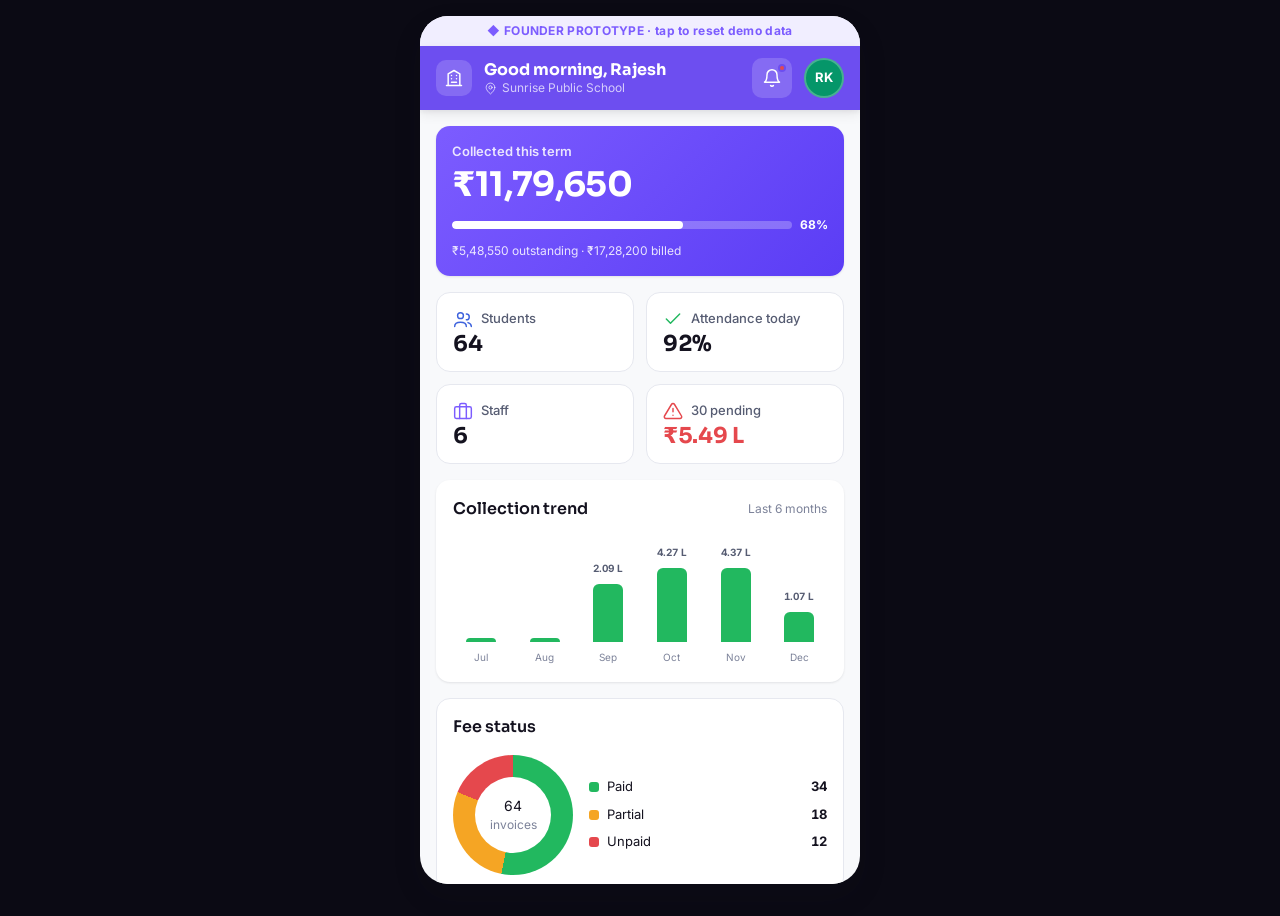
==== founder/index.html @ 906e13b3 "Initial commit" ====
<!DOCTYPE html>
<html lang="en" data-theme="violet" data-mode="light">
<head>
<meta charset="UTF-8">
<meta name="viewport" content="width=device-width,initial-scale=1,maximum-scale=1,user-scalable=no,viewport-fit=cover">
<title>EduERP · Founder</title>
<link rel="preconnect" href="https://fonts.googleapis.com">
<link href="https://fonts.googleapis.com/css2?family=Inter:wght@400;500;600;700&family=Sora:wght@600;700&family=JetBrains+Mono:wght@400;500&display=swap" rel="stylesheet">
<link rel="stylesheet" href="../shared/tokens.css">
<link rel="stylesheet" href="../shared/styles.css">
</head>
<body>
<div class="viewport">
  <div class="proto-banner" onclick="App.resetPrompt()">◆ FOUNDER PROTOTYPE · tap to reset demo data</div>
  <div id="app"></div>
</div>

<script src="../shared/data.js"></script>
<script src="../shared/auth.js"></script>
<script src="../shared/utils.js"></script>
<script src="../shared/founder-data.js"></script>
<script>
/* ============================================================================
   FOUNDER APP — the BUY surface. "Show with reports, don't tell with text."
   Rich, visual, premium. Rajesh's 9pm health-check + the reports that sell.
   ============================================================================ */
const App = {
  route:'dashboard', ctx:{},
  systemDark:window.matchMedia('(prefers-color-scheme:dark)').matches,
  loadingMs:600,
  F:FounderDB,

  init(){
    const s=this.F.settings();
    this.applyTheme(s.theme||'violet', s.mode||'system');
    window.matchMedia('(prefers-color-scheme:dark)').addEventListener('change',e=>{this.systemDark=e.matches;const st=this.F.settings();if((st.mode||'system')==='system')this.applyTheme(st.theme,'system');});
    // auto-login as the demo founder for prototype convenience
    if(!Auth.isLoggedIn()){ this._demoLogin(); }
    this.render();
  },
  _demoLogin(){
    sessionStorage.setItem(Auth.SESSION_KEY,JSON.stringify({userId:'FDR-DEMO',name:'Rajesh Kumar',email:'rajesh@sunrise.edu',role:'Founder',app:'founder',orgCode:'SPS-CHN',avatar:'RK',loginTime:new Date().toISOString()}));
  },
  applyTheme(theme,mode){ document.documentElement.dataset.theme=theme; document.documentElement.dataset.mode= mode==='system'?(this.systemDark?'dark':'light'):mode; },

  /* ---------- shell ---------- */
  render(){ document.getElementById('app').innerHTML=this.Shell(); this.mountScreen(); },
  Shell(){
    const tabs=[
      {k:'dashboard',ic:'home',label:'Home'},
      {k:'students',ic:'users',label:'Students'},
      {k:'fees',ic:'wallet',label:'Fees'},
      {k:'reports',ic:'chart',label:'Reports'},
      {k:'more',ic:'settings',label:'More'},
    ];
    const isSub=this.ctx.sub;
    return `${this.AppBar()}
      <div class="content fade-in" id="screen"></div>
      ${isSub?'':`<div class="tabbar">${tabs.map(t=>`<button class="tab ${this.route===t.k?'active':''}" onclick="App.go('${t.k}')">${icon(t.ic)}<span>${t.label}</span></button>`).join('')}</div>`}`;
  },
  AppBar(){
    if(this.ctx.sub){
      return `<div class="appbar sub">
        <button class="appbar-btn" onclick="App.back()" aria-label="Back">${icon('chevronL')}</button>
        <div class="appbar-id"><div class="appbar-title">${this.ctx.title||''}</div>${this.ctx.subtitle?`<div class="appbar-sub">${this.ctx.subtitle}</div>`:''}</div>
        ${this.ctx.action||''}
      </div>`;
    }
    const s=Auth.getSession(); const set=this.F.settings();
    const titles={dashboard:this.greeting(),students:'Students',fees:'Fees',reports:'Reports',more:'More'};
    const subtitle={dashboard:set.schoolName,students:'Student information',fees:'Collections & dues',reports:'Show, don\'t tell',more:'Manage your school'}[this.route];
    return `<div class="appbar">
      <div class="appbar-logo">${icon('building')}</div>
      <div class="appbar-id">
        <div class="appbar-title">${titles[this.route]||set.schoolName}</div>
        <div class="appbar-sub">${icon('mapPin')} ${subtitle||set.schoolName}</div>
      </div>
      <button class="appbar-btn" onclick="App.notImplemented('Notifications')" aria-label="Alerts">${icon('bell')}<span class="appbar-dot"></span></button>
      <div class="appbar-avatar" style="background:${avatarColor(s.name)}" onclick="App.go('more')">${s.avatar||initials(s.name)}</div>
    </div>`;
  },
  greeting(){ const h=new Date().getHours(); const g=h<12?'Good morning':h<17?'Good afternoon':'Good evening'; return g+', '+Auth.getSession().name.split(' ')[0]; },

  go(route,ctx={}){ this.route=route; this.ctx=ctx; this.render(); },
  back(){ this.ctx={}; this.route=this._backTo||'dashboard'; this.render(); },
  mountScreen(){
    const el=document.getElementById('screen');
    switch(this.route){
      case 'dashboard': return this.Dashboard(el);
      case 'students': return this.Students(el);
      case 'student': return this.StudentDetail(el);
      case 'fees': return this.Fees(el);
      case 'reports': return this.Reports(el);
      case 'report': return this.ReportView(el);
      case 'more': return this.More(el);
      case 'staff': return this.Staff(el);
      case 'setup': return this.Setup(el);
      case 'settings': return this.Settings(el);
    }
  },
  withLoading(el,sk,build){ el.innerHTML=sk; setTimeout(()=>{ el.innerHTML=build(); if(this._after){this._after();this._after=null;} },this.loadingMs); },

  /* ========================================================================
     DASHBOARD — the 9pm health check. Visual-first. "Show, don't tell."
     ======================================================================== */
  Dashboard(el){
    this._backTo='dashboard';
    const sk=`<div class="sk" style="height:150px;border-radius:14px;margin-bottom:16px"></div>
      <div class="grid-2 mb-3">${'<div class="kpi"><div class="sk sk-line" style="width:50%"></div><div class="sk" style="height:24px;width:60%;margin-top:8px"></div></div>'.repeat(2)}</div>
      <div class="card"><div class="sk" style="height:120px"></div></div>`;
    this.withLoading(el,sk,()=>{
      const fs=this.F.feeSummary();
      if(fs.count===0){
        return `<div class="state"><div class="state-ill">${icon('sparkle')}</div><div class="state-title">Your school is set up</div><div class="state-msg">Add students and record fees to see your school's live health here.</div></div>`;
      }
      const att=this.F.attendanceToday();
      const trend=this.F.collectionTrend(); const maxT=Math.max(1,...trend.map(t=>t.amount));
      const pct=Math.round(fs.collected/fs.billed*100);
      const recent=this.F.recentPayments(4);
      return `
        <!-- HERO: money collected (the number Rajesh opens the app for) -->
        <div class="card card-raised mb-4" style="background:linear-gradient(135deg,var(--brand),var(--brand-hover));color:var(--text-on-brand);border:none">
          <div style="font-size:var(--t-label);opacity:.85;font-weight:600;margin-bottom:6px">Collected this term</div>
          <div style="font-family:var(--f-display);font-size:34px;font-weight:700;letter-spacing:-.02em;line-height:1">${fmt.money(fs.collected)}</div>
          <div style="display:flex;align-items:center;gap:8px;margin-top:14px;font-size:var(--t-caption)">
            <div style="flex:1;height:8px;background:rgba(255,255,255,.25);border-radius:99px;overflow:hidden"><div style="width:${pct}%;height:100%;background:#fff;border-radius:99px"></div></div>
            <span style="font-weight:700">${pct}%</span>
          </div>
          <div style="font-size:var(--t-caption);opacity:.85;margin-top:8px">${fmt.money(fs.outstanding)} outstanding · ${fmt.money(fs.billed)} billed</div>
        </div>

        <!-- secondary KPIs -->
        <div class="grid-2 mb-3">
          ${this.miniKpi('users','Students',this.F.students().length,'var(--info)')}
          ${this.miniKpi('check','Attendance today',att.pct+'%','var(--viz-positive)')}
        </div>
        <div class="grid-2 mb-4">
          ${this.miniKpi('briefcase','Staff',this.F.staff().length,'var(--brand)')}
          ${this.miniKpi('alert',(fs.partial+fs.unpaid)+' pending',fmt.moneyShort(fs.outstanding),'var(--viz-negative)',true)}
        </div>

        <!-- collection trend (SHOW) -->
        <div class="card card-raised mb-4">
          <div class="flex between items-center mb-4"><div class="sec-title">Collection trend</div><span class="t-caption">Last 6 months</span></div>
          <div class="chart-bars">${trend.map(t=>`<div class="bar-col"><div class="bar-val">${t.amount?fmt.moneyShort(t.amount).replace('₹',''):''}</div><div class="bar pos" style="height:${(t.amount/maxT)*100}%"></div><div class="bar-label">${t.label}</div></div>`).join('')}</div>
        </div>

        <!-- fee status donut (SHOW) -->
        ${this.feeStatusCard(fs)}

        <!-- activity feed -->
        <div class="sec-head"><div class="sec-title">Recent payments</div><button class="sec-link" onclick="App.go('fees')">View all</button></div>
        <div class="card card-pad-0 mb-4"><div class="list">${recent.map(p=>this.paymentRow(p)).join('')}</div></div>

        <div class="dashed-card">${icon('sparkle')} <span class="t-label" style="color:var(--text-tertiary)">AI insights arrive with Enterprise</span></div>
      `;
    });
  },
  miniKpi(ic,label,value,color,danger){
    return `<div class="kpi"><div class="flex items-center gap-2 mb-1"><span style="color:${color};display:grid">${icon(ic)}</span><span class="kpi-label" style="margin:0">${label}</span></div>
      <div class="kpi-value" style="font-size:22px;${danger?'color:var(--viz-negative)':''}">${value}</div></div>`;
  },
  feeStatusCard(fs){
    const seg=[['Paid',fs.paid,'var(--viz-positive)'],['Partial',fs.partial,'var(--viz-warning)'],['Unpaid',fs.unpaid,'var(--viz-negative)']].filter(x=>x[1]>0);
    let acc=0; const stops=seg.map(([l,v,c])=>{ const a=acc/fs.count*360; acc+=v; return `${c} ${a}deg ${acc/fs.count*360}deg`; }).join(',');
    return `<div class="card mb-4">
      <div class="sec-title mb-4">Fee status</div>
      <div class="flex gap-4 items-center">
        <div class="donut" style="background:conic-gradient(${stops})"><div class="donut-center"><div><div class="t-data-lg">${fs.count}</div><div class="t-caption">invoices</div></div></div></div>
        <div class="donut-legend">${seg.map(([l,v,c])=>`<div class="legend-item"><span class="legend-dot" style="background:${c}"></span><span class="flex-1">${l}</span><span class="t-data" style="font-weight:700">${v}</span></div>`).join('')}</div>
      </div></div>`;
  },
  paymentRow(p){
    return `<div class="row" style="cursor:default">
      <div class="avatar" style="background:${avatarColor(p.studentName)}">${initials(p.studentName)}</div>
      <div class="row-main"><div class="row-title">${p.studentName}</div><div class="row-sub">${p.mode} · ${fmt.ago(p.at)}</div></div>
      <div class="row-trail"><span class="t-data" style="font-weight:700;color:var(--viz-positive)">+${fmt.money(p.amount)}</span></div>
    </div>`;
  },

  /* ========================================================================
     STUDENTS — SIS list + detail (4 lazy tabs)
     ======================================================================== */
  Students(el){
    this._backTo='dashboard'; this._stuSearch=this._stuSearch||''; this._stuFilter=this._stuFilter||'all';
    const sk=`<div class="sk" style="height:48px;margin-bottom:16px"></div>${'<div class="sk-row"><div class="sk sk-circle"></div><div style="flex:1"><div class="sk sk-line" style="width:60%"></div><div class="sk sk-line" style="width:40%"></div></div></div>'.repeat(6)}`;
    this.withLoading(el,sk,()=>this.studentsMarkup());
  },
  studentsMarkup(){
    const all=this.F.students();
    if(all.length===0) return `<div class="state"><div class="state-ill">${icon('users')}</div><div class="state-title">No students yet</div><div class="state-msg">Students appear here once admitted. Add them from Setup or the Staff app.</div></div>`;
    const q=(this._stuSearch||'').toLowerCase(); const f=this._stuFilter||'all';
    const sections=[...new Set(all.map(s=>s.section))];
    let list=all.filter(s=>{
      const mq=!q||s.name.toLowerCase().includes(q)||s.section.toLowerCase().includes(q)||s.admissionNo.toLowerCase().includes(q);
      const mf=f==='all'||s.section===f;
      return mq&&mf;
    });
    return `
      <div class="input-affix mb-3"><span style="position:absolute;left:14px;color:var(--text-tertiary);display:grid">${icon('search')}</span>
        <input class="input" style="padding-left:42px" placeholder="Search name, section, admission no…" value="${this._stuSearch||''}" oninput="App.searchStu(this.value)"></div>
      <div class="filter-row">
        <button class="filter-chip ${f==='all'?'active':''}" onclick="App.filterStu('all')">All ${all.length}</button>
        ${sections.map(sec=>`<button class="filter-chip ${f===sec?'active':''}" onclick="App.filterStu('${sec}')">${sec}</button>`).join('')}
      </div>
      ${list.length===0?`<div class="state" style="min-height:36vh"><div class="state-ill">${icon('search')}</div><div class="state-title">No matches</div><div class="state-msg">Try a different search or section.</div></div>`
        :`<div class="card card-pad-0"><div class="list">${list.map(s=>this.studentRow(s)).join('')}</div></div><p class="t-caption text-center mt-3">${list.length} of ${all.length} students</p>`}
    `;
  },
  studentRow(s){
    const inv=this.F.invoiceForStudent(s.id);
    const chip=inv.status==='Paid'?'chip-success':inv.status==='Partial'?'chip-warning':'chip-danger';
    return `<div class="row" onclick="App.openStudent('${s.id}')">
      <div class="avatar" style="background:${avatarColor(s.name)}">${initials(s.name)}</div>
      <div class="row-main"><div class="row-title">${s.name}</div><div class="row-sub">${s.section} · Roll ${s.roll}</div></div>
      <div class="row-trail"><span class="chip ${chip}">${inv.status}</span></div>
      <span class="row-chev">${icon('chevronR')}</span>
    </div>`;
  },
  searchStu(v){ this._stuSearch=v; const el=document.getElementById('screen'); const sc=el.scrollTop; el.innerHTML=this.studentsMarkup(); el.scrollTop=sc; const i=el.querySelector('input'); if(i){i.focus();i.setSelectionRange(v.length,v.length);} },
  filterStu(f){ this._stuFilter=f; document.getElementById('screen').innerHTML=this.studentsMarkup(); },

  openStudent(id){ this.go('student',{sub:true,id,tab:'profile',title:'',_back:'students'}); },
  StudentDetail(el){
    const s=this.F.studentById(this.ctx.id); if(!s){ el.innerHTML='<div class="state"><div class="state-title">Not found</div></div>'; return; }
    this._backTo='students';
    this.ctx.title=s.name; this.ctx.subtitle=`${s.section} · ${s.admissionNo}`;
    document.querySelector('.appbar')?.remove(); document.getElementById('app').insertAdjacentHTML('afterbegin',this.AppBar());
    const tab=this.ctx.tab||'profile';
    el.innerHTML=`
      <div class="card card-raised mb-4 flex gap-3 items-center">
        <div class="avatar" style="width:56px;height:56px;font-size:18px;background:${avatarColor(s.name)}">${initials(s.name)}</div>
        <div class="flex-1"><div class="t-h2" style="line-height:1.2">${s.name}</div><div class="row-sub mt-1">${s.gender} · ${s.section} · Roll ${s.roll}</div></div>
      </div>
      <div class="tabs mb-4">
        ${['profile','guardians','attendance','fees'].map(t=>`<button class="${tab===t?'active':''}" onclick="App.stuTab('${t}')">${t[0].toUpperCase()+t.slice(1)}</button>`).join('')}
      </div><div id="stuTab"></div>`;
    this.renderStuTab(s,tab);
  },
  stuTab(t){ this.ctx.tab=t; document.querySelectorAll('#screen .tabs button').forEach(b=>b.classList.toggle('active',b.textContent.toLowerCase()===t)); this.renderStuTab(this.F.studentById(this.ctx.id),t); },
  renderStuTab(s,t){
    const box=document.getElementById('stuTab'); if(!box)return;
    // lazy load feel
    box.innerHTML=`<div class="sk" style="height:120px"></div>`;
    setTimeout(()=>{
      if(t==='profile'){
        box.innerHTML=`<div class="card"><div class="dl">
          <div class="dl-row"><span class="dl-key">Admission no.</span><span class="dl-val t-code">${s.admissionNo}</span></div>
          <div class="dl-row"><span class="dl-key">Section</span><span class="dl-val">${s.section}</span></div>
          <div class="dl-row"><span class="dl-key">Roll number</span><span class="dl-val">${s.roll}</span></div>
          <div class="dl-row"><span class="dl-key">Gender</span><span class="dl-val">${s.gender}</span></div>
          <div class="dl-row"><span class="dl-key">Joined</span><span class="dl-val">${fmt.date(s.joinedAt)}</span></div>
          <div class="dl-row"><span class="dl-key">Status</span><span class="dl-val"><span class="chip chip-success"><span class="chip-dot"></span>Active</span></span></div>
        </div></div>`;
      } else if(t==='guardians'){
        box.innerHTML=`<div class="card card-pad-0"><div class="list"><div class="row" style="cursor:default">
          <div class="avatar" style="background:${avatarColor(s.guardian.name)}">${initials(s.guardian.name)}</div>
          <div class="row-main"><div class="row-title">${s.guardian.name}</div><div class="row-sub">${s.guardian.relation} · ${s.guardian.phone}</div></div>
        </div></div></div>
        <div class="dashed-card mt-3">${icon('users')} <span class="t-caption">Guardian logins unlock with the Parent app (Pro plan)</span></div>`;
      } else if(t==='attendance'){
        const pct=88+(s.id.charCodeAt(6)%10);
        box.innerHTML=`<div class="card mb-3 text-center">
          <div class="t-data-lg" style="color:var(--viz-positive);font-size:32px">${pct}%</div>
          <div class="t-caption">attendance this term</div></div>
          <div class="card"><div class="flex between mb-2"><span class="t-label">Present</span><span class="t-data" style="font-weight:700">${Math.round(pct*1.1)} days</span></div>
          <div class="flex between"><span class="t-label">Absent</span><span class="t-data" style="font-weight:700;color:var(--viz-negative)">${Math.round((100-pct)*0.6)} days</span></div></div>`;
      } else if(t==='fees'){
        const inv=this.F.invoiceForStudent(s.id); const pays=this.F.paymentsForStudent(s.id);
        box.innerHTML=`
          <div class="card mb-3">
            <div class="flex between items-center mb-3"><span class="t-h3">Invoice ${inv.id}</span><span class="chip ${inv.status==='Paid'?'chip-success':inv.status==='Partial'?'chip-warning':'chip-danger'}">${inv.status}</span></div>
            <div class="dl">${inv.items.map(it=>`<div class="dl-row"><span class="dl-key">${it.type}</span><span class="dl-val t-data">${fmt.money(it.amount)}</span></div>`).join('')}
              <div class="dl-row" style="border-top:2px solid var(--border-strong)"><span class="dl-key" style="font-weight:700;color:var(--text-primary)">Total billed</span><span class="dl-val t-data">${fmt.money(inv.total)}</span></div>
              <div class="dl-row"><span class="dl-key">Paid</span><span class="dl-val t-data" style="color:var(--viz-positive)">${fmt.money(inv.paid)}</span></div>
              ${inv.total-inv.paid>0?`<div class="dl-row"><span class="dl-key">Outstanding</span><span class="dl-val t-data" style="color:var(--viz-negative)">${fmt.money(inv.total-inv.paid)}</span></div>`:''}
            </div>
          </div>
          ${s.concession>0?`<div class="dashed-card mb-3" style="border-color:var(--viz-positive);color:var(--viz-positive)">${icon('check')} ${Math.round(s.concession*100)}% concession applied on tuition</div>`:''}
          ${pays.length?`<div class="sec-head"><div class="sec-title">Payments</div></div><div class="card card-pad-0"><div class="list">${pays.map(p=>`<div class="row" style="cursor:default"><div class="avatar avatar-sq" style="background:var(--success-subtle);color:var(--success)">${icon('wallet')}</div><div class="row-main"><div class="row-title">${fmt.money(p.amount)}</div><div class="row-sub">${p.mode} · ${fmt.date(p.at)} · ${p.id}</div></div></div>`).join('')}</div></div>`:'<div class="dashed-card">No payments recorded yet</div>'}
        `;
      }
    },300);
  },

  /* ========================================================================
     FEES — the money wedge, Founder view. Flexible ledger made visible.
     ======================================================================== */
  Fees(el){
    this._backTo='dashboard';
    const sk=`<div class="sk" style="height:120px;border-radius:14px;margin-bottom:16px"></div><div class="sk" style="height:180px;border-radius:14px"></div>`;
    this.withLoading(el,sk,()=>{
      const fs=this.F.feeSummary();
      if(fs.count===0) return `<div class="state"><div class="state-ill">${icon('wallet')}</div><div class="state-title">No collections yet</div><div class="state-msg">Fee collections recorded by your accountant appear here in real time.</div></div>`;
      const byType=this.F.collectionByType(); const maxType=Math.max(...byType.map(t=>t.amount));
      const byMode=this.F.collectionByMode(); const totalMode=Object.values(byMode).reduce((a,b)=>a+b,0);
      const defaulters=this.F.defaulters().slice(0,5);
      return `
        <div class="card card-raised mb-4" style="background:linear-gradient(135deg,var(--brand),var(--brand-hover));color:var(--text-on-brand);border:none">
          <div style="font-size:var(--t-label);opacity:.85;font-weight:600;margin-bottom:6px">Total collected this term</div>
          <div style="font-family:var(--f-display);font-size:32px;font-weight:700;letter-spacing:-.02em">${fmt.money(fs.collected)}</div>
          <div style="font-size:var(--t-caption);opacity:.85;margin-top:8px">${fmt.money(fs.outstanding)} still outstanding</div>
        </div>

        <!-- BY ITEM TYPE: the flexible-ledger value proof -->
        <div class="card mb-4">
          <div class="sec-title mb-1">Collection by item type</div>
          <p class="t-caption mb-4">Not just school fees — every chargeable item, tracked.</p>
          ${byType.map(t=>`<div class="mb-3"><div class="flex between mb-1"><span class="t-label">${t.type}</span><span class="t-data" style="font-weight:700">${fmt.money(t.amount)}</span></div>
            <div style="height:8px;background:var(--surface-sunken);border-radius:99px;overflow:hidden"><div style="width:${(t.amount/maxType)*100}%;height:100%;background:var(--brand);border-radius:99px"></div></div></div>`).join('')}
        </div>

        <!-- BY MODE -->
        <div class="card mb-4">
          <div class="sec-title mb-4">Collection by mode</div>
          <div class="flex gap-3">
            ${Object.entries(byMode).map(([m,v])=>`<div class="flex-1 text-center" style="padding:14px 8px;background:var(--surface-sunken);border-radius:var(--r-md)">
              <div class="t-data" style="font-weight:700;font-size:15px">${fmt.moneyShort(v)}</div><div class="t-caption">${m}</div>
              <div style="font-size:11px;color:var(--text-tertiary);margin-top:2px">${Math.round(v/totalMode*100)}%</div></div>`).join('')}
          </div>
        </div>

        <!-- DEFAULTERS -->
        <div class="sec-head"><div class="sec-title">Top outstanding</div><button class="sec-link" onclick="App.go('reports')">Full report</button></div>
        <div class="card card-pad-0"><div class="list">${defaulters.map(d=>`<div class="row" onclick="App.openStudent('${d.studentId}')">
          <div class="avatar" style="background:${avatarColor(d.studentName)}">${initials(d.studentName)}</div>
          <div class="row-main"><div class="row-title">${d.studentName}</div><div class="row-sub">${d.section} · ${d.status}</div></div>
          <div class="row-trail"><span class="t-data" style="font-weight:700;color:var(--viz-negative)">${fmt.money(d.due)}</span></div>
          <span class="row-chev">${icon('chevronR')}</span></div>`).join('')}</div></div>
        <p class="t-caption text-center mt-3">You view collections here. Your accountant records them in the Staff app.</p>
      `;
    });
  },

  /* ========================================================================
     REPORTS — the BUY centerpiece. Form follows data. Real only.
     ======================================================================== */
  Reports(el){
    this._backTo='dashboard';
    const sk=`${'<div class="card mb-3"><div class="sk sk-line" style="width:40%"></div><div class="sk sk-line" style="width:70%"></div></div>'.repeat(4)}`;
    this.withLoading(el,sk,()=>{
      const fs=this.F.feeSummary();
      if(fs.count===0) return `<div class="state"><div class="state-ill">${icon('chart')}</div><div class="state-title">No data to report yet</div><div class="state-msg">Reports appear here as your school records data. We only show reports backed by real data — never filler.</div></div>`;
      const reports=[
        {id:'collection-trend',ic:'trend',name:'Fee collection over time',desc:'Monthly collection · line trend',form:'Chart'},
        {id:'by-type',ic:'wallet',name:'Collection by item type',desc:'Tuition vs add-ons · comparison',form:'Comparison'},
        {id:'defaulters',ic:'alert',name:'Outstanding & defaulters',desc:'Who owes what · table',form:'Table'},
        {id:'fee-status',ic:'chart',name:'Fee status breakdown',desc:'Paid / partial / unpaid · donut',form:'Chart'},
        {id:'attendance',ic:'check',name:'Attendance overview',desc:'Section-wise · comparison',form:'Comparison'},
      ];
      return `<p class="t-caption mb-4">${icon('sparkle')} Show, don't tell · presentation-grade · export-ready · real data only</p>
        <div class="card card-pad-0"><div class="list">
        ${reports.map(r=>`<div class="row" onclick="App.openReport('${r.id}')">
          <div class="avatar avatar-sq" style="background:var(--brand-subtle);color:var(--brand)">${icon(r.ic)}</div>
          <div class="row-main"><div class="row-title">${r.name}</div><div class="row-sub">${r.desc}</div></div>
          <div class="row-trail"><span class="chip chip-neutral">${r.form}</span></div>
          <span class="row-chev">${icon('chevronR')}</span>
        </div>`).join('')}
        </div></div>
        <p class="t-caption text-center mt-4">Each report renders in the form that fits its data — never forced into a graph.</p>`;
    });
  },
  openReport(id){ this.go('report',{sub:true,id,title:'Report',_back:'reports'}); },
  ReportView(el){
    this._backTo='reports';
    const id=this.ctx.id;
    const titles={'collection-trend':'Fee collection over time','by-type':'Collection by item type','defaulters':'Outstanding & defaulters','fee-status':'Fee status breakdown','attendance':'Attendance overview'};
    this.ctx.title=titles[id]||'Report'; this.ctx.subtitle='Sunrise Public School';
    this.ctx.action=`<button class="appbar-btn" onclick="App.notImplemented('Export')" aria-label="Export">${icon('chart')}</button>`;
    document.querySelector('.appbar')?.remove(); document.getElementById('app').insertAdjacentHTML('afterbegin',this.AppBar());
    const sk=`<div class="sk" style="height:220px;border-radius:14px"></div>`;
    this.withLoading(el,sk,()=>{
      let body='';
      if(id==='collection-trend'){
        const trend=this.F.collectionTrend(); const max=Math.max(1,...trend.map(t=>t.amount));
        body=`<div class="card mb-4"><div class="sec-title mb-4">Monthly collection</div>
          <div class="chart-bars" style="height:160px">${trend.map(t=>`<div class="bar-col"><div class="bar-val">${t.amount?fmt.moneyShort(t.amount).replace('₹',''):''}</div><div class="bar pos" style="height:${(t.amount/max)*100}%"></div><div class="bar-label">${t.label}</div></div>`).join('')}</div></div>
          <div class="card"><div class="dl">${trend.filter(t=>t.amount).map(t=>`<div class="dl-row"><span class="dl-key">${t.label}</span><span class="dl-val t-data">${fmt.money(t.amount)}</span></div>`).join('')}</div></div>`;
      } else if(id==='by-type'){
        const byType=this.F.collectionByType(); const max=Math.max(...byType.map(t=>t.amount));
        body=`<div class="card"><div class="sec-title mb-1">Tuition vs add-ons</div><p class="t-caption mb-4">The flexible-ledger value: revenue beyond school fees.</p>
          ${byType.map((t,i)=>`<div class="mb-3"><div class="flex between mb-1"><span class="t-label">${t.type}</span><span class="t-data" style="font-weight:700">${fmt.money(t.amount)}</span></div>
          <div style="height:10px;background:var(--surface-sunken);border-radius:99px;overflow:hidden"><div style="width:${(t.amount/max)*100}%;height:100%;background:var(--viz-${(i%8)+1});border-radius:99px"></div></div></div>`).join('')}</div>`;
      } else if(id==='defaulters'){
        const d=this.F.defaulters();
        body=`<div class="card card-pad-0"><div class="card-head"><h3>Outstanding by student</h3><span class="chip chip-danger">${d.length}</span></div>
          <div class="list">${d.map(x=>`<div class="row" onclick="App.openStudent('${x.studentId}')"><div class="avatar" style="background:${avatarColor(x.studentName)}">${initials(x.studentName)}</div>
          <div class="row-main"><div class="row-title">${x.studentName}</div><div class="row-sub">${x.section} · ${x.status}</div></div>
          <div class="row-trail"><span class="t-data" style="font-weight:700;color:var(--viz-negative)">${fmt.money(x.due)}</span></div></div>`).join('')}</div></div>`;
      } else if(id==='fee-status'){
        const fs=this.F.feeSummary();
        body=this.feeStatusCard(fs)+`<div class="card"><div class="dl">
          <div class="dl-row"><span class="dl-key">Total billed</span><span class="dl-val t-data">${fmt.money(fs.billed)}</span></div>
          <div class="dl-row"><span class="dl-key">Collected</span><span class="dl-val t-data" style="color:var(--viz-positive)">${fmt.money(fs.collected)}</span></div>
          <div class="dl-row"><span class="dl-key">Outstanding</span><span class="dl-val t-data" style="color:var(--viz-negative)">${fmt.money(fs.outstanding)}</span></div></div></div>`;
      } else if(id==='attendance'){
        const secs={};
        this.F.students().forEach(s=>{ secs[s.section]=(secs[s.section]||0)+1; });
        const rows=Object.entries(secs).map(([sec,n])=>({sec,n,pct:85+(sec.charCodeAt(0)%13)}));
        const max=100;
        body=`<div class="card"><div class="sec-title mb-4">Attendance by section</div>
          ${rows.map(r=>`<div class="mb-3"><div class="flex between mb-1"><span class="t-label">${r.sec} <span class="t-caption">(${r.n})</span></span><span class="t-data" style="font-weight:700">${r.pct}%</span></div>
          <div style="height:8px;background:var(--surface-sunken);border-radius:99px;overflow:hidden"><div style="width:${r.pct}%;height:100%;background:${r.pct>=90?'var(--viz-positive)':r.pct>=80?'var(--viz-warning)':'var(--viz-negative)'};border-radius:99px"></div></div></div>`).join('')}</div>`;
      }
      return body+`<button class="btn btn-secondary btn-full mt-4" onclick="App.notImplemented('Export')">${icon('chart')} Export as PDF</button>`;
    });
  },

  /* ========================================================================
     MORE — hub for Staff, Setup, Settings
     ======================================================================== */
  More(el){
    this._backTo='dashboard';
    const s=Auth.getSession(); const set=this.F.settings();
    el.innerHTML=`
      <div class="card card-raised mb-4 flex gap-3 items-center">
        <div class="avatar" style="width:52px;height:52px;font-size:16px;background:${avatarColor(s.name)}">${s.avatar}</div>
        <div class="flex-1"><div class="t-h3">${s.name}</div><div class="row-sub">${s.role} · ${set.schoolName}</div></div>
      </div>
      <div class="card card-pad-0 mb-4"><div class="list">
        ${this.moreRow('briefcase','Staff','View your team & hierarchy','staff')}
        ${this.moreRow('settings','School setup','Profile, branches, fees, staff','setup')}
        ${this.moreRow('palette','Appearance','Theme & display','__theme')}
      </div></div>
      <div class="card card-pad-0 mb-4"><div class="list">
        ${this.moreRow('user','Settings','Account & preferences','settings')}
      </div></div>
      <button class="btn btn-secondary btn-full" onclick="App.confirmLogout()">${icon('logout')} Sign out</button>
      <p class="t-caption text-center mt-6">NextGen EduERP · Founder · Prototype</p>`;
  },
  moreRow(ic,title,sub,route){
    const onclick = route==='__theme'?'App.openThemeSheet()':`App.go('${route}')`;
    return `<div class="row" onclick="${onclick}">
      <div class="avatar avatar-sq" style="background:var(--brand-subtle);color:var(--brand)">${icon(ic)}</div>
      <div class="row-main"><div class="row-title" style="font-weight:500">${title}</div><div class="row-sub">${sub}</div></div>
      <span class="row-chev">${icon('chevronR')}</span></div>`;
  },

  /* ---- Staff hierarchy ---- */
  Staff(el){
    this._backTo='more'; this.ctx.sub=true; this.ctx.title='Staff'; this.ctx.subtitle='Your team';
    document.querySelector('.appbar')?.remove(); document.getElementById('app').insertAdjacentHTML('afterbegin',this.AppBar());
    const sk=`${'<div class="sk-row"><div class="sk sk-circle"></div><div style="flex:1"><div class="sk sk-line" style="width:50%"></div><div class="sk sk-line" style="width:30%"></div></div></div>'.repeat(5)}`;
    this.withLoading(el,sk,()=>{
      const staff=this.F.staff(); const principal=staff.find(s=>!s.reportsTo); const reports=staff.filter(s=>s.reportsTo);
      const roleChip=r=>r==='Principal'?'chip-brand':r==='Accountant'?'chip-info':r==='Receptionist'?'chip-warning':'chip-neutral';
      return `
        <div class="sec-head"><div class="sec-title">Leadership</div></div>
        <div class="card card-pad-0 mb-4"><div class="list">${this.staffRow(principal,roleChip)}</div></div>
        <div class="sec-head"><div class="sec-title">Reporting to ${principal.name.split(' ')[0]}</div><span class="t-caption">${reports.length}</span></div>
        <div class="card card-pad-0"><div class="list">${reports.map(s=>this.staffRow(s,roleChip)).join('')}</div></div>
      `;
    });
  },
  staffRow(s,roleChip){
    return `<div class="row" onclick="App.openStaff('${s.id}')">
      <div class="avatar" style="background:${avatarColor(s.name)}">${initials(s.name)}</div>
      <div class="row-main"><div class="row-title">${s.name}</div><div class="row-sub">${s.section?s.role+' · '+s.section:s.role}</div></div>
      <div class="row-trail"><span class="chip ${roleChip(s.role)}">${s.role}</span></div>
      <span class="row-chev">${icon('chevronR')}</span></div>`;
  },
  openStaff(id){
    const s=this.F.staffById(id);
    UI.sheet(`<div class="sheet-title">${s.name}</div>
      <div class="flex gap-3 items-center mb-4"><div class="avatar" style="width:56px;height:56px;font-size:18px;background:${avatarColor(s.name)}">${initials(s.name)}</div>
      <div><div class="chip chip-brand">${s.role}</div>${s.section?`<div class="row-sub mt-1">Class teacher · ${s.section}</div>`:''}</div></div>
      <div class="card"><div class="dl">
        <div class="dl-row"><span class="dl-key">${icon('mail')} Email</span><span class="dl-val">${s.email}</span></div>
        <div class="dl-row"><span class="dl-key">${icon('phone')} Phone</span><span class="dl-val">${s.phone}</span></div>
        <div class="dl-row"><span class="dl-key">Reports to</span><span class="dl-val">${s.reportsTo?this.F.staffById(s.reportsTo).name:'—'}</span></div>
      </div></div>
      <p class="t-caption text-center mt-4">Staff logins & permissions are managed in Setup.</p>`);
  },

  /* ---- Setup ---- */
  Setup(el){
    this._backTo='more'; this.ctx.sub=true; this.ctx.title='School setup'; this.ctx.subtitle='Configure your school';
    document.querySelector('.appbar')?.remove(); document.getElementById('app').insertAdjacentHTML('afterbegin',this.AppBar());
    const set=this.F.settings();
    el.innerHTML=`
      <div class="sec-head"><div class="sec-title">School profile</div></div>
      <div class="card card-pad-0 mb-4"><div class="list">
        ${this.setupRow('building','School name',set.schoolName)}
        ${this.setupRow('mapPin','Branch','Main Campus')}
        ${this.setupRow('calendar','Academic year','2026-27')}
      </div></div>
      <div class="sec-head"><div class="sec-title">Fee structure</div><span class="chip chip-brand">Flexible</span></div>
      <div class="card card-pad-0 mb-4"><div class="list">
        ${this.feeTypeRow('Tuition','₹18,000 base')}
        ${this.feeTypeRow('Transport','₹6,000 · optional')}
        ${this.feeTypeRow('Books & Stationery','₹3,500')}
        ${this.feeTypeRow('Uniform','₹2,200 · optional')}
        ${this.feeTypeRow('Activity & Sports','₹1,500')}
      </div></div>
      <button class="btn btn-secondary btn-full mb-4" onclick="App.notImplemented('Add fee item')">${icon('plus')} Add chargeable item</button>
      <div class="dashed-card">${icon('sparkle')} Define any chargeable item — books, bags, events, trips. Fees are never limited to tuition.</div>
    `;
  },
  setupRow(ic,label,val){ return `<div class="row" onclick="App.notImplemented('Edit')"><div class="avatar avatar-sq" style="background:var(--brand-subtle);color:var(--brand)">${icon(ic)}</div><div class="row-main"><div class="row-title" style="font-weight:500">${label}</div><div class="row-sub">${val}</div></div><span class="row-chev">${icon('edit')}</span></div>`; },
  feeTypeRow(name,detail){ return `<div class="row" onclick="App.notImplemented('Edit fee item')"><div class="avatar avatar-sq" style="background:var(--success-subtle);color:var(--success)">${icon('wallet')}</div><div class="row-main"><div class="row-title" style="font-weight:500">${name}</div><div class="row-sub">${detail}</div></div><span class="row-chev">${icon('chevronR')}</span></div>`; },

  /* ---- Settings ---- */
  Settings(el){
    this._backTo='more'; this.ctx.sub=true; this.ctx.title='Settings'; this.ctx.subtitle='Account & preferences';
    document.querySelector('.appbar')?.remove(); document.getElementById('app').insertAdjacentHTML('afterbegin',this.AppBar());
    const s=Auth.getSession(); const set=this.F.settings();
    el.innerHTML=`
      <div class="card card-pad-0 mb-4"><div class="list">
        <div class="row" style="cursor:default"><div class="avatar avatar-sq" style="background:var(--info-subtle);color:var(--info)">${icon('mail')}</div><div class="row-main"><div class="row-title" style="font-weight:500">Email</div><div class="row-sub">${s.email}</div></div></div>
        <div class="row" style="cursor:default"><div class="avatar avatar-sq" style="background:var(--brand-subtle);color:var(--brand)">${icon('shield')}</div><div class="row-main"><div class="row-title" style="font-weight:500">Organization code</div><div class="row-sub t-code">${s.orgCode}</div></div></div>
      </div></div>
      <div class="card card-pad-0 mb-4"><div class="list">
        <div class="row" onclick="App.openThemeSheet()"><div class="avatar avatar-sq" style="background:var(--brand-subtle);color:var(--brand)">${icon('palette')}</div><div class="row-main"><div class="row-title" style="font-weight:500">Theme</div><div class="row-sub">${this.themeName(set.theme)} · ${set.mode}</div></div><span class="row-chev">${icon('chevronR')}</span></div>
      </div></div>
      <button class="btn btn-secondary btn-full" onclick="App.confirmLogout()">${icon('logout')} Sign out</button>`;
  },

  /* ---- theme sheet (shared pattern) ---- */
  themes:[['violet','Violet','#7C5CFF','Default'],['indigo','Indigo','#4F46E5',''],['emerald','Emerald','#059669',''],['slate','Slate','#475569',''],['amber','Warm Amber','#D97706',''],['contrast','High Contrast','#1D4ED8','Accessibility']],
  themeName(k){ return (this.themes.find(t=>t[0]===k)||[])[1]||k; },
  openThemeSheet(){
    const st=this.F.settings();
    const {el,close}=UI.sheet(`<div class="sheet-title">Appearance</div>
      <div class="segmented mb-4" id="modeSeg">${[['light','Light'],['dark','Dark'],['system','Auto']].map(([k,l])=>`<button class="${st.mode===k?'active':''}" onclick="App.setMode('${k}')">${l}</button>`).join('')}</div>
      <div class="field-label mb-2">Theme</div><div id="themeList"></div>
      <button class="btn btn-secondary btn-full mt-4" onclick="App._themeClose()">Done</button>`);
    this._themeSheetEl=el; this._themeClose=close; this._renderThemeList();
  },
  _renderThemeList(){
    const st=this.F.settings();
    this._themeSheetEl.querySelector('#themeList').innerHTML=this.themes.map(([k,name,col,tag])=>`
      <div class="row" style="border:none;padding:10px 4px" onclick="App.setTheme('${k}')">
        <div style="width:36px;height:36px;border-radius:50%;background:${col};border:2px solid var(--border-subtle);flex-shrink:0"></div>
        <div class="row-main"><div class="row-title" style="font-weight:600">${name}</div>${tag?`<div class="row-sub">${tag}</div>`:''}</div>
        ${st.theme===k?`<span style="color:var(--brand)">${icon('check')}</span>`:''}</div>`).join('');
  },
  setTheme(k){ this.F.updateSettings({theme:k}); this.applyTheme(k,this.F.settings().mode); this._renderThemeList(); },
  setMode(k){ this.F.updateSettings({mode:k}); this.applyTheme(this.F.settings().theme,k); this._themeSheetEl.querySelectorAll('#modeSeg button').forEach(b=>b.classList.toggle('active',b.textContent.toLowerCase().startsWith(k==='system'?'auto':k))); },

  /* ---- misc ---- */
  notImplemented(w){ UI.toast((w||'This')+' — demonstrated in a later stage','error'); },
  confirmLogout(){ UI.confirm({title:'Sign out?',message:'You will need to sign in again.',confirmText:'Sign out',danger:true}).then(ok=>{ if(ok){ Auth.logout(); location.reload(); } }); },
  resetPrompt(){ UI.confirm({title:'Reset demo data?',message:'The demo school data will be regenerated.',confirmText:'Reset',danger:true}).then(ok=>{ if(ok){ this.F.reset(); this.route='dashboard'; this.ctx={}; this.render(); UI.toast('Demo data reset'); } }); },
};
App.init();
</script>
</body>
</html>
---- shared/tokens.css ----
/* ============================================================================
   NextGen EduERP — Prototype Design Tokens
   shared/tokens.css  |  M3 Design System · 6 themes × light/dark
   Layer 1 primitives → Layer 2 semantic → Layer 3 mode. Chart colors are
   SEMANTIC and FIXED (green=good, red=bad) — independent of the brand theme.
   ============================================================================ */

:root{
  /* ---- neutral ramp (shared by all themes) ---- */
  --gray-0:#FFFFFF; --gray-25:#FCFCFD; --gray-50:#F8F9FB; --gray-100:#F1F2F6;
  --gray-200:#E6E8EF; --gray-300:#D2D6E0; --gray-400:#A9AFC0; --gray-500:#7C8299;
  --gray-600:#565C72; --gray-700:#3B4056; --gray-800:#262A3B; --gray-900:#14121F;
  --gray-950:#0B0A14;

  /* ---- type ---- */
  --f-display:"Sora",system-ui,-apple-system,sans-serif;
  --f-body:"Inter",system-ui,-apple-system,sans-serif;
  --f-mono:"JetBrains Mono",ui-monospace,monospace;

  /* ---- spacing (4px base) ---- */
  --sp-1:4px; --sp-2:8px; --sp-3:12px; --sp-4:16px; --sp-5:20px; --sp-6:24px;
  --sp-8:32px; --sp-10:40px; --sp-12:48px; --sp-16:64px;

  /* ---- radius ---- */
  --r-xs:6px; --r-sm:10px; --r-md:14px; --r-lg:18px; --r-xl:24px; --r-pill:999px;

  /* ---- motion ---- */
  --m-fast:120ms; --m-base:200ms; --m-slow:320ms;
  --e-standard:cubic-bezier(.2,.8,.2,1);
  --e-decelerate:cubic-bezier(0,.7,.3,1);
  --e-accelerate:cubic-bezier(.4,0,1,1);

  /* ---- type scale ---- */
  --t-display-lg:32px; --t-display:28px; --t-h1:24px; --t-h2:20px; --t-h3:16px;
  --t-body:14px; --t-label:13px; --t-caption:12px;

  /* ============================================================
     SEMANTIC DATA-VISUALIZATION COLORS — FIXED across all themes.
     Tied to MEANING, never to the brand theme. (Your issue #3.)
     ============================================================ */
  --viz-positive:#22B85F;   /* good / paid / present / up      */
  --viz-negative:#E5484D;   /* bad / overdue / absent / down   */
  --viz-neutral:#7C8299;    /* baseline / no-change            */
  --viz-warning:#F5A524;    /* partial / at-risk               */
  /* categorical set for comparisons (colorblind-conscious ordering) */
  --viz-1:#4F7CFF; --viz-2:#22B8A2; --viz-3:#F5A524; --viz-4:#A97CFF;
  --viz-5:#F06595; --viz-6:#59C2E8; --viz-7:#7BC96F; --viz-8:#E8863B;
}

/* ============================================================================
   SEMANTIC TOKENS — resolved per MODE (light default / dark override)
   Neutrals + intents swap by mode. Brand is set by THEME (further below).
   ============================================================================ */
:root, [data-mode="light"]{
  --bg-app:var(--gray-50); --surface:var(--gray-0); --surface-alt:var(--gray-50);
  --surface-sunken:var(--gray-100);
  --border-subtle:var(--gray-200); --border-strong:var(--gray-300);
  --text-primary:var(--gray-900); --text-secondary:var(--gray-600);
  --text-tertiary:var(--gray-500); --text-on-brand:#FFFFFF;
  --overlay:rgba(20,18,31,.45);
  --success:#1F9D57; --success-subtle:#E7F6EE;
  --warning:#B4700F; --warning-subtle:#FFF3DC;
  --danger:#D93A3F;  --danger-subtle:#FDECEC;
  --info:#3E63DD;    --info-subtle:#EAF0FF;
  --shadow-1:0 1px 3px rgba(20,18,31,.06),0 1px 2px rgba(20,18,31,.04);
  --shadow-2:0 4px 12px rgba(20,18,31,.08),0 2px 4px rgba(20,18,31,.05);
  --shadow-3:0 12px 28px rgba(20,18,31,.14);
  --shadow-header:0 1px 0 rgba(20,18,31,.04);
  --skeleton-base:var(--gray-100); --skeleton-shine:var(--gray-200);
  /* header text/controls on a brand-colored bar */
  --on-header:#FFFFFF; --on-header-dim:rgba(255,255,255,.72);
  --header-control:rgba(255,255,255,.16); --header-control-active:rgba(255,255,255,.26);
}
[data-mode="dark"]{
  --bg-app:var(--gray-950); --surface:var(--gray-900); --surface-alt:var(--gray-800);
  --surface-sunken:#05040A;
  --border-subtle:#23283A; --border-strong:var(--gray-700);
  --text-primary:var(--gray-50); --text-secondary:var(--gray-400);
  --text-tertiary:var(--gray-500); --text-on-brand:#FFFFFF;
  --overlay:rgba(0,0,0,.62);
  --success:#3DD68C; --success-subtle:#123726;
  --warning:#FFC670; --warning-subtle:#3A2E12;
  --danger:#FF6369;  --danger-subtle:#3A1B1D;
  --info:#7C9CFF;    --info-subtle:#1B2547;
  --shadow-1:0 1px 3px rgba(0,0,0,.4); --shadow-2:0 4px 12px rgba(0,0,0,.5);
  --shadow-3:0 12px 28px rgba(0,0,0,.6);
  --shadow-header:0 1px 0 rgba(0,0,0,.3);
  --skeleton-base:var(--gray-800); --skeleton-shine:var(--gray-700);
  --on-header:#FFFFFF; --on-header-dim:rgba(255,255,255,.70);
  --header-control:rgba(255,255,255,.14); --header-control-active:rgba(255,255,255,.24);
}

/* ============================================================================
   BRAND tokens set by THEME.  --header-bg is the Top App Bar color.
   For most themes the header uses the brand color; light neutrals get a
   slightly deepened header for legibility of white text.
   ============================================================================ */
[data-theme="violet"]  { --brand:#7C5CFF; --brand-hover:#5B3DF5; --brand-subtle:#F1EEFF; --accent:#22B8A2; --header-bg:#6D4EF0; }
[data-theme="indigo"]  { --brand:#4F46E5; --brand-hover:#4338CA; --brand-subtle:#EEF0FF; --accent:#0EA5E9; --header-bg:#4A42D8; }
[data-theme="emerald"] { --brand:#059669; --brand-hover:#047857; --brand-subtle:#E7F6EF; --accent:#14B8A6; --header-bg:#068A61; }
[data-theme="slate"]   { --brand:#475569; --brand-hover:#334155; --brand-subtle:#EEF1F5; --accent:#3B82F6; --header-bg:#3A4658; }
[data-theme="amber"]   { --brand:#D97706; --brand-hover:#B45309; --brand-subtle:#FFF3DC; --accent:#F43F5E; --header-bg:#C26A05; }
[data-theme="contrast"]{ --brand:#1D4ED8; --brand-hover:#1E3A8A; --brand-subtle:#E6EDFF; --accent:#0F172A; --header-bg:#1E40AF; }

/* brand overrides in dark mode (lighter brand for contrast; header deepened) */
[data-theme="violet"][data-mode="dark"]  { --brand:#8F6DFF; --brand-hover:#A78CFF; --brand-subtle:#241C4A; --header-bg:#3A2E66; }
[data-theme="indigo"][data-mode="dark"]  { --brand:#6366F1; --brand-hover:#818CF8; --brand-subtle:#1E1B4B; --header-bg:#2A2870; }
[data-theme="emerald"][data-mode="dark"] { --brand:#10B981; --brand-hover:#34D399; --brand-subtle:#052E23; --header-bg:#064B38; }
[data-theme="slate"][data-mode="dark"]   { --brand:#94A3B8; --brand-hover:#CBD5E1; --brand-subtle:#1E293B; --header-bg:#2A3242; }
[data-theme="amber"][data-mode="dark"]   { --brand:#F59E0B; --brand-hover:#FBBF24; --brand-subtle:#3A2E12; --header-bg:#6B3D08; }
[data-theme="contrast"][data-mode="dark"]{ --brand:#60A5FA; --brand-hover:#93C5FD; --brand-subtle:#0A1A33; --accent:#E2E8F0; --header-bg:#12327A; }
---- shared/styles.css ----
/* ============================================================================
   NextGen EduERP — Prototype Component Library (mobile-first)
   shared/styles.css  |  Depends on tokens.css
   Built to the M3 design system. Every color is a semantic token.
   ============================================================================ */

*{box-sizing:border-box;margin:0;padding:0;-webkit-tap-highlight-color:transparent;}
html,body{height:100%;}
body{
  font-family:var(--f-body);font-size:var(--t-body);line-height:1.5;
  color:var(--text-primary);background:var(--bg-app);
  -webkit-font-smoothing:antialiased;overflow:hidden;
}
button{font-family:inherit;cursor:pointer;border:none;background:none;color:inherit;}
input,select,textarea{font-family:inherit;}
ul{list-style:none;}
/* defensive: any inline icon without an explicit size defaults to 20px (prevents layout blow-ups) */
svg{width:20px;height:20px;flex-shrink:0;}
@media (prefers-reduced-motion:reduce){*{animation-duration:.01ms!important;transition-duration:.01ms!important;}}

/* ---- app viewport (phone frame on desktop preview; full-bleed on phones) ---- */
.viewport{position:relative;width:100%;max-width:440px;height:100%;margin:0 auto;
  background:var(--bg-app);display:flex;flex-direction:column;overflow:hidden;}
@media(min-width:460px){
  body{background:#0B0A14;padding:0;}
  .viewport{max-height:920px;height:calc(100% - 32px);margin:16px auto;border-radius:28px;box-shadow:var(--shadow-3);}
}

/* ============================================================================
   TYPOGRAPHY UTILITIES
   ============================================================================ */
.t-display-lg{font-family:var(--f-display);font-size:var(--t-display-lg);font-weight:700;letter-spacing:-.02em;line-height:1.15;}
.t-display{font-family:var(--f-display);font-size:var(--t-display);font-weight:700;letter-spacing:-.02em;line-height:1.2;}
.t-h1{font-family:var(--f-display);font-size:var(--t-h1);font-weight:600;letter-spacing:-.01em;line-height:1.3;}
.t-h2{font-family:var(--f-display);font-size:var(--t-h2);font-weight:600;line-height:1.3;}
.t-h3{font-size:var(--t-h3);font-weight:600;line-height:1.4;}
.t-body{font-size:var(--t-body);font-weight:400;}
.t-label{font-size:var(--t-label);font-weight:500;}
.t-caption{font-size:var(--t-caption);color:var(--text-tertiary);}
.t-data{font-variant-numeric:tabular-nums;font-weight:500;}
.t-code{font-family:var(--f-mono);font-size:var(--t-label);letter-spacing:-.01em;}
.text-secondary{color:var(--text-secondary);} .text-tertiary{color:var(--text-tertiary);}
.text-brand{color:var(--brand);} .text-success{color:var(--success);} .text-danger{color:var(--danger);}
.text-center{text-align:center;}

/* ============================================================================
   TOP APP BAR — brand colored, identity + logo slot + profile avatar
   ============================================================================ */
.appbar{
  background:var(--header-bg);color:var(--on-header);
  padding:var(--sp-3) var(--sp-4);padding-top:max(var(--sp-3),env(safe-area-inset-top));
  display:flex;align-items:center;gap:var(--sp-3);flex-shrink:0;
  box-shadow:var(--shadow-2);position:relative;z-index:20;min-height:60px;
}
.appbar-logo{
  width:36px;height:36px;border-radius:var(--r-sm);background:var(--header-control);
  display:grid;place-items:center;flex-shrink:0;overflow:hidden;
}
.appbar-logo svg{width:20px;height:20px;color:var(--on-header);}
.appbar-logo img{width:100%;height:100%;object-fit:cover;}
.appbar-id{flex:1;min-width:0;}
.appbar-title{font-family:var(--f-display);font-size:var(--t-h3);font-weight:700;line-height:1.2;
  white-space:nowrap;overflow:hidden;text-overflow:ellipsis;}
.appbar-sub{font-size:var(--t-caption);color:var(--on-header-dim);display:flex;align-items:center;gap:5px;line-height:1.3;margin-top:1px;}
.appbar-sub svg{width:13px;height:13px;flex-shrink:0;}
.appbar-sub .t-code{color:var(--on-header-dim);}
.appbar-btn{width:40px;height:40px;border-radius:var(--r-sm);background:var(--header-control);
  display:grid;place-items:center;color:var(--on-header);flex-shrink:0;position:relative;transition:background var(--m-fast);}
.appbar-btn:active{background:var(--header-control-active);}
.appbar-btn svg{width:20px;height:20px;}
.appbar-avatar{width:40px;height:40px;border-radius:var(--r-pill);display:grid;place-items:center;
  font-weight:700;font-size:var(--t-label);color:#fff;flex-shrink:0;border:2px solid var(--header-control-active);}
.appbar-dot{position:absolute;top:6px;right:6px;width:8px;height:8px;border-radius:50%;
  background:var(--viz-negative);border:2px solid var(--header-bg);}

/* sub-page appbar (with back) */
.appbar.sub .appbar-title{font-size:var(--t-h3);}

/* ============================================================================
   CONTENT + BOTTOM TAB BAR
   ============================================================================ */
.content{flex:1;overflow-y:auto;overflow-x:hidden;-webkit-overflow-scrolling:touch;padding:var(--sp-4);}
.content::-webkit-scrollbar{width:0;}
.content.flush{padding:0;}

.tabbar{display:flex;background:var(--surface);border-top:1px solid var(--border-subtle);
  flex-shrink:0;padding-bottom:env(safe-area-inset-bottom,0);position:relative;z-index:20;}
.tab{flex:1;padding:var(--sp-2) var(--sp-1);display:flex;flex-direction:column;align-items:center;gap:3px;
  color:var(--text-tertiary);transition:color var(--m-fast);min-height:58px;justify-content:center;position:relative;}
.tab.active{color:var(--brand);}
.tab svg{width:22px;height:22px;}
.tab span{font-size:11px;font-weight:600;}
.tab-badge{position:absolute;top:6px;left:calc(50% + 6px);background:var(--viz-negative);color:#fff;
  font-size:9px;font-weight:700;min-width:16px;height:16px;padding:0 4px;border-radius:var(--r-pill);
  display:grid;place-items:center;border:2px solid var(--surface);}

/* ============================================================================
   BUTTONS
   ============================================================================ */
.btn{font-size:var(--t-body);font-weight:600;border-radius:var(--r-sm);border:1px solid transparent;
  display:inline-flex;align-items:center;justify-content:center;gap:var(--sp-2);
  padding:0 var(--sp-4);min-height:44px;transition:all var(--m-fast) var(--e-standard);white-space:nowrap;user-select:none;}
.btn:active{transform:scale(.98);}
.btn svg{width:18px;height:18px;}
.btn-primary{background:var(--brand);color:var(--text-on-brand);}
.btn-primary:active{background:var(--brand-hover);}
.btn-secondary{background:transparent;color:var(--text-primary);border-color:var(--border-strong);}
.btn-secondary:active{background:var(--surface-sunken);}
.btn-ghost{background:transparent;color:var(--brand);}
.btn-ghost:active{background:var(--brand-subtle);}
.btn-danger{background:var(--danger);color:#fff;}
.btn-danger-soft{background:var(--danger-subtle);color:var(--danger);}
.btn-full{width:100%;}
.btn-lg{min-height:52px;font-size:var(--t-h3);}
.btn-sm{min-height:36px;font-size:var(--t-label);padding:0 var(--sp-3);}
.btn:disabled{opacity:.5;pointer-events:none;}
.btn-icon{width:44px;height:44px;padding:0;border-radius:var(--r-sm);}

/* FAB */
.fab{position:absolute;right:var(--sp-4);bottom:calc(58px + var(--sp-4) + env(safe-area-inset-bottom,0));
  width:56px;height:56px;border-radius:var(--r-lg);background:var(--brand);color:var(--text-on-brand);
  display:grid;place-items:center;box-shadow:var(--shadow-3);z-index:15;transition:transform var(--m-fast);}
.fab:active{transform:scale(.94);}
.fab svg{width:26px;height:26px;}

/* ============================================================================
   CARDS
   ============================================================================ */
.card{background:var(--surface);border:1px solid var(--border-subtle);border-radius:var(--r-md);padding:var(--sp-4);}
.card-raised{box-shadow:var(--shadow-1);border-color:transparent;}
.card-interactive{transition:transform var(--m-fast),background var(--m-fast);}
.card-interactive:active{transform:scale(.99);background:var(--surface-alt);}
.card-pad-0{padding:0;overflow:hidden;}
.card-head{padding:var(--sp-4);border-bottom:1px solid var(--border-subtle);display:flex;align-items:center;justify-content:space-between;gap:var(--sp-2);}
.card-head h3{font-size:var(--t-h3);font-weight:600;}
.card-body{padding:var(--sp-4);}

/* KPI */
.kpi{background:var(--surface);border:1px solid var(--border-subtle);border-radius:var(--r-md);padding:var(--sp-4);position:relative;overflow:hidden;}
.kpi-icon{width:36px;height:36px;border-radius:var(--r-sm);display:grid;place-items:center;margin-bottom:var(--sp-3);}
.kpi-icon svg{width:20px;height:20px;}
.kpi-label{font-size:var(--t-label);color:var(--text-secondary);font-weight:500;margin-bottom:var(--sp-1);}
.kpi-value{font-family:var(--f-display);font-size:26px;font-weight:700;font-variant-numeric:tabular-nums;letter-spacing:-.02em;line-height:1;}
.kpi-sub{font-size:var(--t-caption);color:var(--text-tertiary);margin-top:var(--sp-2);display:flex;align-items:center;gap:4px;}
.kpi-trend{display:inline-flex;align-items:center;gap:3px;font-size:var(--t-caption);font-weight:700;}
.kpi-trend svg{width:13px;height:13px;}
.kpi-trend.up{color:var(--viz-positive);} .kpi-trend.down{color:var(--viz-negative);}

/* ============================================================================
   FORM FIELDS
   ============================================================================ */
.field{margin-bottom:var(--sp-4);}
.field-label{display:block;font-size:var(--t-label);font-weight:500;color:var(--text-secondary);margin-bottom:var(--sp-2);}
.field-label .req{color:var(--danger);}
.input,.select,.textarea{width:100%;font-size:var(--t-body);color:var(--text-primary);background:var(--surface);
  border:1px solid var(--border-strong);border-radius:var(--r-sm);padding:0 var(--sp-3);min-height:48px;
  transition:border-color var(--m-fast),box-shadow var(--m-fast);}
.textarea{padding:var(--sp-3);min-height:88px;resize:vertical;line-height:1.5;}
.input::placeholder,.textarea::placeholder{color:var(--text-tertiary);}
.input:focus,.select:focus,.textarea:focus{outline:none;border-color:var(--brand);box-shadow:0 0 0 3px var(--brand-subtle);}
.input.error,.select.error{border-color:var(--danger);}
.select{appearance:none;background-image:url("data:image/svg+xml,%3Csvg xmlns='http://www.w3.org/2000/svg' viewBox='0 0 24 24' fill='none' stroke='%237C8299' stroke-width='2' stroke-linecap='round'%3E%3Cpath d='m6 9 6 6 6-6'/%3E%3C/svg%3E");
  background-repeat:no-repeat;background-position:right 12px center;background-size:18px;padding-right:40px;}
.field-error{font-size:var(--t-caption);color:var(--danger);margin-top:var(--sp-1);display:flex;align-items:center;gap:4px;}
.field-hint{font-size:var(--t-caption);color:var(--text-tertiary);margin-top:var(--sp-1);}
.input-affix{position:relative;display:flex;align-items:center;}
.input-affix .prefix{position:absolute;left:var(--sp-3);color:var(--text-secondary);font-weight:600;pointer-events:none;}
.input-affix .input{padding-left:30px;}
.input-group-btn{position:absolute;right:8px;width:36px;height:36px;display:grid;place-items:center;color:var(--text-tertiary);border-radius:var(--r-xs);}

/* segmented control */
.segmented{display:flex;background:var(--surface-sunken);border-radius:var(--r-sm);padding:4px;gap:4px;}
.segmented button{flex:1;min-height:38px;border-radius:var(--r-xs);font-size:var(--t-label);font-weight:600;
  color:var(--text-secondary);transition:all var(--m-fast);}
.segmented button.active{background:var(--surface);color:var(--text-primary);box-shadow:var(--shadow-1);}

/* ============================================================================
   CHIPS / BADGES
   ============================================================================ */
.chip{display:inline-flex;align-items:center;gap:4px;padding:3px 10px;border-radius:var(--r-pill);
  font-size:var(--t-caption);font-weight:600;line-height:1.5;white-space:nowrap;}
.chip-success{background:var(--success-subtle);color:var(--success);}
.chip-warning{background:var(--warning-subtle);color:var(--warning);}
.chip-danger{background:var(--danger-subtle);color:var(--danger);}
.chip-info{background:var(--info-subtle);color:var(--info);}
.chip-neutral{background:var(--surface-sunken);color:var(--text-secondary);}
.chip-brand{background:var(--brand-subtle);color:var(--brand);}
.chip-dot{width:6px;height:6px;border-radius:50%;background:currentColor;}

/* filter chips row */
.filter-row{display:flex;gap:var(--sp-2);overflow-x:auto;padding-bottom:var(--sp-1);margin-bottom:var(--sp-3);scrollbar-width:none;}
.filter-row::-webkit-scrollbar{display:none;}
.filter-chip{flex-shrink:0;padding:7px 14px;border-radius:var(--r-pill);font-size:var(--t-label);font-weight:600;
  background:var(--surface);border:1px solid var(--border-subtle);color:var(--text-secondary);transition:all var(--m-fast);}
.filter-chip.active{background:var(--brand);border-color:var(--brand);color:var(--text-on-brand);}

/* ============================================================================
   LIST ROWS
   ============================================================================ */
.list{display:flex;flex-direction:column;}
.row{display:flex;align-items:center;gap:var(--sp-3);padding:var(--sp-3);border-bottom:1px solid var(--border-subtle);transition:background var(--m-fast);}
.row:last-child{border-bottom:none;}
.row:active{background:var(--surface-alt);}
.avatar{width:42px;height:42px;border-radius:var(--r-pill);display:grid;place-items:center;
  font-weight:700;font-size:var(--t-label);color:#fff;flex-shrink:0;}
.avatar-sq{border-radius:var(--r-sm);}
.row-main{flex:1;min-width:0;}
.row-title{font-weight:600;font-size:var(--t-body);white-space:nowrap;overflow:hidden;text-overflow:ellipsis;}
.row-sub{font-size:var(--t-caption);color:var(--text-secondary);white-space:nowrap;overflow:hidden;text-overflow:ellipsis;margin-top:1px;}
.row-trail{display:flex;flex-direction:column;align-items:flex-end;gap:4px;flex-shrink:0;}
.row-chev{color:var(--text-tertiary);flex-shrink:0;display:grid;place-items:center;}
.row-chev svg{width:20px;height:20px;}

/* ============================================================================
   SECTION HEADERS
   ============================================================================ */
.sec-head{display:flex;align-items:center;justify-content:space-between;margin:var(--sp-6) 0 var(--sp-3);}
.sec-head:first-child{margin-top:0;}
.sec-title{font-family:var(--f-display);font-size:var(--t-h3);font-weight:600;}
.sec-link{font-size:var(--t-label);color:var(--brand);font-weight:600;}

/* ============================================================================
   CHARTS (semantic colors, fixed)
   ============================================================================ */
.chart-bars{display:flex;align-items:flex-end;gap:var(--sp-2);height:128px;padding-top:var(--sp-2);}
.bar-col{flex:1;display:flex;flex-direction:column;align-items:center;gap:var(--sp-2);height:100%;justify-content:flex-end;}
.bar{width:100%;max-width:30px;border-radius:var(--r-xs) var(--r-xs) 0 0;min-height:4px;transition:height var(--m-slow) var(--e-decelerate);background:var(--brand);}
.bar.pos{background:var(--viz-positive);} .bar.neg{background:var(--viz-negative);}
.bar-label{font-size:10px;color:var(--text-tertiary);}
.bar-val{font-size:10px;font-weight:700;color:var(--text-secondary);font-variant-numeric:tabular-nums;}

/* donut (conic) */
.donut{width:120px;height:120px;border-radius:50%;position:relative;flex-shrink:0;}
.donut::after{content:'';position:absolute;inset:22px;border-radius:50%;background:var(--surface);}
.donut-center{position:absolute;inset:0;display:grid;place-items:center;text-align:center;z-index:1;}
.donut-legend{display:flex;flex-direction:column;gap:var(--sp-2);flex:1;}
.legend-item{display:flex;align-items:center;gap:var(--sp-2);font-size:var(--t-label);}
.legend-dot{width:10px;height:10px;border-radius:3px;flex-shrink:0;}

/* ============================================================================
   SKELETON / STATE BLOCKS
   ============================================================================ */
.sk{background:linear-gradient(90deg,var(--skeleton-base) 25%,var(--skeleton-shine) 37%,var(--skeleton-base) 63%);
  background-size:400% 100%;animation:sh 1.4s ease infinite;border-radius:var(--r-sm);}
@keyframes sh{0%{background-position:100% 50%;}100%{background-position:0 50%;}}
.sk-line{height:12px;margin:6px 0;}
.sk-row{display:flex;align-items:center;gap:var(--sp-3);padding:var(--sp-3);}
.sk-circle{width:42px;height:42px;border-radius:50%;flex-shrink:0;}

.state{display:flex;flex-direction:column;align-items:center;justify-content:center;text-align:center;
  padding:var(--sp-16) var(--sp-6);gap:var(--sp-3);min-height:55vh;}
.state-ill{width:76px;height:76px;border-radius:var(--r-lg);background:var(--brand-subtle);display:grid;place-items:center;color:var(--brand);margin-bottom:var(--sp-2);}
.state-ill svg{width:38px;height:38px;}
.state-ill.pos{background:var(--success-subtle);color:var(--success);}
.state-ill.err{background:var(--danger-subtle);color:var(--danger);}
.state-title{font-family:var(--f-display);font-size:var(--t-h2);font-weight:600;}
.state-msg{color:var(--text-secondary);max-width:280px;}

/* ============================================================================
   SHEETS / MODALS
   ============================================================================ */
.scrim{position:absolute;inset:0;background:var(--overlay);opacity:0;pointer-events:none;transition:opacity var(--m-base);z-index:40;}
.scrim.open{opacity:1;pointer-events:auto;}
.sheet{position:absolute;left:0;right:0;bottom:0;background:var(--surface);border-radius:var(--r-xl) var(--r-xl) 0 0;
  padding:var(--sp-5);padding-bottom:calc(var(--sp-5) + env(safe-area-inset-bottom,0));
  transform:translateY(100%);transition:transform var(--m-base) var(--e-decelerate);z-index:41;max-height:88%;overflow-y:auto;}
.sheet.open{transform:translateY(0);}
.sheet-handle{width:36px;height:4px;border-radius:var(--r-pill);background:var(--border-strong);margin:0 auto var(--sp-4);}
.sheet-title{font-family:var(--f-display);font-size:var(--t-h2);font-weight:600;margin-bottom:var(--sp-4);}

.modal{position:absolute;inset:0;display:grid;place-items:center;padding:var(--sp-6);z-index:41;pointer-events:none;opacity:0;transition:opacity var(--m-base);}
.modal.open{pointer-events:auto;opacity:1;}
.modal-card{background:var(--surface);border-radius:var(--r-xl);padding:var(--sp-6);width:100%;max-width:360px;
  transform:scale(.94);transition:transform var(--m-base) var(--e-decelerate);box-shadow:var(--shadow-3);}
.modal.open .modal-card{transform:scale(1);}
.modal-icon{width:56px;height:56px;border-radius:var(--r-lg);display:grid;place-items:center;margin:0 auto var(--sp-4);}
.modal-icon.danger{background:var(--danger-subtle);color:var(--danger);}
.modal-icon.success{background:var(--success-subtle);color:var(--success);}
.modal-icon svg{width:28px;height:28px;}

/* ============================================================================
   TABS (in-screen)
   ============================================================================ */
.tabs{display:flex;border-bottom:1px solid var(--border-subtle);overflow-x:auto;scrollbar-width:none;}
.tabs::-webkit-scrollbar{display:none;}
.tabs button{padding:var(--sp-3) var(--sp-4);font-size:var(--t-label);font-weight:600;color:var(--text-secondary);
  border-bottom:2px solid transparent;white-space:nowrap;transition:all var(--m-fast);}
.tabs button.active{color:var(--brand);border-bottom-color:var(--brand);}

/* ============================================================================
   WIZARD (multi-step)
   ============================================================================ */
.stepper{display:flex;align-items:center;gap:var(--sp-2);margin-bottom:var(--sp-5);}
.step-dot{display:flex;align-items:center;gap:var(--sp-2);flex:1;}
.step-num{width:28px;height:28px;border-radius:50%;display:grid;place-items:center;font-size:var(--t-label);font-weight:700;flex-shrink:0;
  background:var(--surface-sunken);color:var(--text-tertiary);transition:all var(--m-base);}
.step-num.active{background:var(--brand);color:var(--text-on-brand);}
.step-num.done{background:var(--success);color:#fff;}
.step-num svg{width:16px;height:16px;}
.step-line{flex:1;height:2px;background:var(--border-subtle);border-radius:2px;}
.step-line.done{background:var(--success);}
.step-label{font-size:var(--t-caption);color:var(--text-secondary);text-align:center;margin-bottom:var(--sp-5);font-weight:600;}

/* review list (wizard final + detail rows) */
.dl{display:flex;flex-direction:column;}

/* wizard anchored layout: body scrolls, action footer pinned at bottom */
.wiz-flow{display:flex;flex-direction:column;min-height:100%;}
.wiz-body{flex:1;}
.wiz-footer{display:flex;gap:var(--sp-3);padding-top:var(--sp-4);margin-top:var(--sp-4);
  border-top:1px solid var(--border-subtle);position:sticky;bottom:0;background:var(--bg-app);
  padding-bottom:var(--sp-2);}
.dl-row{display:flex;justify-content:space-between;gap:var(--sp-3);padding:var(--sp-3) 0;border-bottom:1px solid var(--border-subtle);}
.dl-row:last-child{border-bottom:none;}
.dl-key{color:var(--text-secondary);font-size:var(--t-label);flex-shrink:0;}
.dl-val{font-weight:600;text-align:right;word-break:break-word;}

/* ============================================================================
   TOAST
   ============================================================================ */
.toast-wrap{position:absolute;left:var(--sp-4);right:var(--sp-4);bottom:calc(58px + var(--sp-4) + env(safe-area-inset-bottom,0));z-index:60;display:flex;flex-direction:column;gap:var(--sp-2);pointer-events:none;}
.toast{background:var(--gray-900);color:#fff;padding:var(--sp-3) var(--sp-4);border-radius:var(--r-sm);
  font-size:var(--t-label);font-weight:500;box-shadow:var(--shadow-3);display:flex;align-items:center;gap:var(--sp-2);
  transform:translateY(20px);opacity:0;transition:all var(--m-base) var(--e-decelerate);}
[data-mode="dark"] .toast{background:var(--gray-700);}
.toast.show{transform:translateY(0);opacity:1;}
.toast svg{width:18px;height:18px;flex-shrink:0;}
.toast.success svg{color:var(--viz-positive);} .toast.error svg{color:var(--viz-negative);}

/* ============================================================================
   LOGIN
   ============================================================================ */
.login{display:flex;flex-direction:column;height:100%;padding:var(--sp-6);justify-content:center;overflow-y:auto;}
.login-brand{width:60px;height:60px;border-radius:var(--r-lg);background:var(--brand);display:grid;place-items:center;margin-bottom:var(--sp-5);box-shadow:var(--shadow-2);}
.login-brand svg{width:32px;height:32px;color:#fff;}
.login-badge{display:inline-flex;align-items:center;gap:6px;background:var(--brand-subtle);color:var(--brand);
  padding:4px 12px;border-radius:var(--r-pill);font-size:var(--t-caption);font-weight:700;text-transform:uppercase;letter-spacing:.5px;margin-bottom:var(--sp-4);align-self:flex-start;}

/* ============================================================================
   PROTOTYPE BANNER + REVIEW HELPERS
   ============================================================================ */
.proto-banner{background:var(--brand-subtle);color:var(--brand);font-size:var(--t-caption);font-weight:700;
  text-align:center;padding:6px;flex-shrink:0;letter-spacing:.3px;}

/* ============================================================================
   UTILITIES
   ============================================================================ */
.grid-2{display:grid;grid-template-columns:1fr 1fr;gap:var(--sp-3);}
.flex{display:flex;} .col{flex-direction:column;} .between{justify-content:space-between;}
.items-center{align-items:center;} .gap-2{gap:var(--sp-2);} .gap-3{gap:var(--sp-3);} .gap-4{gap:var(--sp-4);}
.flex-1{flex:1;min-width:0;}
.mb-1{margin-bottom:var(--sp-1);} .mb-2{margin-bottom:var(--sp-2);} .mb-3{margin-bottom:var(--sp-3);}
.mb-4{margin-bottom:var(--sp-4);} .mb-5{margin-bottom:var(--sp-5);} .mb-6{margin-bottom:var(--sp-6);}
.mt-2{margin-top:var(--sp-2);} .mt-3{margin-top:var(--sp-3);} .mt-4{margin-top:var(--sp-4);} .mt-6{margin-top:var(--sp-6);}
.fade-in{animation:fadeIn var(--m-base) var(--e-standard);}
@keyframes fadeIn{from{opacity:0;transform:translateY(6px);}to{opacity:1;transform:none;}}
.hidden{display:none!important;}
.divider{height:1px;background:var(--border-subtle);margin:var(--sp-4) 0;}
.dashed-card{border:1px dashed var(--border-strong);border-radius:var(--r-md);padding:var(--sp-4);text-align:center;color:var(--text-tertiary);}
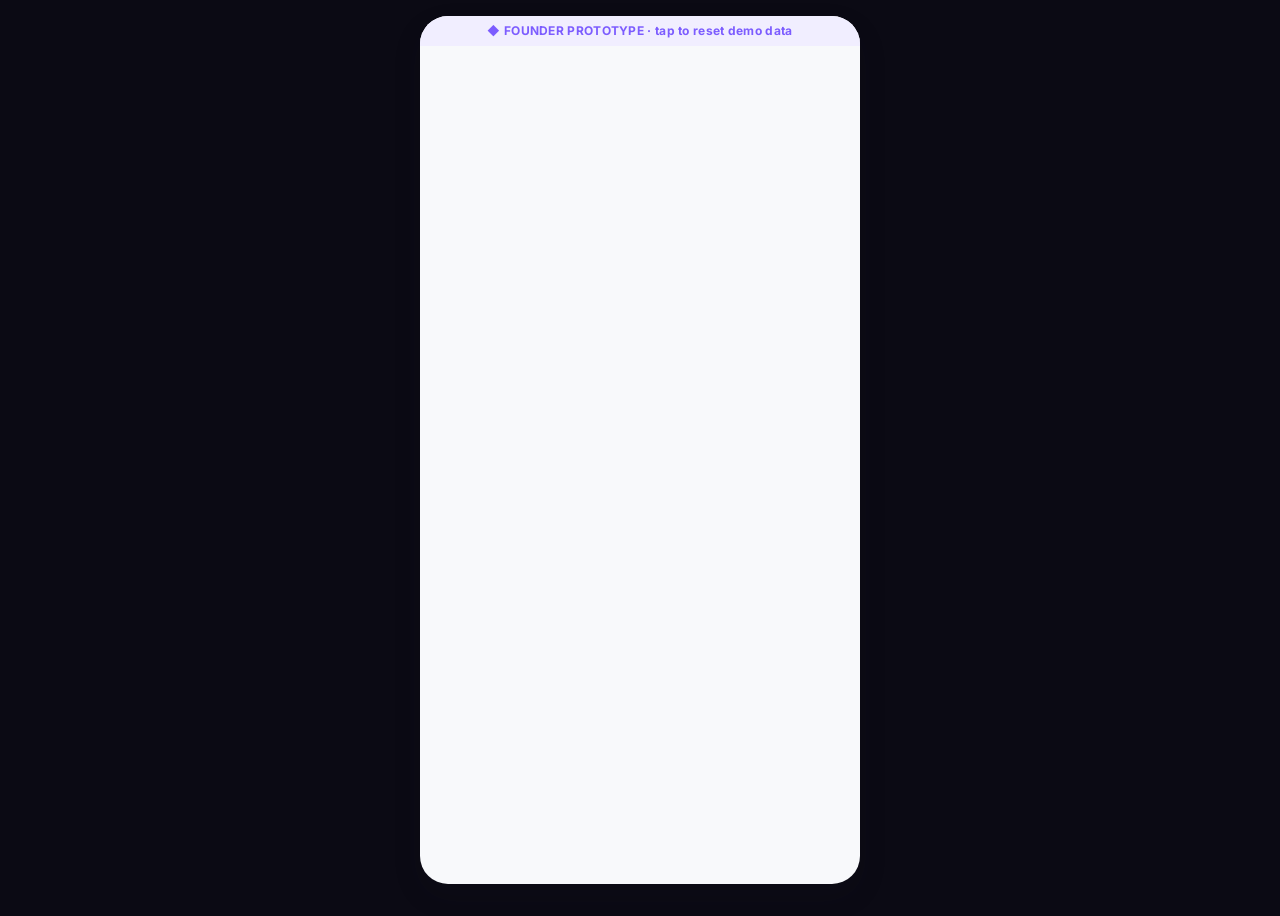
==== commit 69f88d55: "production grade proto-types" ====
--- a/founder/index.html
+++ b/founder/index.html
@@ -19,6 +19,7 @@
 <script src="../shared/auth.js"></script>
 <script src="../shared/utils.js"></script>
 <script src="../shared/founder-data.js"></script>
+<script src="../shared/staff-data.js"></script>
 <script>
 /* ============================================================================
    FOUNDER APP — the BUY surface. "Show with reports, don't tell with text."
@@ -28,7 +29,7 @@
   route:'dashboard', ctx:{},
   systemDark:window.matchMedia('(prefers-color-scheme:dark)').matches,
   loadingMs:600,
-  F:FounderDB,
+  F:FounderDB, S:StaffDB,
 
   init(){
     const s=this.F.settings();
@@ -68,17 +69,39 @@
     }
     const s=Auth.getSession(); const set=this.F.settings();
     const titles={dashboard:this.greeting(),students:'Students',fees:'Fees',reports:'Reports',more:'More'};
-    const subtitle={dashboard:set.schoolName,students:'Student information',fees:'Collections & dues',reports:'Show, don\'t tell',more:'Manage your school'}[this.route];
+    const branchLabel=this.F.branchName(this.F.activeBranch());
+    const multiBranch=this.F.branches().length>1;
+    // On the dashboard, the school/branch identity IS the dropdown (variant A).
+    const isDash=this.route==='dashboard';
+    const idBlock = isDash
+      ? `<button class="appbar-id appbar-id-btn" onclick="App.openBranchSwitcher()" ${multiBranch?'':'disabled'}>
+           <div class="appbar-title">${set.schoolName}</div>
+           <div class="appbar-sub">${icon('building2')} ${branchLabel}${multiBranch?icon('chevronD'):''}</div>
+         </button>`
+      : `<div class="appbar-id"><div class="appbar-title">${titles[this.route]||set.schoolName}</div>
+           <div class="appbar-sub">${icon('mapPin')} ${branchLabel}</div></div>`;
     return `<div class="appbar">
       <div class="appbar-logo">${icon('building')}</div>
-      <div class="appbar-id">
-        <div class="appbar-title">${titles[this.route]||set.schoolName}</div>
-        <div class="appbar-sub">${icon('mapPin')} ${subtitle||set.schoolName}</div>
-      </div>
+      ${idBlock}
       <button class="appbar-btn" onclick="App.notImplemented('Notifications')" aria-label="Alerts">${icon('bell')}<span class="appbar-dot"></span></button>
       <div class="appbar-avatar" style="background:${avatarColor(s.name)}" onclick="App.go('more')">${s.avatar||initials(s.name)}</div>
     </div>`;
   },
+  openBranchSwitcher(){
+    const branches=this.F.branches(); const active=this.F.activeBranch();
+    const opts=[{id:'ALL',name:'All branches',sub:this.F.students().length+' students total'}]
+      .concat(branches.map(b=>({id:b.id,name:b.name,sub:b.code})));
+    const {close}=UI.sheet(`<div class="sheet-title">Switch branch</div>
+      <p class="text-secondary mb-4" style="margin-top:-8px">View one branch, or all branches combined.</p>
+      ${opts.map(o=>`<div class="row" style="border:none;padding:12px 4px" onclick="App.selectBranch('${o.id}')">
+        <div class="avatar avatar-sq" style="background:${o.id===active?'var(--brand)':'var(--brand-subtle)'};color:${o.id===active?'#fff':'var(--brand)'}">${icon('building2')}</div>
+        <div class="row-main"><div class="row-title">${o.name}</div><div class="row-sub">${o.sub}</div></div>
+        ${o.id===active?`<span style="color:var(--brand)">${icon('check')}</span>`:''}
+      </div>`).join('')}
+      <button class="btn btn-secondary btn-full mt-4" onclick="App._branchClose()">Done</button>`);
+    this._branchClose=close;
+  },
+  selectBranch(id){ this.F.setActiveBranch(id); this._branchClose&&this._branchClose(); this.render(); UI.toast('Viewing: '+this.F.branchName(id)); },
   greeting(){ const h=new Date().getHours(); const g=h<12?'Good morning':h<17?'Good afternoon':'Good evening'; return g+', '+Auth.getSession().name.split(' ')[0]; },
 
   go(route,ctx={}){ this.route=route; this.ctx=ctx; this.render(); },
@@ -94,6 +117,11 @@
       case 'report': return this.ReportView(el);
       case 'more': return this.More(el);
       case 'staff': return this.Staff(el);
+      case 'staffDetail': return this.StaffDetail(el);
+      case 'addStaff': return this.AddStaff(el);
+      case 'editStaff': return this.AddStaff(el);
+      case 'roles': return this.Roles(el);
+      case 'roleDetail': return this.RoleDetail(el);
       case 'setup': return this.Setup(el);
       case 'settings': return this.Settings(el);
     }
@@ -105,7 +133,8 @@
      ======================================================================== */
   Dashboard(el){
     this._backTo='dashboard';
-    const sk=`<div class="sk" style="height:150px;border-radius:14px;margin-bottom:16px"></div>
+    this._feePeriod=this._feePeriod||'month';
+    const sk=`<div class="sk" style="height:170px;border-radius:14px;margin-bottom:16px"></div>
       <div class="grid-2 mb-3">${'<div class="kpi"><div class="sk sk-line" style="width:50%"></div><div class="sk" style="height:24px;width:60%;margin-top:8px"></div></div>'.repeat(2)}</div>
       <div class="card"><div class="sk" style="height:120px"></div></div>`;
     this.withLoading(el,sk,()=>{
@@ -113,39 +142,64 @@
       if(fs.count===0){
         return `<div class="state"><div class="state-ill">${icon('sparkle')}</div><div class="state-title">Your school is set up</div><div class="state-msg">Add students and record fees to see your school's live health here.</div></div>`;
       }
-      const att=this.F.attendanceToday();
+      const ah=this.F.academicHealth();
+      const pipe=this.F.admissionsPipeline();
+      const enrol=this.F.enrolmentTrend(); const maxE=Math.max(1,...enrol.map(e=>e.count));
       const trend=this.F.collectionTrend(); const maxT=Math.max(1,...trend.map(t=>t.amount));
+      const recent=this.F.recentPayments(4);
+      const collectedPeriod=this.F.collectedInPeriod(this._feePeriod);
       const pct=Math.round(fs.collected/fs.billed*100);
-      const recent=this.F.recentPayments(4);
       return `
-        <!-- HERO: money collected (the number Rajesh opens the app for) -->
+        <!-- MONEY (period-filtered) — important, but one of several -->
         <div class="card card-raised mb-4" style="background:linear-gradient(135deg,var(--brand),var(--brand-hover));color:var(--text-on-brand);border:none">
-          <div style="font-size:var(--t-label);opacity:.85;font-weight:600;margin-bottom:6px">Collected this term</div>
-          <div style="font-family:var(--f-display);font-size:34px;font-weight:700;letter-spacing:-.02em;line-height:1">${fmt.money(fs.collected)}</div>
-          <div style="display:flex;align-items:center;gap:8px;margin-top:14px;font-size:var(--t-caption)">
-            <div style="flex:1;height:8px;background:rgba(255,255,255,.25);border-radius:99px;overflow:hidden"><div style="width:${pct}%;height:100%;background:#fff;border-radius:99px"></div></div>
-            <span style="font-weight:700">${pct}%</span>
+          <div class="flex between items-center">
+            <div style="font-size:var(--t-label);opacity:.9;font-weight:600">Fees collected</div>
+            <div style="font-size:var(--t-caption);opacity:.85">${pct}% of term billed</div>
           </div>
-          <div style="font-size:var(--t-caption);opacity:.85;margin-top:8px">${fmt.money(fs.outstanding)} outstanding · ${fmt.money(fs.billed)} billed</div>
-        </div>
-
-        <!-- secondary KPIs -->
+          <div style="font-family:var(--f-display);font-size:32px;font-weight:700;letter-spacing:-.02em;line-height:1;margin-top:4px">${fmt.money(collectedPeriod)}</div>
+          <div class="period-seg">
+            ${this.F.PERIODS.map(([k,l])=>`<button class="${this._feePeriod===k?'active':''}" onclick="App.setFeePeriod('${k}')">${l}</button>`).join('')}
+          </div>
+          <div style="font-size:var(--t-caption);opacity:.85;margin-top:10px">${fmt.money(fs.outstanding)} outstanding overall · tap Fees for the breakdown</div>
+        </div>
+
+        <!-- BALANCED HEALTH: academics · people · money-health -->
+        <div class="sec-head"><div class="sec-title">School health</div><span class="t-caption">today</span></div>
         <div class="grid-2 mb-3">
-          ${this.miniKpi('users','Students',this.F.students().length,'var(--info)')}
-          ${this.miniKpi('check','Attendance today',att.pct+'%','var(--viz-positive)')}
+          ${this.healthKpi('check','Attendance',ah.attendancePct+'%',ah.attendancePct>=90?'var(--viz-positive)':'var(--viz-warning)','present today')}
+          ${this.healthKpi('trend','Pass rate',ah.passRate+'%','var(--viz-positive)','last exams')}
         </div>
         <div class="grid-2 mb-4">
-          ${this.miniKpi('briefcase','Staff',this.F.staff().length,'var(--brand)')}
-          ${this.miniKpi('alert',(fs.partial+fs.unpaid)+' pending',fmt.moneyShort(fs.outstanding),'var(--viz-negative)',true)}
-        </div>
-
-        <!-- collection trend (SHOW) -->
+          ${this.healthKpi('users','Students',this.F.students().length,'var(--info)',pipe.admitted+' admitted recently')}
+          ${this.healthKpi('alert','Fee defaulters',(fs.partial+fs.unpaid),'var(--viz-negative)',fmt.moneyShort(fs.outstanding)+' due')}
+        </div>
+
+        <!-- ACADEMIC: attendance is health, shown visually -->
+        <div class="card mb-4">
+          <div class="flex between items-center mb-3"><div class="sec-title">Academic snapshot</div><span class="chip chip-success">Healthy</span></div>
+          <div class="flex gap-3">
+            ${this.miniStat('Avg. score',ah.avgScore+'%')}
+            ${this.miniStat('Attendance',ah.attendancePct+'%')}
+            ${this.miniStat('Top students',ah.topPerformers)}
+          </div>
+        </div>
+
+        <!-- PEOPLE: admissions pipeline (growth) -->
+        <div class="card mb-4">
+          <div class="sec-title mb-4">Admissions pipeline</div>
+          ${this.funnelRow('Enquiries',pipe.enquiries,pipe.enquiries)}
+          ${this.funnelRow('Visited',pipe.visited,pipe.enquiries)}
+          ${this.funnelRow('Applied',pipe.applied,pipe.enquiries)}
+          ${this.funnelRow('Admitted',pipe.admitted,pipe.enquiries,true)}
+        </div>
+
+        <!-- collection trend (money over time) -->
         <div class="card card-raised mb-4">
           <div class="flex between items-center mb-4"><div class="sec-title">Collection trend</div><span class="t-caption">Last 6 months</span></div>
           <div class="chart-bars">${trend.map(t=>`<div class="bar-col"><div class="bar-val">${t.amount?fmt.moneyShort(t.amount).replace('₹',''):''}</div><div class="bar pos" style="height:${(t.amount/maxT)*100}%"></div><div class="bar-label">${t.label}</div></div>`).join('')}</div>
         </div>
 
-        <!-- fee status donut (SHOW) -->
+        <!-- fee status donut -->
         ${this.feeStatusCard(fs)}
 
         <!-- activity feed -->
@@ -155,6 +209,17 @@
         <div class="dashed-card">${icon('sparkle')} <span class="t-label" style="color:var(--text-tertiary)">AI insights arrive with Enterprise</span></div>
       `;
     });
+  },
+  setFeePeriod(p){ this._feePeriod=p; this.Dashboard(document.getElementById('screen')); },
+  setFeePeriodFees(p){ this._feePeriod=p; this.Fees(document.getElementById('screen')); },
+  healthKpi(ic,label,value,color,sub){
+    return `<div class="kpi"><div class="flex items-center gap-2 mb-1"><span style="color:${color};display:grid">${icon(ic)}</span><span class="kpi-label" style="margin:0">${label}</span></div>
+      <div class="kpi-value" style="font-size:22px">${value}</div>${sub?`<div class="kpi-sub">${sub}</div>`:''}</div>`;
+  },
+  miniStat(label,value){ return `<div class="flex-1 text-center" style="padding:12px 6px;background:var(--surface-sunken);border-radius:var(--r-md)"><div class="t-data" style="font-weight:700;font-size:18px">${value}</div><div class="t-caption">${label}</div></div>`; },
+  funnelRow(label,val,max,highlight){
+    return `<div class="mb-2"><div class="flex between mb-1"><span class="t-label">${label}</span><span class="t-data" style="font-weight:700${highlight?';color:var(--viz-positive)':''}">${val}</span></div>
+      <div style="height:8px;background:var(--surface-sunken);border-radius:99px;overflow:hidden"><div style="width:${(val/max)*100}%;height:100%;background:${highlight?'var(--viz-positive)':'var(--brand)'};border-radius:99px"></div></div></div>`;
   },
   miniKpi(ic,label,value,color,danger){
     return `<div class="kpi"><div class="flex items-center gap-2 mb-1"><span style="color:${color};display:grid">${icon(ic)}</span><span class="kpi-label" style="margin:0">${label}</span></div>
@@ -295,11 +360,14 @@
       const byType=this.F.collectionByType(); const maxType=Math.max(...byType.map(t=>t.amount));
       const byMode=this.F.collectionByMode(); const totalMode=Object.values(byMode).reduce((a,b)=>a+b,0);
       const defaulters=this.F.defaulters().slice(0,5);
+      this._feePeriod=this._feePeriod||'month';
+      const collectedPeriod=this.F.collectedInPeriod(this._feePeriod);
       return `
         <div class="card card-raised mb-4" style="background:linear-gradient(135deg,var(--brand),var(--brand-hover));color:var(--text-on-brand);border:none">
-          <div style="font-size:var(--t-label);opacity:.85;font-weight:600;margin-bottom:6px">Total collected this term</div>
-          <div style="font-family:var(--f-display);font-size:32px;font-weight:700;letter-spacing:-.02em">${fmt.money(fs.collected)}</div>
-          <div style="font-size:var(--t-caption);opacity:.85;margin-top:8px">${fmt.money(fs.outstanding)} still outstanding</div>
+          <div style="font-size:var(--t-label);opacity:.9;font-weight:600">Fees collected</div>
+          <div style="font-family:var(--f-display);font-size:30px;font-weight:700;letter-spacing:-.02em;margin-top:4px">${fmt.money(collectedPeriod)}</div>
+          <div class="period-seg">${this.F.PERIODS.map(([k,l])=>`<button class="${this._feePeriod===k?'active':''}" onclick="App.setFeePeriodFees('${k}')">${l}</button>`).join('')}</div>
+          <div style="font-size:var(--t-caption);opacity:.85;margin-top:10px">${fmt.money(fs.outstanding)} still outstanding overall</div>
         </div>
 
         <!-- BY ITEM TYPE: the flexible-ledger value proof -->
@@ -418,7 +486,7 @@
         <div class="flex-1"><div class="t-h3">${s.name}</div><div class="row-sub">${s.role} · ${set.schoolName}</div></div>
       </div>
       <div class="card card-pad-0 mb-4"><div class="list">
-        ${this.moreRow('briefcase','Staff','View your team & hierarchy','staff')}
+        ${this.moreRow('briefcase','Staff','Directory, logins & roles','staff')}
         ${this.moreRow('settings','School setup','Profile, branches, fees, staff','setup')}
         ${this.moreRow('palette','Appearance','Theme & display','__theme')}
       </div></div>
@@ -436,40 +504,222 @@
       <span class="row-chev">${icon('chevronR')}</span></div>`;
   },
 
-  /* ---- Staff hierarchy ---- */
+  /* ---- STAFF DIRECTORY — real RBAC data, shared with the Staff app (StaffDB) ---- */
   Staff(el){
-    this._backTo='more'; this.ctx.sub=true; this.ctx.title='Staff'; this.ctx.subtitle='Your team';
-    document.querySelector('.appbar')?.remove(); document.getElementById('app').insertAdjacentHTML('afterbegin',this.AppBar());
+    this._backTo='more'; this.ctx.sub=true; this.ctx.title='Staff'; this.ctx.subtitle=this.S.staffUsers().length+' people';
+    this.ctx.action=`<button class="appbar-btn" onclick="App.go('addStaff')" aria-label="Add staff">${icon('userPlus')}</button>`;
+    document.querySelector('.appbar')?.remove(); document.getElementById('app').insertAdjacentHTML('afterbegin',this.AppBar());
+    this._staffSearch=this._staffSearch||'';
     const sk=`${'<div class="sk-row"><div class="sk sk-circle"></div><div style="flex:1"><div class="sk sk-line" style="width:50%"></div><div class="sk sk-line" style="width:30%"></div></div></div>'.repeat(5)}`;
-    this.withLoading(el,sk,()=>{
-      const staff=this.F.staff(); const principal=staff.find(s=>!s.reportsTo); const reports=staff.filter(s=>s.reportsTo);
-      const roleChip=r=>r==='Principal'?'chip-brand':r==='Accountant'?'chip-info':r==='Receptionist'?'chip-warning':'chip-neutral';
-      return `
-        <div class="sec-head"><div class="sec-title">Leadership</div></div>
-        <div class="card card-pad-0 mb-4"><div class="list">${this.staffRow(principal,roleChip)}</div></div>
-        <div class="sec-head"><div class="sec-title">Reporting to ${principal.name.split(' ')[0]}</div><span class="t-caption">${reports.length}</span></div>
-        <div class="card card-pad-0"><div class="list">${reports.map(s=>this.staffRow(s,roleChip)).join('')}</div></div>
-      `;
-    });
-  },
-  staffRow(s,roleChip){
-    return `<div class="row" onclick="App.openStaff('${s.id}')">
-      <div class="avatar" style="background:${avatarColor(s.name)}">${initials(s.name)}</div>
-      <div class="row-main"><div class="row-title">${s.name}</div><div class="row-sub">${s.section?s.role+' · '+s.section:s.role}</div></div>
-      <div class="row-trail"><span class="chip ${roleChip(s.role)}">${s.role}</span></div>
+    this.withLoading(el,sk,()=>this._staffListMarkup());
+  },
+  _staffListMarkup(){
+    const q=(this._staffSearch||'').toLowerCase();
+    let list=this.S.staffUsers();
+    if(q) list=list.filter(u=>u.name.toLowerCase().includes(q)||u.designation.toLowerCase().includes(q)||(u.department||'').toLowerCase().includes(q));
+    const byDept={}; list.forEach(u=>{ const d=u.department||'Other'; (byDept[d]=byDept[d]||[]).push(u); });
+    return `<div class="input-affix mb-3"><span style="position:absolute;left:14px;color:var(--text-tertiary);display:grid">${icon('search')}</span>
+      <input class="input" style="padding-left:42px" placeholder="Search name, designation, department…" value="${this._staffSearch||''}" oninput="App.searchStaff(this.value)"></div>
+      ${list.length===0?`<div class="state" style="min-height:30vh"><div class="state-ill">${icon('search')}</div><div class="state-title">No staff found</div></div>`
+      : Object.keys(byDept).sort().map(dept=>`<div class="sec-head"><div class="sec-title">${dept}</div><span class="t-caption">${byDept[dept].length}</span></div>
+        <div class="card card-pad-0 mb-3"><div class="list">${byDept[dept].map(u=>this.staffRow(u)).join('')}</div></div>`).join('')}
+      <button class="btn btn-primary btn-full btn-lg mt-2" onclick="App.go('addStaff')">${icon('userPlus')} Add staff member</button>`;
+  },
+  searchStaff(v){ this._staffSearch=v; const el=document.getElementById('screen'); const sc=el.scrollTop; el.innerHTML=this._staffListMarkup(); el.scrollTop=sc; const i=el.querySelector('input'); if(i){i.focus();i.setSelectionRange(v.length,v.length);} },
+  staffRow(u){
+    const r=this.S.roleById(u.roleId);
+    return `<div class="row" onclick="App.go('staffDetail',{sub:true,id:'${u.id}'})">
+      <div class="avatar" style="background:${avatarColor(u.name)}">${u.avatar}</div>
+      <div class="row-main"><div class="row-title">${u.name}</div><div class="row-sub">${u.designation}${r?' · '+r.name:''}</div></div>
       <span class="row-chev">${icon('chevronR')}</span></div>`;
   },
-  openStaff(id){
-    const s=this.F.staffById(id);
-    UI.sheet(`<div class="sheet-title">${s.name}</div>
-      <div class="flex gap-3 items-center mb-4"><div class="avatar" style="width:56px;height:56px;font-size:18px;background:${avatarColor(s.name)}">${initials(s.name)}</div>
-      <div><div class="chip chip-brand">${s.role}</div>${s.section?`<div class="row-sub mt-1">Class teacher · ${s.section}</div>`:''}</div></div>
-      <div class="card"><div class="dl">
-        <div class="dl-row"><span class="dl-key">${icon('mail')} Email</span><span class="dl-val">${s.email}</span></div>
-        <div class="dl-row"><span class="dl-key">${icon('phone')} Phone</span><span class="dl-val">${s.phone}</span></div>
-        <div class="dl-row"><span class="dl-key">Reports to</span><span class="dl-val">${s.reportsTo?this.F.staffById(s.reportsTo).name:'—'}</span></div>
+  StaffDetail(el){
+    const u=this.S.staffUserById(this.ctx.id); if(!u){ el.innerHTML='<div class="state"><div class="state-title">Not found</div></div>'; return; }
+    this._backTo='staff';
+    const r=this.S.roleById(u.roleId); const mgr=u.reportsToId?this.S.staffUserById(u.reportsToId):null;
+    this.ctx.title=u.name; this.ctx.subtitle=u.designation;
+    this.ctx.action=`<button class="appbar-btn" onclick="App.go('editStaff',{sub:true,id:'${u.id}',edit:true})" aria-label="Edit">${icon('edit')}</button>`;
+    document.querySelector('.appbar')?.remove(); document.getElementById('app').insertAdjacentHTML('afterbegin',this.AppBar());
+    el.innerHTML=`
+      <div class="card card-raised mb-4 flex gap-3 items-center">
+        <div class="avatar" style="width:56px;height:56px;font-size:18px;background:${avatarColor(u.name)}">${u.avatar}</div>
+        <div class="flex-1"><div class="t-h3">${u.name}</div><div class="row-sub">${u.designation} · ${u.department||'—'}</div></div>
+      </div>
+      <div class="card mb-4"><div class="dl">
+        <div class="dl-row"><span class="dl-key">Login email</span><span class="dl-val">${u.email}</span></div>
+        <div class="dl-row"><span class="dl-key">Login status</span><span class="dl-val">${u.passwordSet?`<span class="chip chip-success">Active</span>`:`<span class="chip chip-warning">Password not set</span>`}</span></div>
+        <div class="dl-row"><span class="dl-key">Department</span><span class="dl-val">${u.department||'—'}</span></div>
+        <div class="dl-row"><span class="dl-key">Reports to</span><span class="dl-val">${mgr?mgr.name:'—'}</span></div>
+        ${u.section?`<div class="dl-row"><span class="dl-key">Class section</span><span class="dl-val">${u.section}</span></div>`:''}
       </div></div>
-      <p class="t-caption text-center mt-4">Staff logins & permissions are managed in Setup.</p>`);
+      <div class="sec-head"><div class="sec-title">Role & access</div><button class="sec-link" onclick="App.openRole('${r?r.id:''}')">View role</button></div>
+      <div class="card mb-4">
+        <div class="flex between items-center mb-3"><div class="row-title">${r?r.name:'—'}</div><span class="chip chip-brand">${r?r.perms.length:0} permissions</span></div>
+        <div class="flex gap-2" style="flex-wrap:wrap">${r?this._permChips(r.perms):''}</div>
+      </div>
+      <button class="btn btn-secondary btn-full" onclick="App.go('editStaff',{sub:true,id:'${u.id}',edit:true})">${icon('edit')} Edit staff</button>`;
+  },
+  _permChips(perms){
+    const byMod={}; perms.forEach(p=>{ const m=this.S.moduleOf(p); byMod[m]=(byMod[m]||0)+1; });
+    return Object.entries(byMod).map(([m,n])=>`<span class="chip chip-neutral">${m} ${n}</span>`).join('');
+  },
+
+  /* ---- ADD / EDIT STAFF — mirrors staff/index.html for parity, adapted to Founder's shell.
+     Founder is the account owner: always authorized, no permission gate needed. ---- */
+  AddStaff(el){
+    const editing=!!this.ctx.edit; const existing=editing?this.S.staffUserById(this.ctx.id):null;
+    this._backTo=editing?'staffDetail':'staff';
+    this._staffDraft = existing ? {
+      name:existing.name,email:existing.email,password:existing.passwordSet?'••••••••':'',
+      designation:existing.designation,department:existing.department||'',
+      reportsToId:existing.reportsToId||'',roleId:existing.roleId,section:existing.section||''
+    } : { name:'',email:'',password:'',designation:'',department:'',reportsToId:'',roleId:this.S.roleByCode('TEACHER').id,section:'' };
+    const role=this.S.roleById(this._staffDraft.roleId);
+    this._permDraft = new Set(role?role.perms:[]);
+    this._permCustomised=false;
+    this.ctx.sub=true; this.ctx.title=editing?'Edit staff':'Add staff';
+    this.ctx.subtitle=editing?'Update details & access':'Creates a real login — only you can do this';
+    this.ctx.action='';
+    document.querySelector('.appbar')?.remove(); document.getElementById('app').insertAdjacentHTML('afterbegin',this.AppBar());
+    el.innerHTML=this._addStaffMarkup(editing);
+  },
+  _addStaffMarkup(editing){
+    const d=this._staffDraft;
+    const depts=['Academics','Administration','Finance','Library','Science Lab','Sports','Transport','Counseling'];
+    const managers=this.S.staffUsers().filter(u=>!editing||u.id!==this.ctx.id);
+    const roles=this.S.roles();
+    return `
+      <div class="field"><label class="field-label">Full name <span class="req">*</span></label>
+        <input class="input" id="st-name" placeholder="e.g. Priya Sharma" value="${d.name}" oninput="App._staffField('name',this.value)"></div>
+      <div class="field"><label class="field-label">Login email <span class="req">*</span></label>
+        <div class="input-affix"><span style="position:absolute;left:14px;color:var(--text-tertiary);display:grid">${icon('mail')}</span>
+        <input class="input" style="padding-left:42px" id="st-email" type="email" inputmode="email" placeholder="name@school.edu" value="${d.email}" oninput="App._staffField('email',this.value)"></div></div>
+      <div class="field"><label class="field-label">${editing?'Reset login password':'Set login password'} ${editing?'':'<span class="req">*</span>'}</label>
+        <div class="input-affix"><span style="position:absolute;left:14px;color:var(--text-tertiary);display:grid">${icon('lock')}</span>
+        <input class="input" style="padding-left:42px" id="st-pass" type="text" placeholder="${editing?'Leave blank to keep current':'Temporary password'}" value="${editing?'':d.password}" oninput="App._staffField('password',this.value)"></div>
+        <div class="field-hint">They'll be asked to change it on first login.</div></div>
+      <div class="field"><label class="field-label">Designation <span class="req">*</span></label>
+        <input class="input" id="st-desig" placeholder="e.g. Class Teacher, Librarian" value="${d.designation}" oninput="App._staffField('designation',this.value)"></div>
+      <div class="field"><label class="field-label">Department</label>
+        <select class="select" id="st-dept" onchange="App._staffField('department',this.value)">
+          <option value="">Select department</option>
+          ${depts.map(x=>`<option ${d.department===x?'selected':''}>${x}</option>`).join('')}</select></div>
+      <div class="field"><label class="field-label">Reports to</label>
+        <select class="select" id="st-mgr" onchange="App._staffField('reportsToId',this.value)">
+          <option value="">— None (top level) —</option>
+          ${managers.map(u=>`<option value="${u.id}" ${d.reportsToId===u.id?'selected':''}>${u.name} · ${u.designation}</option>`).join('')}</select></div>
+
+      <div class="sec-head"><div class="sec-title">Role &amp; permissions</div></div>
+      <p class="t-caption mb-3">Pick a role to pre-fill its permissions, then fine-tune below if this person needs something different.</p>
+      <div class="field"><label class="field-label">Role <span class="req">*</span></label>
+        <select class="select" id="st-role" onchange="App.pickStaffRole(this.value)">
+          ${roles.map(r=>`<option value="${r.id}" ${d.roleId===r.id?'selected':''}>${r.name}${r.system?'':' (custom)'}</option>`).join('')}</select>
+        <div class="field-hint" id="role-hint">${this._roleHint()}</div></div>
+
+      <div id="perm-picker">${this._permPickerMarkup()}</div>
+
+      <div id="st-err"></div>
+      <div class="wiz-footer"><button class="btn btn-primary btn-full btn-lg" onclick="App.saveStaff(${editing})">${icon('check')} ${editing?'Save changes':'Create staff & login'}</button></div>`;
+  },
+  _roleHint(){ const r=this.S.roleById(this._staffDraft.roleId); return r?`${r.name}: ${r.desc}`:''; },
+  _staffField(k,v){ this._staffDraft[k]=v; },
+  pickStaffRole(roleId){
+    this._staffDraft.roleId=roleId;
+    const r=this.S.roleById(roleId);
+    this._permDraft = new Set(r?r.perms:[]);
+    this._permCustomised=false;
+    document.getElementById('role-hint').textContent=this._roleHint();
+    document.getElementById('perm-picker').innerHTML=this._permPickerMarkup();
+  },
+  _permPickerMarkup(){
+    const total=this.S.allPerms().length; const on=this._permDraft.size;
+    this._permOpenModules=this._permOpenModules||new Set();
+    return `
+      <div class="card mb-2 flex between items-center" style="background:var(--brand-subtle);border-color:transparent">
+        <div><div class="t-label" style="font-weight:700;color:var(--brand)">${on} of ${total} permissions</div>
+          <div class="t-caption">${this._permCustomised?'Customised for this person':'Matches the '+(this.S.roleById(this._staffDraft.roleId)||{}).name+' role'}</div></div>
+        ${this._permCustomised?`<button class="btn btn-secondary btn-sm" onclick="App.resetPerms()">Reset to role</button>`:''}
+      </div>
+      ${this.S.CATALOG.map(m=>{
+        const open=this._permOpenModules.has(m.module);
+        const modOn=m.perms.filter(p=>this._permDraft.has(p[0])).length;
+        return `<div class="card card-pad-0 mb-2">
+          <div class="row" onclick="App.togglePermModule('${m.module}')" style="cursor:pointer">
+            <div class="avatar avatar-sq" style="background:var(--surface-sunken);color:var(--text-secondary)">${icon(m.icon)}</div>
+            <div class="row-main"><div class="row-title" style="font-weight:600">${m.label}</div><div class="row-sub">${modOn} of ${m.perms.length} selected</div></div>
+            <span style="transform:rotate(${open?180:0}deg);transition:transform .2s;color:var(--text-tertiary)">${icon('chevronD')}</span>
+          </div>
+          ${open?`<div style="padding:4px 12px 12px">${m.perms.map(p=>{
+            const checked=this._permDraft.has(p[0]);
+            return `<div class="perm-check ${checked?'on':''}" onclick="App.togglePerm('${p[0]}')">
+              <div class="perm-box">${checked?icon('check'):''}</div>
+              <div class="flex-1"><div class="t-label" style="font-weight:500">${p[1]}</div><div class="t-code" style="font-size:11px;color:var(--text-tertiary)">${p[0]}</div></div>
+            </div>`; }).join('')}</div>`:''}
+        </div>`; }).join('')}`;
+  },
+  togglePermModule(mod){ if(this._permOpenModules.has(mod))this._permOpenModules.delete(mod); else this._permOpenModules.add(mod); document.getElementById('perm-picker').innerHTML=this._permPickerMarkup(); },
+  togglePerm(code){ if(this._permDraft.has(code))this._permDraft.delete(code); else this._permDraft.add(code); this._permCustomised=true; document.getElementById('perm-picker').innerHTML=this._permPickerMarkup(); },
+  resetPerms(){ const r=this.S.roleById(this._staffDraft.roleId); this._permDraft=new Set(r?r.perms:[]); this._permCustomised=false; document.getElementById('perm-picker').innerHTML=this._permPickerMarkup(); },
+  saveStaff(editing){
+    const d=this._staffDraft; const err=document.getElementById('st-err');
+    const emailOk=/^[^\s@]+@[^\s@]+\.[^\s@]+$/.test(d.email);
+    if(!d.name.trim()||!d.email.trim()||!d.designation.trim()){ err.innerHTML=`<div class="field-error mb-2">${icon('alert')} Name, login email and designation are required.</div>`; return; }
+    if(!emailOk){ err.innerHTML=`<div class="field-error mb-2">${icon('alert')} Enter a valid login email.</div>`; return; }
+    if(!editing && !d.password.trim()){ err.innerHTML=`<div class="field-error mb-2">${icon('alert')} Set a login password for the new staff member.</div>`; return; }
+    let roleId=d.roleId;
+    if(this._permCustomised){
+      const base=this.S.roleById(d.roleId);
+      const custom=this.S.addRole({name:d.name.split(' ')[0]+' — custom',desc:'Custom access based on '+(base?base.name:'a role'),perms:[...this._permDraft]});
+      roleId=custom.id;
+    }
+    if(editing){
+      const patch={name:d.name,email:d.email,designation:d.designation,department:d.department,reportsToId:d.reportsToId||null,roleId};
+      if(d.password && d.password!=='••••••••') patch.passwordSet=true;
+      this.S.updateStaff(this.ctx.id,patch);
+      UI.toast('Staff updated');
+      this.go('staffDetail',{sub:true,id:this.ctx.id});
+    }else{
+      const u=this.S.addStaff({name:d.name,email:d.email,password:d.password,designation:d.designation,department:d.department,reportsToId:d.reportsToId||null,roleId,section:d.section||null});
+      UI.toast(`${u.name} added — login created for ${u.email}`);
+      this.go('staff');
+    }
+  },
+
+  /* ---- ROLES & PERMISSIONS — read-only for system roles, same as Staff app ---- */
+  Roles(el){
+    this._backTo='staff'; this.ctx.sub=true; this.ctx.title='Roles & permissions';
+    this.ctx.subtitle=this.S.roles().length+' roles'; this.ctx.action='';
+    document.querySelector('.appbar')?.remove(); document.getElementById('app').insertAdjacentHTML('afterbegin',this.AppBar());
+    const roles=this.S.roles();
+    el.innerHTML=`
+      <p class="t-caption mb-3">Roles are editable bundles of permissions. Every staff member is assigned a role; a custom role can be created any time.</p>
+      <div class="card card-pad-0 mb-4"><div class="list">
+        ${roles.map(r=>{ const count=this.S.staffUsers().filter(u=>u.roleId===r.id).length; return `<div class="row" onclick="App.openRole('${r.id}')">
+          <div class="avatar avatar-sq" style="background:var(--brand-subtle);color:var(--brand)">${icon('shield')}</div>
+          <div class="row-main"><div class="row-title">${r.name} ${r.system?'':'<span class="chip chip-neutral" style="margin-left:4px">custom</span>'}</div><div class="row-sub">${r.perms.length} permissions · ${count} staff</div></div>
+          <span class="row-chev">${icon('chevronR')}</span></div>`; }).join('')}
+      </div></div>`;
+  },
+  openRole(id){ if(!id)return; this.go('roleDetail',{sub:true,id}); },
+  RoleDetail(el){
+    const r=this.S.roleById(this.ctx.id); if(!r){ el.innerHTML='<div class="state"><div class="state-title">Not found</div></div>'; return; }
+    this._backTo='staffDetail';
+    this.ctx.title=r.name; this.ctx.subtitle=r.system?'System role (read-only)':'Custom role';
+    document.querySelector('.appbar')?.remove(); document.getElementById('app').insertAdjacentHTML('afterbegin',this.AppBar());
+    const staffCount=this.S.staffUsers().filter(u=>u.roleId===r.id).length;
+    el.innerHTML=`
+      <div class="card mb-4"><div class="dl">
+        <div class="dl-row"><span class="dl-key">Description</span><span class="dl-val">${r.desc||'—'}</span></div>
+        <div class="dl-row"><span class="dl-key">Permissions</span><span class="dl-val">${r.perms.length}</span></div>
+        <div class="dl-row"><span class="dl-key">Assigned to</span><span class="dl-val">${staffCount} staff</span></div>
+        <div class="dl-row"><span class="dl-key">Type</span><span class="dl-val">${r.system?'System (template)':'Custom'}</span></div>
+      </div></div>
+      <div class="sec-head"><div class="sec-title">Permissions by module</div></div>
+      ${this.S.CATALOG.map(m=>{ const granted=m.perms.filter(p=>r.perms.includes(p[0])); if(granted.length===0)return '';
+        return `<div class="card card-pad-0 mb-2"><div class="row" style="cursor:default"><div class="avatar avatar-sq" style="background:var(--surface-sunken);color:var(--text-secondary)">${icon(m.icon)}</div>
+          <div class="row-main"><div class="row-title" style="font-weight:600">${m.label}</div><div class="row-sub">${granted.map(p=>p[1]).join(' · ')}</div></div>
+          <span class="chip chip-brand">${granted.length}</span></div></div>`; }).join('')}
+      ${r.system?`<div class="dashed-card mt-3">${icon('shield')} <span class="t-caption">System template roles are read-only here. To customise access for one person, edit their staff record and fine-tune permissions.</span></div>`:''}`;
   },
 
   /* ---- Setup ---- */
--- a/shared/styles.css
+++ b/shared/styles.css
@@ -59,6 +59,9 @@
 .appbar-logo svg{width:20px;height:20px;color:var(--on-header);}
 .appbar-logo img{width:100%;height:100%;object-fit:cover;}
 .appbar-id{flex:1;min-width:0;}
+.appbar-id-btn{background:none;border:none;text-align:left;color:inherit;display:block;width:100%;padding:0;cursor:pointer;}
+.appbar-id-btn:disabled{cursor:default;}
+.appbar-id-btn .appbar-sub svg:last-child{margin-left:-1px;opacity:.9;}
 .appbar-title{font-family:var(--f-display);font-size:var(--t-h3);font-weight:700;line-height:1.2;
   white-space:nowrap;overflow:hidden;text-overflow:ellipsis;}
 .appbar-sub{font-size:var(--t-caption);color:var(--on-header-dim);display:flex;align-items:center;gap:5px;line-height:1.3;margin-top:1px;}
@@ -163,6 +166,26 @@
   background-repeat:no-repeat;background-position:right 12px center;background-size:18px;padding-right:40px;}
 .field-error{font-size:var(--t-caption);color:var(--danger);margin-top:var(--sp-1);display:flex;align-items:center;gap:4px;}
 .field-hint{font-size:var(--t-caption);color:var(--text-tertiary);margin-top:var(--sp-1);}
+
+/* permission picker (role-first, then refine by module) */
+.perm-check{display:flex;align-items:center;gap:12px;padding:10px 6px;cursor:pointer;border-radius:var(--r-sm);transition:background var(--m-fast);}
+.perm-check:active{background:var(--surface-sunken);}
+.perm-check .perm-box{width:22px;height:22px;flex-shrink:0;border:2px solid var(--border-strong);border-radius:6px;display:grid;place-items:center;transition:all var(--m-fast);}
+.perm-check .perm-box svg{width:14px;height:14px;color:#fff;}
+.perm-check.on .perm-box{background:var(--brand);border-color:var(--brand);}
+
+/* attendance P/A/L/H/E — compact per-row segmented control */
+.att-seg{display:flex;gap:4px;margin-top:8px;}
+.att-seg button{flex:1;min-height:34px;border-radius:var(--r-xs);font-size:var(--t-caption);font-weight:700;
+  border:1.5px solid var(--border-subtle);background:var(--surface);color:var(--text-tertiary);transition:all var(--m-fast);}
+.att-seg button.active.st-P{background:var(--success-subtle);border-color:var(--success);color:var(--success);}
+.att-seg button.active.st-A{background:var(--danger-subtle);border-color:var(--danger);color:var(--danger);}
+.att-seg button.active.st-L{background:var(--warning-subtle);border-color:var(--warning);color:var(--warning);}
+.att-seg button.active.st-H{background:var(--info-subtle);border-color:var(--info);color:var(--info);}
+.att-seg button.active.st-E{background:var(--surface-sunken);border-color:var(--border-strong);color:var(--text-secondary);}
+.att-counts{display:flex;gap:14px;overflow-x:auto;scrollbar-width:none;}
+.att-counts::-webkit-scrollbar{display:none;}
+.att-counts>div{flex-shrink:0;}
 .input-affix{position:relative;display:flex;align-items:center;}
 .input-affix .prefix{position:absolute;left:var(--sp-3);color:var(--text-secondary);font-weight:600;pointer-events:none;}
 .input-affix .input{padding-left:30px;}
@@ -357,3 +380,10 @@
 .hidden{display:none!important;}
 .divider{height:1px;background:var(--border-subtle);margin:var(--sp-4) 0;}
 .dashed-card{border:1px dashed var(--border-strong);border-radius:var(--r-md);padding:var(--sp-4);text-align:center;color:var(--text-tertiary);}
+
+/* period filter (fee hero: today/week/month/term/year) — on a brand surface */
+.period-seg{display:flex;gap:4px;background:rgba(255,255,255,.15);border-radius:var(--r-sm);padding:3px;margin-top:var(--sp-3);overflow-x:auto;scrollbar-width:none;}
+.period-seg::-webkit-scrollbar{display:none;}
+.period-seg button{flex:1;min-width:56px;border:none;background:transparent;color:rgba(255,255,255,.8);
+  font-size:var(--t-caption);font-weight:700;padding:6px 8px;border-radius:var(--r-xs);white-space:nowrap;transition:all var(--m-fast);}
+.period-seg button.active{background:#fff;color:var(--brand);}
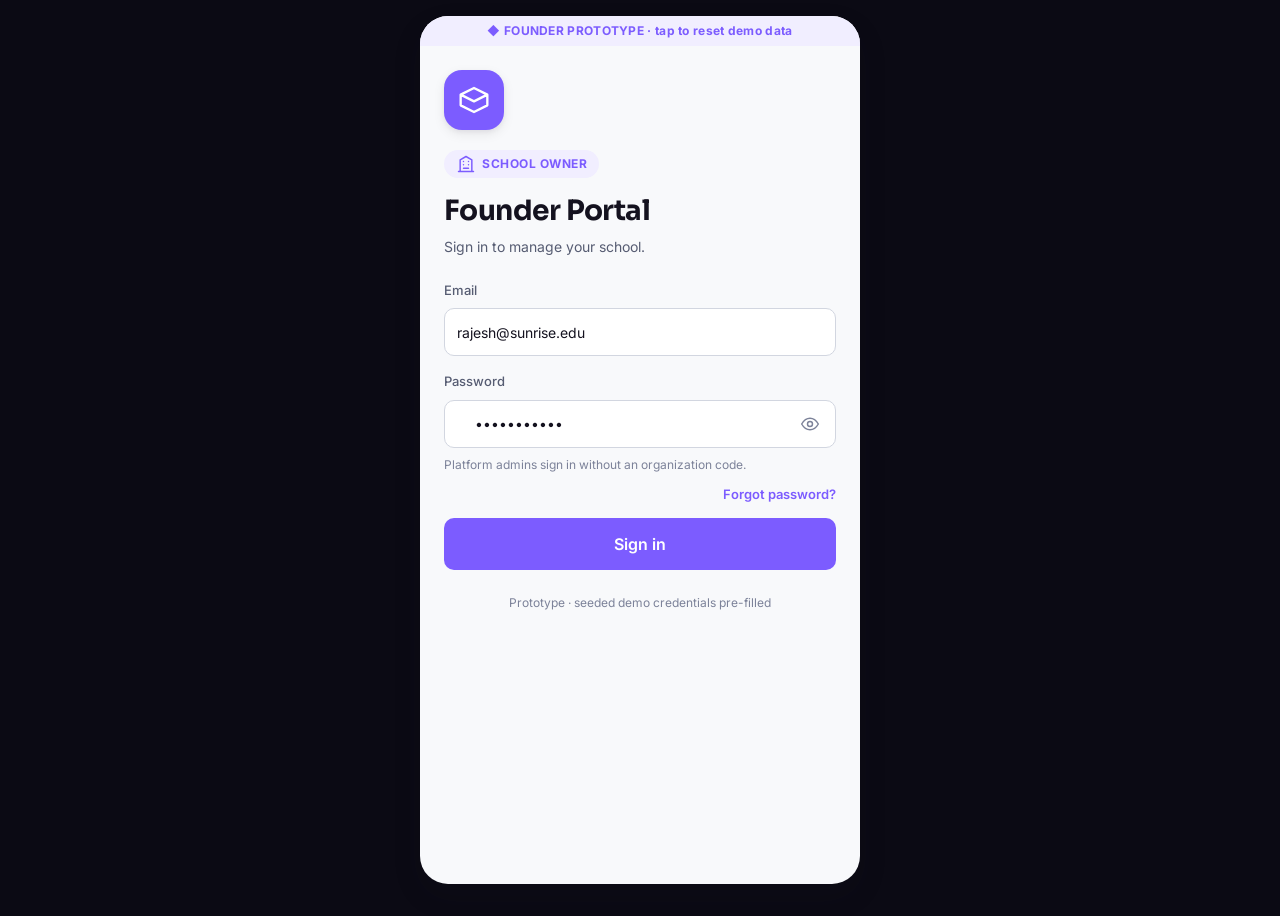
==== commit a12f75ee: "sprint based updateing 1" ====
--- a/founder/index.html
+++ b/founder/index.html
@@ -18,13 +18,12 @@
 <script src="../shared/data.js"></script>
 <script src="../shared/auth.js"></script>
 <script src="../shared/utils.js"></script>
+<script src="../shared/auth-screens.js"></script>
 <script src="../shared/founder-data.js"></script>
 <script src="../shared/staff-data.js"></script>
 <script>
-/* ============================================================================
-   FOUNDER APP — the BUY surface. "Show with reports, don't tell with text."
-   Rich, visual, premium. Rajesh's 9pm health-check + the reports that sell.
-   ============================================================================ */
+/* FOUNDER APP — the BUY surface. "Show with reports, don't tell with text."
+   Rich, visual, premium. Rajesh's 9pm health-check + the reports that sell. */
 const App = {
   route:'dashboard', ctx:{},
   systemDark:window.matchMedia('(prefers-color-scheme:dark)').matches,
@@ -34,13 +33,29 @@
   init(){
     const s=this.F.settings();
     this.applyTheme(s.theme||'violet', s.mode||'system');
-    window.matchMedia('(prefers-color-scheme:dark)').addEventListener('change',e=>{this.systemDark=e.matches;const st=this.F.settings();if((st.mode||'system')==='system')this.applyTheme(st.theme,'system');});
-    // auto-login as the demo founder for prototype convenience
-    if(!Auth.isLoggedIn()){ this._demoLogin(); }
-    this.render();
-  },
-  _demoLogin(){
-    sessionStorage.setItem(Auth.SESSION_KEY,JSON.stringify({userId:'FDR-DEMO',name:'Rajesh Kumar',email:'rajesh@sunrise.edu',role:'Founder',app:'founder',orgCode:'SPS-CHN',avatar:'RK',loginTime:new Date().toISOString()}));
+    window.matchMedia('(prefers-color-scheme:dark)').addEventListener('change',e=>{
+      this.systemDark=e.matches;
+      const st=this.F.settings();
+      if((st.mode||'system')==='system') this.applyTheme(st.theme,'system');
+    });
+    if(!Auth.isLoggedIn()){ this.renderLogin(); } else { this.render(); }
+  },
+  renderLogin(){
+    AuthScreens.Login(document.getElementById('app'),{
+      app:'founder',
+      title:'Founder Portal',
+      subtitle:'Sign in to manage your school.',
+      badge:'School Owner',
+      badgeIcon:'building',
+      orgCodeVisible:false,
+      demoIdentifier:'rajesh@sunrise.edu',
+      demoPassword:'Founder@123',
+      onSuccess:(user)=>{ this.render(); UI.toast('Welcome back, '+user.name.split(' ')[0]); }
+    });
+  },
+  confirmLogout(){
+    UI.confirm({title:'Sign out?',message:'You will need to sign in again.',confirmText:'Sign out',danger:true})
+      .then(ok=>{ if(ok){ Auth.logout(); this.renderLogin(); } });
   },
   applyTheme(theme,mode){ document.documentElement.dataset.theme=theme; document.documentElement.dataset.mode= mode==='system'?(this.systemDark?'dark':'light'):mode; },
 
@@ -113,6 +128,10 @@
       case 'students': return this.Students(el);
       case 'student': return this.StudentDetail(el);
       case 'fees': return this.Fees(el);
+      case 'invoices': return this.Invoices(el);
+      case 'invoice': return this.InvoiceDetail(el);
+      case 'generateInvoices': return this.GenerateInvoices(el);
+      case 'receipt': return this.ReceiptView(el);
       case 'reports': return this.Reports(el);
       case 'report': return this.ReportView(el);
       case 'more': return this.More(el);
@@ -123,14 +142,20 @@
       case 'roles': return this.Roles(el);
       case 'roleDetail': return this.RoleDetail(el);
       case 'setup': return this.Setup(el);
+      case 'departments': return this.Departments(el);
+      case 'branches': return this.Branches(el);
+      case 'feeHeads': return this.FeeHeads(el);
+      case 'feeStructures': return this.FeeStructures(el);
+      case 'feeStructure': return this.FeeStructureDetail(el);
       case 'settings': return this.Settings(el);
+      case 'orgProfile': return this.OrgProfile(el);
+      case 'orgSettings': return this.OrgSettings(el);
+      case 'notifications': return this.Notifications(el);
     }
   },
   withLoading(el,sk,build){ el.innerHTML=sk; setTimeout(()=>{ el.innerHTML=build(); if(this._after){this._after();this._after=null;} },this.loadingMs); },
 
-  /* ========================================================================
-     DASHBOARD — the 9pm health check. Visual-first. "Show, don't tell."
-     ======================================================================== */
+  /* DASHBOARD — the 9pm health check. Visual-first. "Show, don't tell." */
   Dashboard(el){
     this._backTo='dashboard';
     this._feePeriod=this._feePeriod||'month';
@@ -243,9 +268,7 @@
     </div>`;
   },
 
-  /* ========================================================================
-     STUDENTS — SIS list + detail (4 lazy tabs)
-     ======================================================================== */
+  /* STUDENTS — SIS list + detail (4 lazy tabs) */
   Students(el){
     this._backTo='dashboard'; this._stuSearch=this._stuSearch||''; this._stuFilter=this._stuFilter||'all';
     const sk=`<div class="sk" style="height:48px;margin-bottom:16px"></div>${'<div class="sk-row"><div class="sk sk-circle"></div><div style="flex:1"><div class="sk sk-line" style="width:60%"></div><div class="sk sk-line" style="width:40%"></div></div></div>'.repeat(6)}`;
@@ -287,49 +310,116 @@
 
   openStudent(id){ this.go('student',{sub:true,id,tab:'profile',title:'',_back:'students'}); },
   StudentDetail(el){
-    const s=this.F.studentById(this.ctx.id); if(!s){ el.innerHTML='<div class="state"><div class="state-title">Not found</div></div>'; return; }
+    const s=this.F.studentById(this.ctx.id);
+    if(!s){ el.innerHTML='<div class="state"><div class="state-title">Not found</div></div>'; return; }
     this._backTo='students';
-    this.ctx.title=s.name; this.ctx.subtitle=`${s.section} · ${s.admissionNo}`;
-    document.querySelector('.appbar')?.remove(); document.getElementById('app').insertAdjacentHTML('afterbegin',this.AppBar());
+    this.ctx.title=s.name||s.full_name; this.ctx.subtitle=`${s.section} · ${s.admissionNo}`;
+    this.ctx.action=`<button class="appbar-btn" onclick="App.editStudent('${s.id}')" aria-label="Edit">${icon('edit')}</button>`;
+    document.querySelector('.appbar')?.remove();
+    document.getElementById('app').insertAdjacentHTML('afterbegin',this.AppBar());
     const tab=this.ctx.tab||'profile';
     el.innerHTML=`
       <div class="card card-raised mb-4 flex gap-3 items-center">
         <div class="avatar" style="width:56px;height:56px;font-size:18px;background:${avatarColor(s.name)}">${initials(s.name)}</div>
-        <div class="flex-1"><div class="t-h2" style="line-height:1.2">${s.name}</div><div class="row-sub mt-1">${s.gender} · ${s.section} · Roll ${s.roll}</div></div>
+        <div class="flex-1">
+          <div class="t-h2" style="line-height:1.2">${s.name}</div>
+          <div class="row-sub mt-1">${s.gender||'—'} · ${s.section} · Roll ${s.roll}</div>
+          <div class="flex gap-2 mt-2">
+            <span class="chip ${s.lifecycle_status==='active'?'chip-success':'chip-neutral'}"><span class="chip-dot"></span>${s.lifecycle_status||'active'}</span>
+            ${s.blood_group?`<span class="chip chip-neutral">${s.blood_group}</span>`:''}
+          </div>
+        </div>
       </div>
       <div class="tabs mb-4">
-        ${['profile','guardians','attendance','fees'].map(t=>`<button class="${tab===t?'active':''}" onclick="App.stuTab('${t}')">${t[0].toUpperCase()+t.slice(1)}</button>`).join('')}
-      </div><div id="stuTab"></div>`;
+        ${[['profile','Profile'],['guardians','Guardians'],['attendance','Attendance'],['history','History'],['fees','Fees']].map(([k,l])=>`<button class="${tab===k?'active':''}" onclick="App.stuTab('${k}')">${l}</button>`).join('')}
+      </div>
+      <div id="stuTab"></div>`;
     this.renderStuTab(s,tab);
   },
-  stuTab(t){ this.ctx.tab=t; document.querySelectorAll('#screen .tabs button').forEach(b=>b.classList.toggle('active',b.textContent.toLowerCase()===t)); this.renderStuTab(this.F.studentById(this.ctx.id),t); },
+  stuTab(t){ this.ctx.tab=t; document.querySelectorAll('#screen .tabs button').forEach(b=>b.classList.toggle('active',b.textContent.toLowerCase().startsWith(t.slice(0,3)))); this.renderStuTab(this.F.studentById(this.ctx.id),t); },
   renderStuTab(s,t){
     const box=document.getElementById('stuTab'); if(!box)return;
-    // lazy load feel
     box.innerHTML=`<div class="sk" style="height:120px"></div>`;
     setTimeout(()=>{
+      if(!document.getElementById('stuTab')) return; // navigated away
+
       if(t==='profile'){
-        box.innerHTML=`<div class="card"><div class="dl">
+        /* Profile — mirrors StudentOut fields */
+        box.innerHTML=`<div class="card mb-3"><div class="dl">
           <div class="dl-row"><span class="dl-key">Admission no.</span><span class="dl-val t-code">${s.admissionNo}</span></div>
           <div class="dl-row"><span class="dl-key">Section</span><span class="dl-val">${s.section}</span></div>
           <div class="dl-row"><span class="dl-key">Roll number</span><span class="dl-val">${s.roll}</span></div>
-          <div class="dl-row"><span class="dl-key">Gender</span><span class="dl-val">${s.gender}</span></div>
-          <div class="dl-row"><span class="dl-key">Joined</span><span class="dl-val">${fmt.date(s.joinedAt)}</span></div>
-          <div class="dl-row"><span class="dl-key">Status</span><span class="dl-val"><span class="chip chip-success"><span class="chip-dot"></span>Active</span></span></div>
-        </div></div>`;
+          <div class="dl-row"><span class="dl-key">Date of birth</span><span class="dl-val">${s.dob||'—'}</span></div>
+          <div class="dl-row"><span class="dl-key">Gender</span><span class="dl-val">${s.gender||'—'}</span></div>
+          <div class="dl-row"><span class="dl-key">Blood group</span><span class="dl-val">${s.blood_group||'—'}</span></div>
+          <div class="dl-row"><span class="dl-key">Residency type</span><span class="dl-val">${(s.residency_type||'day_scholar').replace('_',' ')}</span></div>
+          <div class="dl-row"><span class="dl-key">Lifecycle status</span><span class="dl-val"><span class="chip ${s.lifecycle_status==='active'?'chip-success':'chip-neutral'}">${s.lifecycle_status||'active'}</span></span></div>
+          <div class="dl-row"><span class="dl-key">Enrolled</span><span class="dl-val">${fmt.date(s.joinedAt)}</span></div>
+        </div></div>
+        <button class="btn btn-secondary btn-full" onclick="App.editStudent('${s.id}')">${icon('edit')} Edit student details</button>`;
+
       } else if(t==='guardians'){
-        box.innerHTML=`<div class="card card-pad-0"><div class="list"><div class="row" style="cursor:default">
-          <div class="avatar" style="background:${avatarColor(s.guardian.name)}">${initials(s.guardian.name)}</div>
-          <div class="row-main"><div class="row-title">${s.guardian.name}</div><div class="row-sub">${s.guardian.relation} · ${s.guardian.phone}</div></div>
-        </div></div></div>
-        <div class="dashed-card mt-3">${icon('users')} <span class="t-caption">Guardian logins unlock with the Parent app (Pro plan)</span></div>`;
+        /* Guardians — real CRUD using GuardianOut / GuardianCreate */
+        const gds=this.F.guardians(s.id);
+        box.innerHTML=`
+          ${gds.length===0?`<div class="dashed-card mb-4">${icon('users')} <span class="t-caption">No guardians added yet.</span></div>`
+            :`<div class="card card-pad-0 mb-4"><div class="list">${gds.map(g=>`
+            <div class="row" style="cursor:default">
+              <div class="avatar" style="background:${avatarColor(g.full_name)}">${initials(g.full_name)}</div>
+              <div class="row-main">
+                <div class="row-title">${g.full_name} ${g.is_primary_contact?`<span class="chip chip-brand" style="font-size:10px;margin-left:4px">Primary</span>`:''}</div>
+                <div class="row-sub">${g.relationship_type} · ${g.phone_number}</div>
+                ${g.email?`<div class="row-sub">${g.email}</div>`:''}
+              </div>
+              <button class="appbar-btn" onclick="App.removeGuardian('${s.id}','${g.guardian_public_id}')" aria-label="Remove">${icon('trash')}</button>
+            </div>`).join('')}</div></div>`}
+          <button class="btn btn-primary btn-full" onclick="App.addGuardianSheet('${s.id}')">${icon('plus')} Add guardian</button>
+          <div class="dashed-card mt-3">${icon('sparkle')} <span class="t-caption">Guardian login via the Parent app (Pro plan)</span></div>`;
+
       } else if(t==='attendance'){
-        const pct=88+(s.id.charCodeAt(6)%10);
-        box.innerHTML=`<div class="card mb-3 text-center">
-          <div class="t-data-lg" style="color:var(--viz-positive);font-size:32px">${pct}%</div>
-          <div class="t-caption">attendance this term</div></div>
-          <div class="card"><div class="flex between mb-2"><span class="t-label">Present</span><span class="t-data" style="font-weight:700">${Math.round(pct*1.1)} days</span></div>
-          <div class="flex between"><span class="t-label">Absent</span><span class="t-data" style="font-weight:700;color:var(--viz-negative)">${Math.round((100-pct)*0.6)} days</span></div></div>`;
+        /* Attendance — reads real cross-app data from StaffDB attendance store */
+        const att=this.F.studentAttendanceSummary(s.id);
+        if(att.total_count===0){
+          box.innerHTML=`<div class="state" style="min-height:30vh"><div class="state-ill">${icon('check')}</div><div class="state-title">No attendance marked yet</div><div class="state-msg">Attendance for this student will appear here after a teacher marks it in the Staff app.</div></div>`;
+        } else {
+          const bars=[
+            ['Present','P',att.present_count,'var(--viz-positive)'],
+            ['Absent','A',att.absent_count,'var(--viz-negative)'],
+            ['Late','Lt',att.late_count,'var(--viz-warning)'],
+            ['Half-day','H',att.half_day_count,'var(--info)'],
+            ['Excused','E',att.excused_count,'var(--text-tertiary)'],
+          ].filter(b=>b[2]>0);
+          box.innerHTML=`
+            <div class="card card-raised mb-4 text-center">
+              <div style="font-size:42px;font-weight:800;color:${att.percentage>=75?'var(--viz-positive)':att.percentage>=60?'var(--viz-warning)':'var(--viz-negative)'}">${att.percentage}%</div>
+              <div class="t-caption">attendance · ${att.total_count} day(s) marked</div>
+            </div>
+            <div class="card mb-4"><div class="dl">
+              ${bars.map(([label,,count,color])=>`<div class="dl-row"><span class="dl-key">${label}</span>
+                <div class="flex items-center gap-3 flex-1" style="justify-content:flex-end">
+                  <div style="flex:1;height:6px;background:var(--surface-sunken);border-radius:99px;overflow:hidden;max-width:80px"><div style="width:${Math.round(count/att.total_count*100)}%;height:100%;background:${color};border-radius:99px"></div></div>
+                  <span class="dl-val" style="min-width:20px;text-align:right">${count}</span>
+                </div></div>`).join('')}
+            </div></div>`;
+        }
+
+      } else if(t==='history'){
+        /* Enrollment history — mirrors EnrollmentHistoryOut */
+        const hist=this.F.enrollmentHistory(s.id);
+        if(hist.length===0){
+          box.innerHTML=`<div class="state" style="min-height:30vh"><div class="state-ill">${icon('clock')}</div><div class="state-title">No history yet</div><div class="state-msg">Enrollment history appears here after the first academic session closes.</div></div>`;
+        } else {
+          box.innerHTML=`<div class="card card-pad-0"><div class="list">${hist.map((h,i)=>`
+            <div class="row" style="cursor:default">
+              <div class="avatar avatar-sq" style="background:${i===0?'var(--brand-subtle)':'var(--surface-sunken)'};color:${i===0?'var(--brand)':'var(--text-tertiary)'}">${icon('clock')}</div>
+              <div class="row-main">
+                <div class="row-title">${h.session_label||h.academic_session_public_id}</div>
+                <div class="row-sub">Section ${h.section_name||h.section_public_id} · Roll ${h.roll_number||'—'}</div>
+              </div>
+              <span class="chip ${h.enrollment_status==='active'?'chip-success':'chip-neutral'}">${h.enrollment_status}</span>
+            </div>`).join('')}</div></div>`;
+        }
+
       } else if(t==='fees'){
         const inv=this.F.invoiceForStudent(s.id); const pays=this.F.paymentsForStudent(s.id);
         box.innerHTML=`
@@ -342,15 +432,106 @@
             </div>
           </div>
           ${s.concession>0?`<div class="dashed-card mb-3" style="border-color:var(--viz-positive);color:var(--viz-positive)">${icon('check')} ${Math.round(s.concession*100)}% concession applied on tuition</div>`:''}
-          ${pays.length?`<div class="sec-head"><div class="sec-title">Payments</div></div><div class="card card-pad-0"><div class="list">${pays.map(p=>`<div class="row" style="cursor:default"><div class="avatar avatar-sq" style="background:var(--success-subtle);color:var(--success)">${icon('wallet')}</div><div class="row-main"><div class="row-title">${fmt.money(p.amount)}</div><div class="row-sub">${p.mode} · ${fmt.date(p.at)} · ${p.id}</div></div></div>`).join('')}</div></div>`:'<div class="dashed-card">No payments recorded yet</div>'}
+          ${pays.length?`<div class="sec-head"><div class="sec-title">Payments</div></div><div class="card card-pad-0"><div class="list">${pays.map(pay=>`<div class="row" style="cursor:default"><div class="avatar avatar-sq" style="background:var(--success-subtle);color:var(--success)">${icon('wallet')}</div><div class="row-main"><div class="row-title">${fmt.money(pay.amount)}</div><div class="row-sub">${pay.mode} · ${fmt.date(pay.at)} · ${pay.id}</div></div></div>`).join('')}</div></div>`:'<div class="dashed-card">No payments recorded yet</div>'}
         `;
       }
     },300);
   },
 
-  /* ========================================================================
-     FEES — the money wedge, Founder view. Flexible ledger made visible.
-     ======================================================================== */
+  /* ---- Edit student (StudentUpdate fields) ---- */
+  editStudent(id){
+    const s=this.F.studentById(id);
+    const {close}=UI.sheet(`
+      <div class="sheet-title">Edit student</div>
+      <div class="field"><label class="field-label">Full name</label>
+        <input class="input" id="stu-name" value="${s.name||''}"></div>
+      <div class="field"><label class="field-label">Gender</label>
+        <select class="select" id="stu-gender">
+          <option value="">— Select —</option>
+          ${['Male','Female','Other'].map(g=>`<option ${(s.gender||'')==g?'selected':''}>${g}</option>`).join('')}
+        </select></div>
+      <div class="field"><label class="field-label">Blood group</label>
+        <select class="select" id="stu-blood">
+          <option value="">— Select —</option>
+          ${['A+','A-','B+','B-','O+','O-','AB+','AB-'].map(bg=>`<option ${(s.blood_group||'')==bg?'selected':''}>${bg}</option>`).join('')}
+        </select></div>
+      <div class="field"><label class="field-label">Lifecycle status</label>
+        <select class="select" id="stu-status">
+          ${['active','on_leave','transferred','withdrawn','graduated'].map(st=>`<option ${(s.lifecycle_status||'active')==st?'selected':''} value="${st}">${st.replace('_',' ')}</option>`).join('')}
+        </select></div>
+      <button class="btn btn-primary btn-full btn-lg" onclick="App._saveStudentEdit('${id}')">Save changes</button>
+    `);
+    this._stuEditClose=close;
+  },
+  _saveStudentEdit(id){
+    const patch={
+      full_name:document.getElementById('stu-name').value.trim()||undefined,
+      gender:document.getElementById('stu-gender').value||undefined,
+      blood_group:document.getElementById('stu-blood').value||undefined,
+      lifecycle_status:document.getElementById('stu-status').value||undefined,
+    };
+    this.F.updateStudent(id,patch);
+    this._stuEditClose&&this._stuEditClose();
+    this.StudentDetail(document.getElementById('screen'));
+    UI.toast('Student updated');
+  },
+
+  /* ---- Add guardian (GuardianCreate fields) ---- */
+  addGuardianSheet(studentId){
+    const {close}=UI.sheet(`
+      <div class="sheet-title">Add guardian</div>
+      <div class="field"><label class="field-label">Full name <span class="req">*</span></label>
+        <input class="input" id="grd-name" placeholder="e.g. Ramesh Kumar"></div>
+      <div class="field"><label class="field-label">Relationship <span class="req">*</span></label>
+        <select class="select" id="grd-rel">
+          <option value="">— Select —</option>
+          ${['father','mother','guardian','other'].map(r=>`<option value="${r}">${r[0].toUpperCase()+r.slice(1)}</option>`).join('')}
+        </select></div>
+      <div class="field"><label class="field-label">Phone number <span class="req">*</span></label>
+        <input class="input" id="grd-phone" type="tel" placeholder="+91 98765 43210"></div>
+      <div class="field"><label class="field-label">Email</label>
+        <input class="input" id="grd-email" type="email" placeholder="optional"></div>
+      <div class="field"><label class="field-label">Occupation</label>
+        <input class="input" id="grd-occ" placeholder="e.g. Engineer"></div>
+      <div class="field" style="display:flex;gap:12px;align-items:center">
+        <input type="checkbox" id="grd-primary" style="width:18px;height:18px;accent-color:var(--brand)">
+        <label for="grd-primary" class="field-label" style="margin:0">Set as primary contact</label>
+      </div>
+      <div id="grd-err"></div>
+      <button class="btn btn-primary btn-full btn-lg mt-3" onclick="App._saveGuardian('${studentId}')">Add guardian</button>
+    `);
+    this._grdClose=close;
+  },
+  _saveGuardian(studentId){
+    const name=document.getElementById('grd-name').value.trim();
+    const rel=document.getElementById('grd-rel').value;
+    const phone=document.getElementById('grd-phone').value.trim();
+    const err=document.getElementById('grd-err');
+    if(!name||!rel||!phone){
+      err.innerHTML=`<div class="field-error mb-2">${icon('alert')} Name, relationship, and phone are required.</div>`; return;
+    }
+    this.F.addGuardian(studentId,{
+      full_name:name, relationship_type:rel, phone_number:phone,
+      email:document.getElementById('grd-email').value.trim()||null,
+      occupation:document.getElementById('grd-occ').value.trim()||null,
+      is_primary_contact:document.getElementById('grd-primary').checked
+    });
+    this._grdClose&&this._grdClose();
+    this.ctx.tab='guardians';
+    this.StudentDetail(document.getElementById('screen'));
+    UI.toast('Guardian added');
+  },
+  removeGuardian(studentId,guardianId){
+    UI.confirm({title:'Remove guardian?',message:'This guardian will be removed from the student\'s record.',confirmText:'Remove',danger:true}).then(ok=>{
+      if(!ok)return;
+      this.F.removeGuardian(studentId,guardianId);
+      this.ctx.tab='guardians';
+      this.StudentDetail(document.getElementById('screen'));
+      UI.toast('Guardian removed');
+    });
+  },
+
+  /* FEES — the money wedge, Founder view. Flexible ledger made visible. */
   Fees(el){
     this._backTo='dashboard';
     const sk=`<div class="sk" style="height:120px;border-radius:14px;margin-bottom:16px"></div><div class="sk" style="height:180px;border-radius:14px"></div>`;
@@ -390,19 +571,248 @@
 
         <!-- DEFAULTERS -->
         <div class="sec-head"><div class="sec-title">Top outstanding</div><button class="sec-link" onclick="App.go('reports')">Full report</button></div>
-        <div class="card card-pad-0"><div class="list">${defaulters.map(d=>`<div class="row" onclick="App.openStudent('${d.studentId}')">
+        <div class="card card-pad-0 mb-4"><div class="list">${defaulters.map(d=>`<div class="row" onclick="App.openStudent('${d.studentId}')">
           <div class="avatar" style="background:${avatarColor(d.studentName)}">${initials(d.studentName)}</div>
           <div class="row-main"><div class="row-title">${d.studentName}</div><div class="row-sub">${d.section} · ${d.status}</div></div>
           <div class="row-trail"><span class="t-data" style="font-weight:700;color:var(--viz-negative)">${fmt.money(d.due)}</span></div>
           <span class="row-chev">${icon('chevronR')}</span></div>`).join('')}</div></div>
-        <p class="t-caption text-center mt-3">You view collections here. Your accountant records them in the Staff app.</p>
+
+        <div class="sec-head"><div class="sec-title">Invoice actions</div></div>
+        <div class="card card-pad-0 mb-2"><div class="list">
+          <div class="row" onclick="App.go('invoices')">
+            <div class="avatar avatar-sq" style="background:var(--brand-subtle);color:var(--brand)">${icon('mail')}</div>
+            <div class="row-main"><div class="row-title">All invoices</div><div class="row-sub">${fs.count} invoices · ${fs.paid} paid · ${fs.partial+fs.unpaid} pending</div></div>
+            <span class="row-chev">${icon('chevronR')}</span></div>
+          <div class="row" onclick="App.go('generateInvoices')">
+            <div class="avatar avatar-sq" style="background:var(--success-subtle);color:var(--success)">${icon('trend')}</div>
+            <div class="row-main"><div class="row-title">Generate invoices</div><div class="row-sub">Batch-create invoices from a fee structure</div></div>
+            <span class="row-chev">${icon('chevronR')}</span></div>
+        </div></div>
+        <p class="t-caption text-center mt-3">You view collections here. Your accountant records payments in the Staff app.</p>
       `;
     });
   },
 
-  /* ========================================================================
-     REPORTS — the BUY centerpiece. Form follows data. Real only.
-     ======================================================================== */
+  /* INVOICES LIST  (mirrors GET /fees/invoices?status=&student=)
+     InvoiceOut: invoice_number, total_amount, net_payable_amount, status, issued_date */
+  Invoices(el){
+    this._backTo='fees'; this.ctx.sub=true; this.ctx.title='Invoices'; this.ctx.subtitle='';
+    this.ctx.action=`<button class="appbar-btn" onclick="App.go('generateInvoices')" aria-label="Generate">${icon('plus')}</button>`;
+    document.querySelector('.appbar')?.remove(); document.getElementById('app').insertAdjacentHTML('afterbegin',this.AppBar());
+    this._invFilter=this._invFilter||'all'; this._invSearch=this._invSearch||'';
+    el.innerHTML=this._invoicesMarkup();
+  },
+  _invoicesMarkup(){
+    const all=this.F.invoices();
+    const f=this._invFilter||'all'; const q=(this._invSearch||'').toLowerCase();
+    let list=all.filter(inv=>{
+      const ms=f==='all'||(inv.status||'').toLowerCase()===f.toLowerCase();
+      const mq=!q||inv.studentName.toLowerCase().includes(q)||(inv.invoice_number||'').toLowerCase().includes(q)||(inv.section||'').toLowerCase().includes(q);
+      return ms&&mq;
+    });
+    // status summary for the filter row
+    const summ=this.F.invoiceStatusSummary();
+    const filters=[{k:'all',l:`All (${all.length})`},...summ.map(s=>({k:s.status.toLowerCase(),l:`${s.status} (${s.count})`}))];
+    return `
+      <div class="input-affix mb-3">
+        <span style="position:absolute;left:14px;color:var(--text-tertiary);display:grid">${icon('search')}</span>
+        <input class="input" style="padding-left:42px" placeholder="Search student, invoice no, section…"
+          value="${this._invSearch||''}" oninput="App._invSearch=this.value;document.getElementById('screen').innerHTML=App._invoicesMarkup();" id="inv-search">
+      </div>
+      <div class="filter-row mb-3">
+        ${filters.map(({k,l})=>`<button class="filter-chip ${(this._invFilter||'all')===k?'active':''}" onclick="App._invFilter='${k}';document.getElementById('screen').innerHTML=App._invoicesMarkup()">${l}</button>`).join('')}
+      </div>
+      ${list.length===0
+        ? `<div class="state" style="min-height:36vh"><div class="state-ill">${icon('search')}</div><div class="state-title">No invoices match</div><div class="state-msg">Try clearing the filter or search.</div><button class="btn btn-secondary mt-2" onclick="App._invFilter='all';App._invSearch='';document.getElementById('screen').innerHTML=App._invoicesMarkup()">Clear</button></div>`
+        : `<div class="card card-pad-0"><div class="list">${list.map(inv=>this._invoiceRow(inv)).join('')}</div></div>
+           <p class="t-caption text-center mt-3">${list.length} of ${all.length} invoices</p>`
+      }`;
+  },
+  _invoiceRow(inv){
+    const chip=inv.status==='Paid'?'chip-success':inv.status==='Partial'?'chip-warning':'chip-danger';
+    const bal=inv.total-(inv.paid||0);
+    return `<div class="row" onclick="App.go('invoice',{sub:true,id:'${inv.public_id}'})">
+      <div class="avatar" style="background:${avatarColor(inv.studentName)}">${initials(inv.studentName)}</div>
+      <div class="row-main">
+        <div class="row-title">${inv.studentName}</div>
+        <div class="row-sub">${inv.section} · ${inv.invoice_number||inv.id}</div>
+      </div>
+      <div class="row-trail">
+        <span class="chip ${chip}">${inv.status}</span>
+        ${bal>0?`<div class="t-caption" style="text-align:right;margin-top:2px;color:var(--viz-negative)">${fmt.moneyShort(bal)} due</div>`:''}
+      </div>
+      <span class="row-chev">${icon('chevronR')}</span></div>`;
+  },
+
+  /* INVOICE DETAIL  (mirrors GET /fees/invoices/{id} → InvoiceDetailOut)
+     Shows installments[] with InstallmentDetailOut fields */
+  InvoiceDetail(el){
+    const inv=this.F.invoiceByPublicId(this.ctx.id);
+    if(!inv){ el.innerHTML=`<div class="state"><div class="state-title">Not found</div></div>`; return; }
+    this._backTo='invoices';
+    this.ctx.title=inv.studentName; this.ctx.subtitle=inv.invoice_number||inv.id;
+    document.querySelector('.appbar')?.remove(); document.getElementById('app').insertAdjacentHTML('afterbegin',this.AppBar());
+    const chip=inv.status==='Paid'?'chip-success':inv.status==='Partial'?'chip-warning':'chip-danger';
+    const bal=inv.total-(inv.paid||0);
+    el.innerHTML=`
+      <div class="card card-raised mb-4">
+        <div class="flex between items-center mb-3">
+          <div class="t-h3">${inv.invoice_number||inv.id}</div>
+          <span class="chip ${chip}">${inv.status}</span>
+        </div>
+        <div class="dl">
+          <div class="dl-row"><span class="dl-key">Student</span><span class="dl-val">${inv.studentName}</span></div>
+          <div class="dl-row"><span class="dl-key">Section</span><span class="dl-val">${inv.section}</span></div>
+          <div class="dl-row"><span class="dl-key">Issued</span><span class="dl-val">${fmt.date(inv.issued_date||inv.issuedAt)}</span></div>
+          <div class="dl-row"><span class="dl-key">Total billed</span><span class="dl-val t-data">${fmt.money(parseFloat(inv.total_amount||inv.total))}</span></div>
+          ${parseFloat(inv.discount_amount||0)>0?`<div class="dl-row"><span class="dl-key">Discount</span><span class="dl-val t-data" style="color:var(--viz-positive)">−${fmt.money(parseFloat(inv.discount_amount))}</span></div>`:''}
+          <div class="dl-row"><span class="dl-key">Net payable</span><span class="dl-val t-data" style="font-weight:700">${fmt.money(parseFloat(inv.net_payable_amount||inv.total))}</span></div>
+          ${bal>0?`<div class="dl-row"><span class="dl-key">Outstanding</span><span class="dl-val t-data" style="color:var(--viz-negative)">${fmt.money(bal)}</span></div>`:''}
+        </div>
+      </div>
+
+      <div class="sec-head"><div class="sec-title">Installments</div><span class="t-caption">${(inv.installments||[]).length} installment(s)</span></div>
+      <div class="card card-pad-0 mb-4"><div class="list">
+        ${(inv.installments||[]).map(inst=>{
+          const instChip=inst.status==='paid'?'chip-success':inst.status==='partial'?'chip-warning':'chip-neutral';
+          const instBal=parseFloat(inst.due_amount||0)-parseFloat(inst.paid_amount||0);
+          return `<div class="row" style="flex-wrap:wrap;cursor:default">
+            <div class="avatar avatar-sq" style="background:var(--brand-subtle);color:var(--brand)">${icon('calendar')}</div>
+            <div class="row-main">
+              <div class="row-title">Instalment ${inst.installment_number}</div>
+              <div class="row-sub">Due ${fmt.date(inst.due_date)}</div>
+            </div>
+            <div class="row-trail">
+              <span class="chip ${instChip}">${inst.status}</span>
+              <div class="t-caption" style="text-align:right;margin-top:2px">
+                Paid ${fmt.money(parseFloat(inst.paid_amount||0))} of ${fmt.money(parseFloat(inst.due_amount||0))}
+              </div>
+            </div>
+            ${parseFloat(inst.fine_amount||0)>0?`<div style="width:100%;order:3;padding:4px 0 0 54px"><span class="t-caption" style="color:var(--viz-negative)">Fine: ${fmt.money(parseFloat(inst.fine_amount))}</span></div>`:''}
+          </div>`;
+        }).join('')}
+      </div></div>
+
+      <div class="sec-head"><div class="sec-title">Fee items</div></div>
+      <div class="card card-pad-0 mb-4"><div class="list">
+        ${(inv.items||[]).map(it=>`<div class="row" style="cursor:default">
+          <div class="avatar avatar-sq" style="background:var(--success-subtle);color:var(--success)">${icon('wallet')}</div>
+          <div class="row-main"><div class="row-title">${it.type}</div></div>
+          <div class="t-data" style="font-weight:700">${fmt.money(it.amount)}</div>
+        </div>`).join('')}
+      </div></div>
+
+      ${inv.status!=='Paid'?`<div class="dashed-card">${icon('shield')} <span class="t-caption">Payments are recorded by your accountant in the Staff app and appear here automatically.</span></div>`:''}
+    `;
+  },
+
+  /* GENERATE INVOICES  (mirrors POST /fees/invoices/generate)
+     GenerateInvoicesRequest: structure_public_id, target, installments[] */
+  GenerateInvoices(el){
+    this._backTo='fees'; this.ctx.sub=true; this.ctx.title='Generate invoices'; this.ctx.subtitle='Batch create from a structure';
+    document.querySelector('.appbar')?.remove(); document.getElementById('app').insertAdjacentHTML('afterbegin',this.AppBar());
+    const structs=this.F.feeStructures().filter(s=>s.is_active);
+    if(structs.length===0){
+      el.innerHTML=`<div class="state"><div class="state-ill">${icon('chart')}</div>
+        <div class="state-title">No active fee structures</div>
+        <div class="state-msg">Create and activate a fee structure first, then generate invoices from it.</div>
+        <button class="btn btn-primary mt-2" onclick="App.go('feeStructures')">${icon('plus')} Manage structures</button></div>`;
+      return;
+    }
+    // init draft
+    this._genDraft=this._genDraft||{structId:structs[0].public_id,target:'all',installmentCount:1};
+    const d=this._genDraft;
+    const struct=this.F.feeStructureById(d.structId);
+    const yr=new Date().getFullYear();
+    el.innerHTML=`
+      <p class="text-secondary mb-4">Invoices are created immediately for the selected target students. Duplicates are skipped.</p>
+
+      <div class="field"><label class="field-label">Fee structure <span class="req">*</span></label>
+        <select class="select" id="gen-struct" onchange="App._genDraft.structId=this.value;App._refreshGenPreview()">
+          ${structs.map(s=>`<option value="${s.public_id}" ${d.structId===s.public_id?'selected':''}>${s.structure_name} — ${fmt.money(parseFloat(s.total_amount))}</option>`).join('')}
+        </select></div>
+
+      <div id="gen-preview" class="card mb-4" style="background:var(--brand-subtle);border-color:transparent">
+        ${this._genPreviewMarkup(struct)}
+      </div>
+
+      <div class="field"><label class="field-label">Target <span class="req">*</span></label>
+        <select class="select" id="gen-target" onchange="App._genDraft.target=this.value">
+          <option value="all" ${d.target==='all'?'selected':''}>All students (${this.F.students().length} students)</option>
+          ${(this.S.academic().classLevels||[]).map(c=>`<option value="cl-${c.id}" ${d.target==='cl-'+c.id?'selected':''}>${c.name}</option>`).join('')}
+        </select>
+        <div class="field-hint">Select all students or filter to a specific class level.</div></div>
+
+      <div class="field"><label class="field-label">Installment plan</label>
+        <select class="select" id="gen-inst" onchange="App._genDraft.installmentCount=parseInt(this.value)">
+          <option value="1" ${d.installmentCount===1?'selected':''}>Single payment — due ${yr}-07-01</option>
+          <option value="2" ${d.installmentCount===2?'selected':''}>2 instalments — Q1 &amp; Q3</option>
+          <option value="4" ${d.installmentCount===4?'selected':''}>4 instalments — quarterly</option>
+        </select>
+        <div class="field-hint">Each instalment splits the total by equal fractions.</div></div>
+
+      <div id="gen-err"></div>
+      <button class="btn btn-primary btn-full btn-lg" onclick="App._submitGenerateInvoices()">${icon('check')} Generate invoices</button>
+    `;
+  },
+  _genPreviewMarkup(struct){
+    if(!struct) return `<div class="t-caption">Select a structure above</div>`;
+    return `<div class="t-label" style="font-weight:700;color:var(--brand)">${struct.structure_name}</div>
+      <div class="t-caption">${struct.head_lines.length} fee heads · Total ${fmt.money(parseFloat(struct.total_amount))}</div>
+      <div class="flex gap-2 mt-2" style="flex-wrap:wrap">${struct.head_lines.map(l=>`<span class="chip chip-neutral" style="font-size:10px">${l.fee_head_name} ${fmt.moneyShort(parseFloat(l.amount))}</span>`).join('')}</div>`;
+  },
+  _refreshGenPreview(){
+    const struct=this.F.feeStructureById(this._genDraft.structId);
+    const el=document.getElementById('gen-preview'); if(el) el.innerHTML=this._genPreviewMarkup(struct);
+  },
+  _submitGenerateInvoices(){
+    const d=this._genDraft;
+    const err=document.getElementById('gen-err');
+    if(!d.structId){ err.innerHTML=`<div class="field-error mb-2">${icon('alert')} Select a fee structure.</div>`; return; }
+    // build InstallmentPlanEntry[] from the selected plan
+    const yr=new Date().getFullYear();
+    const plans={
+      1:[{number:1,due_date:`${yr}-07-01`,fraction:1}],
+      2:[{number:1,due_date:`${yr}-07-01`,fraction:0.5},{number:2,due_date:`${yr}-10-01`,fraction:0.5}],
+      4:[{number:1,due_date:`${yr}-07-01`,fraction:0.25},{number:2,due_date:`${yr}-09-01`,fraction:0.25},{number:3,due_date:`${yr}-11-01`,fraction:0.25},{number:4,due_date:`${yr+1}-01-01`,fraction:0.25}],
+    };
+    const installments=plans[d.installmentCount]||plans[1];
+    // build InvoiceGenerationTarget
+    let target={};
+    if(d.target!=='all' && d.target.startsWith('cl-')) target={class_level_public_id:d.target.replace('cl-','')};
+    const result=this.F.generateInvoices({structure_public_id:d.structId,target,installments});
+    if(result.error){ err.innerHTML=`<div class="field-error mb-2">${icon('alert')} ${result.error}</div>`; return; }
+    this._genDraft=null;
+    UI.toast(`${result.created} invoice(s) generated · ${result.total_targeted-result.created} already existed`);
+    this.go('invoices');
+  },
+
+  /* RECEIPT VIEW  (mirrors GET /fees/receipts/{id} → ReceiptOut)
+     ReceiptOut: receipt_code, issued_at, payment{PaymentOut} */
+  ReceiptView(el){
+    const r=this.F.receiptByPublicId(this.ctx.id);
+    if(!r){ el.innerHTML=`<div class="state"><div class="state-title">Receipt not found</div></div>`; return; }
+    this._backTo='invoice'; this.ctx.sub=true; this.ctx.title='Receipt'; this.ctx.subtitle=r.receipt_code;
+    document.querySelector('.appbar')?.remove(); document.getElementById('app').insertAdjacentHTML('afterbegin',this.AppBar());
+    const pay=r.payment||{};
+    el.innerHTML=`
+      <div class="card card-raised mb-4 text-center">
+        <div class="mb-3" style="color:var(--success)">${icon('checkCircle')}</div>
+        <div class="t-h2 mb-1">${fmt.money(parseFloat(pay.payment_amount||pay.amount||0))}</div>
+        <div class="t-caption">Payment recorded</div>
+        <div class="t-code mt-2" style="font-size:13px">${r.receipt_code}</div>
+      </div>
+      <div class="card mb-4"><div class="dl">
+        <div class="dl-row"><span class="dl-key">Student</span><span class="dl-val">${r.studentName||pay.studentName||'—'}</span></div>
+        <div class="dl-row"><span class="dl-key">Amount</span><span class="dl-val t-data" style="color:var(--viz-positive)">${fmt.money(parseFloat(pay.payment_amount||pay.amount||0))}</span></div>
+        <div class="dl-row"><span class="dl-key">Mode</span><span class="dl-val">${pay.payment_mode||pay.mode||'—'}</span></div>
+        ${pay.cheque_number?`<div class="dl-row"><span class="dl-key">Cheque no.</span><span class="dl-val t-code">${pay.cheque_number}</span></div>`:''}
+        <div class="dl-row"><span class="dl-key">Date &amp; time</span><span class="dl-val">${fmt.date(r.issued_at||pay.paid_at)}</span></div>
+        <div class="dl-row"><span class="dl-key">Receipt code</span><span class="dl-val t-code">${r.receipt_code}</span></div>
+      </div></div>
+      <button class="btn btn-secondary btn-full" onclick="App.go('invoice',{sub:true,id:'${r.invoiceId||''}'})">${icon('chevronL')} Back to invoice</button>
+    `;
+  },
   Reports(el){
     this._backTo='dashboard';
     const sk=`${'<div class="card mb-3"><div class="sk sk-line" style="width:40%"></div><div class="sk sk-line" style="width:70%"></div></div>'.repeat(4)}`;
@@ -474,9 +884,7 @@
     });
   },
 
-  /* ========================================================================
-     MORE — hub for Staff, Setup, Settings
-     ======================================================================== */
+  /* MORE — hub for Staff, Setup, Settings */
   More(el){
     this._backTo='dashboard';
     const s=Auth.getSession(); const set=this.F.settings();
@@ -585,7 +993,7 @@
   },
   _addStaffMarkup(editing){
     const d=this._staffDraft;
-    const depts=['Academics','Administration','Finance','Library','Science Lab','Sports','Transport','Counseling'];
+    const depts=this.F.departmentNames().length>0 ? this.F.departmentNames() : ['Academics','Administration','Finance','Science Lab','Sports'];
     const managers=this.S.staffUsers().filter(u=>!editing||u.id!==this.ctx.id);
     const roles=this.S.roles();
     return `
@@ -674,7 +1082,7 @@
     }
     if(editing){
       const patch={name:d.name,email:d.email,designation:d.designation,department:d.department,reportsToId:d.reportsToId||null,roleId};
-      if(d.password && d.password!=='••••••••') patch.passwordSet=true;
+      if(d.password && d.password!=='••••••••'){ patch.password=d.password; patch.passwordSet=true; }
       this.S.updateStaff(this.ctx.id,patch);
       UI.toast('Staff updated');
       this.go('staffDetail',{sub:true,id:this.ctx.id});
@@ -727,42 +1135,831 @@
     this._backTo='more'; this.ctx.sub=true; this.ctx.title='School setup'; this.ctx.subtitle='Configure your school';
     document.querySelector('.appbar')?.remove(); document.getElementById('app').insertAdjacentHTML('afterbegin',this.AppBar());
     const set=this.F.settings();
+    const heads=this.F.activeFeeHeads().length;
+    const structs=this.F.feeStructures().filter(s=>s.is_active).length;
+    const depts=this.F.activeDepartments().length;
+    const branches=this.F.branches().filter(b=>b.is_active).length;
     el.innerHTML=`
       <div class="sec-head"><div class="sec-title">School profile</div></div>
       <div class="card card-pad-0 mb-4"><div class="list">
-        ${this.setupRow('building','School name',set.schoolName)}
-        ${this.setupRow('mapPin','Branch','Main Campus')}
-        ${this.setupRow('calendar','Academic year','2026-27')}
+        ${this.setupRow('building2','School name',set.schoolName)}
+        ${this.setupRow('mapPin','Branch','Main Campus · BR-MAIN')}
+        ${this.setupRow('calendar','Academic session','2026-27')}
       </div></div>
-      <div class="sec-head"><div class="sec-title">Fee structure</div><span class="chip chip-brand">Flexible</span></div>
+
+      <div class="sec-head"><div class="sec-title">Organisation structure</div></div>
       <div class="card card-pad-0 mb-4"><div class="list">
-        ${this.feeTypeRow('Tuition','₹18,000 base')}
-        ${this.feeTypeRow('Transport','₹6,000 · optional')}
-        ${this.feeTypeRow('Books & Stationery','₹3,500')}
-        ${this.feeTypeRow('Uniform','₹2,200 · optional')}
-        ${this.feeTypeRow('Activity & Sports','₹1,500')}
+        <div class="row" onclick="App.go('departments')">
+          <div class="avatar avatar-sq" style="background:var(--info-subtle);color:var(--info)">${icon('briefcase')}</div>
+          <div class="row-main"><div class="row-title" style="font-weight:500">Departments</div>
+            <div class="row-sub">${depts} active · Academics, Finance, Administration…</div></div>
+          <span class="row-chev">${icon('chevronR')}</span></div>
+        <div class="row" onclick="App.go('branches')">
+          <div class="avatar avatar-sq" style="background:var(--brand-subtle);color:var(--brand)">${icon('building2')}</div>
+          <div class="row-main"><div class="row-title" style="font-weight:500">Branches</div>
+            <div class="row-sub">${branches} active · campuses and locations</div></div>
+          <span class="row-chev">${icon('chevronR')}</span></div>
       </div></div>
-      <button class="btn btn-secondary btn-full mb-4" onclick="App.notImplemented('Add fee item')">${icon('plus')} Add chargeable item</button>
-      <div class="dashed-card">${icon('sparkle')} Define any chargeable item — books, bags, events, trips. Fees are never limited to tuition.</div>
+
+      <div class="sec-head"><div class="sec-title">Fee configuration</div><span class="chip chip-brand">Flexible ledger</span></div>
+      <div class="card card-pad-0 mb-4"><div class="list">
+        <div class="row" onclick="App.go('feeHeads')">
+          <div class="avatar avatar-sq" style="background:var(--brand-subtle);color:var(--brand)">${icon('wallet')}</div>
+          <div class="row-main"><div class="row-title" style="font-weight:500">Fee heads</div>
+            <div class="row-sub">${heads} active · Tuition, Transport, Books…</div></div>
+          <span class="row-chev">${icon('chevronR')}</span></div>
+        <div class="row" onclick="App.go('feeStructures')">
+          <div class="avatar avatar-sq" style="background:var(--success-subtle);color:var(--success)">${icon('chart')}</div>
+          <div class="row-main"><div class="row-title" style="font-weight:500">Fee structures</div>
+            <div class="row-sub">${structs} active · Head bundles with amounts per class</div></div>
+          <span class="row-chev">${icon('chevronR')}</span></div>
+      </div></div>
+
+      <div class="dashed-card">${icon('sparkle')} <span class="t-caption">Define any chargeable item — books, bags, events, trips. Fees are never limited to tuition.</span></div>
     `;
   },
-  setupRow(ic,label,val){ return `<div class="row" onclick="App.notImplemented('Edit')"><div class="avatar avatar-sq" style="background:var(--brand-subtle);color:var(--brand)">${icon(ic)}</div><div class="row-main"><div class="row-title" style="font-weight:500">${label}</div><div class="row-sub">${val}</div></div><span class="row-chev">${icon('edit')}</span></div>`; },
-  feeTypeRow(name,detail){ return `<div class="row" onclick="App.notImplemented('Edit fee item')"><div class="avatar avatar-sq" style="background:var(--success-subtle);color:var(--success)">${icon('wallet')}</div><div class="row-main"><div class="row-title" style="font-weight:500">${name}</div><div class="row-sub">${detail}</div></div><span class="row-chev">${icon('chevronR')}</span></div>`; },
+  setupRow(ic,label,val){ return `<div class="row" style="cursor:default"><div class="avatar avatar-sq" style="background:var(--brand-subtle);color:var(--brand)">${icon(ic)}</div><div class="row-main"><div class="row-title" style="font-weight:500">${label}</div><div class="row-sub">${val}</div></div></div>`; },
+  feeTypeRow(name,detail){ return `<div class="row" style="cursor:default"><div class="avatar avatar-sq" style="background:var(--success-subtle);color:var(--success)">${icon('wallet')}</div><div class="row-main"><div class="row-title" style="font-weight:500">${name}</div><div class="row-sub">${detail}</div></div></div>`; },
+
+  /* DEPARTMENTS  (mirrors GET/POST/PATCH/DELETE /departments)
+     DepartmentOut fields: public_id, branch_public_id, department_name,
+       department_code, parent_department_public_id,
+       head_user_public_id, is_active */
+  Departments(el){
+    this._backTo='setup'; this.ctx.sub=true; this.ctx.title='Departments'; this.ctx.subtitle='Organisation structure';
+    this.ctx.action=`<button class="appbar-btn" onclick="App.addDeptSheet()" aria-label="Add">${icon('plus')}</button>`;
+    document.querySelector('.appbar')?.remove(); document.getElementById('app').insertAdjacentHTML('afterbegin',this.AppBar());
+    el.innerHTML=this._deptsMarkup();
+  },
+  _deptsMarkup(){
+    const depts=this.F.departments();
+    const active=depts.filter(d=>d.is_active);
+    const inactive=depts.filter(d=>!d.is_active);
+    const staff=typeof StaffDB!=='undefined'?StaffDB.staffUsers():[];
+    const headName=pid=>{ if(!pid) return null; const u=staff.find(s=>s.id===pid); return u?u.name:null; };
+    const parentName=pid=>{ if(!pid) return null; const d=this.F.departmentById(pid); return d?d.department_name:null; };
+    const renderList=list=>`<div class="card card-pad-0 mb-4"><div class="list">${list.map(d=>{
+      const head=headName(d.head_user_public_id);
+      const parent=parentName(d.parent_department_public_id);
+      return `<div class="row" style="cursor:default">
+        <div class="avatar avatar-sq" style="background:${d.is_active?'var(--info-subtle)':'var(--surface-sunken)'};color:${d.is_active?'var(--info)':'var(--text-tertiary)'}">${icon('briefcase')}</div>
+        <div class="row-main">
+          <div class="row-title" style="font-weight:500${d.is_active?'':';color:var(--text-tertiary)'}">${d.department_name} <span class="t-code" style="font-size:11px;font-weight:400">${d.department_code}</span></div>
+          <div class="row-sub">${[head?'Head: '+head:null,parent?'Under: '+parent:null].filter(Boolean).join(' · ')||'No head assigned'}</div>
+        </div>
+        <div class="flex gap-2 items-center">
+          <button class="appbar-btn" onclick="App.editDeptSheet('${d.public_id}')" aria-label="Edit">${icon('edit')}</button>
+          ${d.is_active
+            ? `<button class="appbar-btn" style="color:var(--danger)" onclick="App._deleteDept('${d.public_id}')" aria-label="Delete">${icon('trash')}</button>`
+            : `<button class="btn btn-sm btn-secondary" onclick="App._updateDept('${d.public_id}',{is_active:true})">Activate</button>`}
+        </div>
+      </div>`;
+    }).join('')}</div></div>`;
+    if(depts.length===0) return `
+      <div class="state" style="min-height:35vh">
+        <div class="state-ill">${icon('briefcase')}</div>
+        <div class="state-title">No departments yet</div>
+        <div class="state-msg">Add your first department to organise staff by function — Academics, Finance, Administration, etc.</div>
+      </div>
+      <button class="btn btn-primary btn-full" onclick="App.addDeptSheet()">${icon('plus')} Add department</button>`;
+    return `
+      ${active.length>0?`<div class="sec-head"><div class="sec-title">Active (${active.length})</div></div>${renderList(active)}`:''}
+      ${inactive.length>0?`<div class="sec-head"><div class="sec-title">Inactive (${inactive.length})</div></div>${renderList(inactive)}`:''}
+      <button class="btn btn-primary btn-full" onclick="App.addDeptSheet()">${icon('plus')} Add department</button>
+    `;
+  },
+  addDeptSheet(){
+    const branches=this.F.branches().filter(b=>b.is_active);
+    const parentOptions=this.F.activeDepartments();
+    const staff=typeof StaffDB!=='undefined'?StaffDB.staffUsers():[];
+    const {close}=UI.sheet(`
+      <div class="sheet-title">Add department</div>
+      <div class="field"><label class="field-label">Department name <span class="req">*</span></label>
+        <input class="input" id="dept-name" placeholder="e.g. Academics, Finance, Library"></div>
+      <div class="field"><label class="field-label">Department code <span class="req">*</span></label>
+        <input class="input t-code" id="dept-code" placeholder="e.g. ACAD, FIN" style="text-transform:uppercase" oninput="this.value=this.value.toUpperCase()">
+        <div class="field-hint">Short unique code used in reports.</div></div>
+      <div class="field"><label class="field-label">Branch <span class="req">*</span></label>
+        <select class="select" id="dept-branch">
+          ${branches.map(b=>`<option value="${b.public_id||b.id}">${b.branch_name||b.name}</option>`).join('')}
+        </select></div>
+      ${parentOptions.length>0?`<div class="field"><label class="field-label">Parent department</label>
+        <select class="select" id="dept-parent">
+          <option value="">— None (top level) —</option>
+          ${parentOptions.map(d=>`<option value="${d.public_id}">${d.department_name}</option>`).join('')}
+        </select></div>`:''}
+      ${staff.length>0?`<div class="field"><label class="field-label">Department head</label>
+        <select class="select" id="dept-head">
+          <option value="">— Not assigned —</option>
+          ${staff.map(s=>`<option value="${s.id}">${s.name} · ${s.designation}</option>`).join('')}
+        </select></div>`:''}
+      <div id="dept-err"></div>
+      <button class="btn btn-primary btn-full btn-lg mt-3" onclick="App._saveDept()">Add department</button>
+    `);
+    this._deptClose=close;
+  },
+  _saveDept(){
+    const name=document.getElementById('dept-name').value.trim();
+    const code=document.getElementById('dept-code').value.trim().toUpperCase();
+    const branch=document.getElementById('dept-branch')?.value||'BR-01';
+    const parent=document.getElementById('dept-parent')?.value||null;
+    const head=document.getElementById('dept-head')?.value||null;
+    const err=document.getElementById('dept-err');
+    if(!name||!code){ err.innerHTML=`<div class="field-error mb-2">${icon('alert')} Name and code are required.</div>`; return; }
+    const result=this.F.addDepartment({
+      department_name:name, department_code:code,
+      branch_public_id:branch,
+      parent_department_public_id:parent||null,
+      head_user_public_id:head||null,
+    });
+    if(result.error){ err.innerHTML=`<div class="field-error mb-2">${icon('alert')} ${result.error}</div>`; return; }
+    this._deptClose&&this._deptClose();
+    this.Departments(document.getElementById('screen'));
+    UI.toast(`"${result.department_name}" added`);
+  },
+  editDeptSheet(pid){
+    const d=this.F.departmentById(pid); if(!d) return;
+    const staff=typeof StaffDB!=='undefined'?StaffDB.staffUsers():[];
+    const {close}=UI.sheet(`
+      <div class="sheet-title">Edit department</div>
+      <div class="field"><label class="field-label">Department name</label>
+        <input class="input" id="deptE-name" value="${d.department_name}"></div>
+      ${staff.length>0?`<div class="field"><label class="field-label">Department head</label>
+        <select class="select" id="deptE-head">
+          <option value="">— Not assigned —</option>
+          ${staff.map(s=>`<option value="${s.id}" ${d.head_user_public_id===s.id?'selected':''}>${s.name} · ${s.designation}</option>`).join('')}
+        </select></div>`:''}
+      <button class="btn btn-primary btn-full btn-lg mt-3" onclick="App._updateDeptFromSheet('${pid}')">Save changes</button>
+    `);
+    this._deptEditClose=close;
+  },
+  _updateDeptFromSheet(pid){
+    const name=document.getElementById('deptE-name').value.trim();
+    const head=document.getElementById('deptE-head')?.value||null;
+    if(!name){ UI.toast('Name cannot be empty','error'); return; }
+    this.F.updateDepartment(pid,{department_name:name,head_user_public_id:head||null});
+    this._deptEditClose&&this._deptEditClose();
+    this.Departments(document.getElementById('screen'));
+    UI.toast('Department updated');
+  },
+  _updateDept(pid,patch){
+    this.F.updateDepartment(pid,patch);
+    this.Departments(document.getElementById('screen'));
+  },
+  _deleteDept(pid){
+    const d=this.F.departmentById(pid); if(!d) return;
+    UI.confirm({title:`Delete "${d.department_name}"?`,
+      message:'This removes the department permanently. Staff currently in this department will show no department.',
+      confirmText:'Delete',danger:true
+    }).then(ok=>{
+      if(!ok) return;
+      const result=this.F.deleteDepartment(pid);
+      if(result&&result.error){ UI.toast(result.error,'error'); return; }
+      this.Departments(document.getElementById('screen'));
+      UI.toast(`"${d.department_name}" deleted`);
+    });
+  },
+
+  /* BRANCHES  (mirrors GET/POST /branches + PATCH /branches/{id})
+     BranchOut: public_id, branch_name, branch_code, address fields,
+                country_code, geo_lat, geo_lng, is_active
+     No DELETE endpoint exists in the API — branches are deactivated only. */
+  Branches(el){
+    this._backTo='setup'; this.ctx.sub=true; this.ctx.title='Branches'; this.ctx.subtitle='Campuses & locations';
+    this.ctx.action=`<button class="appbar-btn" onclick="App.addBranchSheet()" aria-label="Add">${icon('plus')}</button>`;
+    document.querySelector('.appbar')?.remove(); document.getElementById('app').insertAdjacentHTML('afterbegin',this.AppBar());
+    el.innerHTML=this._branchesMarkup();
+  },
+  _branchesMarkup(){
+    const branches=this.F.branches();
+    if(branches.length===0) return `
+      <div class="state" style="min-height:35vh">
+        <div class="state-ill">${icon('building2')}</div>
+        <div class="state-title">No branches</div>
+        <div class="state-msg">Add a new campus or location. Every school starts with one main branch.</div>
+      </div>
+      <button class="btn btn-primary btn-full" onclick="App.addBranchSheet()">${icon('plus')} Add branch</button>`;
+    return `
+      <p class="t-caption mb-3">Branches are physical campuses. Each branch has its own departments, staff, and students. The branch switcher at the top of your dashboard filters all reports.</p>
+      <div class="card card-pad-0 mb-4"><div class="list">${branches.map(b=>{
+        const addr=[b.address_line1,b.city,b.state].filter(Boolean).join(', ');
+        return `<div class="row" style="cursor:default">
+          <div class="avatar avatar-sq" style="background:${b.is_active?'var(--brand-subtle)':'var(--surface-sunken)'};color:${b.is_active?'var(--brand)':'var(--text-tertiary)'}">${icon('building2')}</div>
+          <div class="row-main">
+            <div class="row-title" style="font-weight:500">${b.branch_name||b.name} <span class="t-code" style="font-size:11px;font-weight:400">${b.branch_code||b.code}</span></div>
+            <div class="row-sub">${addr||'No address set'}</div>
+          </div>
+          <div class="flex gap-2 items-center">
+            <button class="appbar-btn" onclick="App.editBranchSheet('${b.public_id||b.id}')" aria-label="Edit">${icon('edit')}</button>
+            <span class="chip ${b.is_active?'chip-success':'chip-neutral'}">${b.is_active?'Active':'Inactive'}</span>
+          </div>
+        </div>`;
+      }).join('')}</div></div>
+      <button class="btn btn-primary btn-full" onclick="App.addBranchSheet()">${icon('plus')} Add branch</button>
+      <div class="dashed-card mt-3">${icon('shield')} <span class="t-caption">Branches cannot be deleted — only deactivated. All historical data is preserved.</span></div>
+    `;
+  },
+  addBranchSheet(){
+    const {close}=UI.sheet(`
+      <div class="sheet-title">Add branch</div>
+      <div class="field"><label class="field-label">Branch name <span class="req">*</span></label>
+        <input class="input" id="br-name" placeholder="e.g. North Campus, Velachery Branch"></div>
+      <div class="field"><label class="field-label">Branch code <span class="req">*</span></label>
+        <input class="input t-code" id="br-code" placeholder="e.g. NORTH, VCY" style="text-transform:uppercase" oninput="this.value=this.value.toUpperCase()">
+        <div class="field-hint">Short code used in reports and data exports.</div></div>
+      <div class="field"><label class="field-label">Address</label>
+        <input class="input" id="br-addr" placeholder="Street address"></div>
+      <div class="grid-2">
+        <div class="field"><label class="field-label">City</label>
+          <input class="input" id="br-city" placeholder="Chennai"></div>
+        <div class="field"><label class="field-label">State</label>
+          <input class="input" id="br-state" placeholder="Tamil Nadu"></div>
+      </div>
+      <div class="field"><label class="field-label">Postal code</label>
+        <input class="input" id="br-pin" placeholder="600001" inputmode="numeric"></div>
+      <div id="br-err"></div>
+      <button class="btn btn-primary btn-full btn-lg mt-3" onclick="App._saveBranch()">Add branch</button>
+    `);
+    this._brClose=close;
+  },
+  _saveBranch(){
+    const name=document.getElementById('br-name').value.trim();
+    const code=document.getElementById('br-code').value.trim().toUpperCase();
+    const err=document.getElementById('br-err');
+    if(!name||!code){ err.innerHTML=`<div class="field-error mb-2">${icon('alert')} Branch name and code are required.</div>`; return; }
+    const result=this.F.addBranch({
+      branch_name:name, branch_code:code,
+      address_line1:document.getElementById('br-addr').value.trim()||null,
+      city:document.getElementById('br-city').value.trim()||null,
+      state:document.getElementById('br-state').value.trim()||null,
+      postal_code:document.getElementById('br-pin').value.trim()||null,
+      country_code:'IN',
+    });
+    if(result.error){ err.innerHTML=`<div class="field-error mb-2">${icon('alert')} ${result.error}</div>`; return; }
+    this._brClose&&this._brClose();
+    this.Branches(document.getElementById('screen'));
+    UI.toast(`"${result.branch_name}" added`);
+  },
+  editBranchSheet(pid){
+    const b=this.F.branchById(pid); if(!b) return;
+    const {close}=UI.sheet(`
+      <div class="sheet-title">Edit branch</div>
+      <div class="field"><label class="field-label">Branch name</label>
+        <input class="input" id="brE-name" value="${b.branch_name||b.name||''}"></div>
+      <div class="field"><label class="field-label">Address</label>
+        <input class="input" id="brE-addr" value="${b.address_line1||''}"></div>
+      <div class="grid-2">
+        <div class="field"><label class="field-label">City</label>
+          <input class="input" id="brE-city" value="${b.city||''}"></div>
+        <div class="field"><label class="field-label">State</label>
+          <input class="input" id="brE-state" value="${b.state||''}"></div>
+      </div>
+      <div class="field"><label class="field-label">Postal code</label>
+        <input class="input" id="brE-pin" value="${b.postal_code||''}" inputmode="numeric"></div>
+      <div class="field" style="display:flex;gap:12px;align-items:center;padding:8px 0">
+        <input type="checkbox" id="brE-active" ${b.is_active?'checked':''} style="width:18px;height:18px;accent-color:var(--brand)">
+        <label for="brE-active" class="field-label" style="margin:0">Branch is active</label>
+      </div>
+      <button class="btn btn-primary btn-full btn-lg mt-3" onclick="App._saveBranchEdit('${pid}')">Save changes</button>
+    `);
+    this._brEditClose=close;
+  },
+  _saveBranchEdit(pid){
+    const name=document.getElementById('brE-name').value.trim();
+    if(!name){ UI.toast('Branch name cannot be empty','error'); return; }
+    this.F.updateBranch(pid,{
+      branch_name:name,
+      address_line1:document.getElementById('brE-addr').value.trim()||null,
+      city:document.getElementById('brE-city').value.trim()||null,
+      state:document.getElementById('brE-state').value.trim()||null,
+      postal_code:document.getElementById('brE-pin').value.trim()||null,
+      is_active:document.getElementById('brE-active').checked,
+    });
+    this._brEditClose&&this._brEditClose();
+    this.Branches(document.getElementById('screen'));
+    UI.toast('Branch updated');
+  },
+
+  /* FEE HEADS — mirrors GET /fees/heads + POST /fees/heads
+     FeeHeadOut: head_name, is_refundable, is_active */
+  FeeHeads(el){
+    this._backTo='setup'; this.ctx.sub=true; this.ctx.title='Fee heads'; this.ctx.subtitle='Chargeable item types';
+    this.ctx.action=`<button class="appbar-btn" onclick="App.addFeeHeadSheet()" aria-label="Add">${icon('plus')}</button>`;
+    document.querySelector('.appbar')?.remove(); document.getElementById('app').insertAdjacentHTML('afterbegin',this.AppBar());
+    el.innerHTML=this._feeHeadsMarkup();
+  },
+  _feeHeadsMarkup(){
+    const heads=this.F.feeHeads(); // show all, toggle active/inactive
+    const active=heads.filter(h=>h.is_active); const inactive=heads.filter(h=>!h.is_active);
+    return `
+      <p class="t-caption mb-3">Fee heads are the named types of charges you bill students — Tuition, Transport, Activity fee, etc. Each structure bundles heads with amounts.</p>
+      ${active.length===0?`<div class="state" style="min-height:20vh"><div class="state-ill">${icon('wallet')}</div><div class="state-title">No fee heads yet</div><div class="state-msg">Add your first fee head to start building fee structures.</div></div>`
+        :`<div class="sec-head"><div class="sec-title">Active (${active.length})</div></div>
+        <div class="card card-pad-0 mb-4"><div class="list">${active.map(h=>this._feeHeadRow(h)).join('')}</div></div>`}
+      ${inactive.length>0?`<div class="sec-head"><div class="sec-title">Inactive (${inactive.length})</div></div>
+        <div class="card card-pad-0 mb-4"><div class="list">${inactive.map(h=>this._feeHeadRow(h)).join('')}</div></div>`:''}
+      <button class="btn btn-primary btn-full mt-2" onclick="App.addFeeHeadSheet()">${icon('plus')} Add fee head</button>
+    `;
+  },
+  _feeHeadRow(h){
+    return `<div class="row" style="cursor:default">
+      <div class="avatar avatar-sq" style="background:${h.is_active?'var(--brand-subtle)':'var(--surface-sunken)'};color:${h.is_active?'var(--brand)':'var(--text-tertiary)'}">${icon('wallet')}</div>
+      <div class="row-main">
+        <div class="row-title" style="font-weight:500${h.is_active?'':';color:var(--text-tertiary)'}">${h.head_name}</div>
+        <div class="row-sub">${h.is_refundable?'Refundable':'Non-refundable'}</div>
+      </div>
+      <button class="btn btn-sm btn-secondary" style="flex-shrink:0" onclick="App._toggleFeeHead('${h.public_id}')">
+        ${h.is_active?'Deactivate':'Activate'}
+      </button>
+    </div>`;
+  },
+  addFeeHeadSheet(){
+    const {close}=UI.sheet(`
+      <div class="sheet-title">Add fee head</div>
+      <p class="text-secondary mb-4" style="margin-top:-8px">A fee head is one chargeable item type. You'll set amounts when building a structure.</p>
+      <div class="field"><label class="field-label">Head name <span class="req">*</span></label>
+        <input class="input" id="fh-name" placeholder="e.g. Library Fee, Lab Fee, Sports"></div>
+      <div class="field" style="display:flex;gap:12px;align-items:center;padding:8px 0">
+        <input type="checkbox" id="fh-refund" style="width:18px;height:18px;accent-color:var(--brand)">
+        <label for="fh-refund" class="field-label" style="margin:0">Refundable (e.g. security deposit)</label>
+      </div>
+      <div id="fh-err"></div>
+      <button class="btn btn-primary btn-full btn-lg mt-3" onclick="App._saveFeeHead()">Add fee head</button>
+    `);
+    this._fhClose=close;
+  },
+  _saveFeeHead(){
+    const name=document.getElementById('fh-name').value.trim();
+    const err=document.getElementById('fh-err');
+    if(!name){ err.innerHTML=`<div class="field-error mb-2">${icon('alert')} Fee head name is required.</div>`; return; }
+    const result=this.F.addFeeHead({head_name:name,is_refundable:document.getElementById('fh-refund').checked});
+    if(result.error){ err.innerHTML=`<div class="field-error mb-2">${icon('alert')} ${result.error}</div>`; return; }
+    this._fhClose&&this._fhClose();
+    this.FeeHeads(document.getElementById('screen'));
+    UI.toast(`"${name}" added`);
+  },
+  _toggleFeeHead(id){
+    const h=this.F.toggleFeeHead(id);
+    document.getElementById('screen').innerHTML=this._feeHeadsMarkup();
+    UI.toast(h.is_active?`"${h.head_name}" activated`:`"${h.head_name}" deactivated`);
+  },
+
+  /* FEE STRUCTURES  (mirrors GET/POST /fees/structures)
+     FeeStructureOut: structure_name, head_lines[], total_amount */
+  FeeStructures(el){
+    this._backTo='setup'; this.ctx.sub=true; this.ctx.title='Fee structures'; this.ctx.subtitle='Head bundles with amounts';
+    this.ctx.action=`<button class="appbar-btn" onclick="App.go('feeStructure',{sub:true,id:'new'})" aria-label="Create">${icon('plus')}</button>`;
+    document.querySelector('.appbar')?.remove(); document.getElementById('app').insertAdjacentHTML('afterbegin',this.AppBar());
+    const structs=this.F.feeStructures();
+    if(structs.length===0){
+      el.innerHTML=`<div class="state"><div class="state-ill">${icon('chart')}</div>
+        <div class="state-title">No fee structures yet</div>
+        <div class="state-msg">A structure bundles fee heads with specific amounts for a class or branch. Create one to start billing students.</div>
+        <button class="btn btn-primary btn-lg mt-2" onclick="App.go('feeStructure',{sub:true,id:'new'})">${icon('plus')} Create structure</button></div>`;
+      return;
+    }
+    const active=structs.filter(s=>s.is_active); const inactive=structs.filter(s=>!s.is_active);
+    const render=list=>`<div class="card card-pad-0"><div class="list">${list.map(s=>`
+      <div class="row" onclick="App.go('feeStructure',{sub:true,id:'${s.public_id}'})">
+        <div class="avatar avatar-sq" style="background:${s.is_active?'var(--success-subtle)':'var(--surface-sunken)'};color:${s.is_active?'var(--success)':'var(--text-tertiary)'}">${icon('chart')}</div>
+        <div class="row-main">
+          <div class="row-title">${s.structure_name}</div>
+          <div class="row-sub">${s.head_lines.length} heads · Total ${fmt.money(parseFloat(s.total_amount))}</div>
+        </div>
+        <span class="row-chev">${icon('chevronR')}</span>
+      </div>`).join('')}</div></div>`;
+    el.innerHTML=`
+      ${active.length>0?`<div class="sec-head"><div class="sec-title">Active (${active.length})</div></div>${render(active)}<p class="t-caption text-center mt-2 mb-4">Tap a structure to view or deactivate</p>`:''}
+      ${inactive.length>0?`<div class="sec-head"><div class="sec-title">Inactive (${inactive.length})</div></div>${render(inactive)}<br>`:''}
+      <button class="btn btn-primary btn-full" onclick="App.go('feeStructure',{sub:true,id:'new'})">${icon('plus')} Create structure</button>
+    `;
+  },
+
+  /* FEE STRUCTURE DETAIL / CREATE  (mirrors FeeStructureCreate)
+     head_lines[]: fee_head_name, amount, gst_percentage */
+  FeeStructureDetail(el){
+    const isNew=this.ctx.id==='new';
+    this._backTo='feeStructures'; this.ctx.sub=true;
+    this.ctx.title=isNew?'Create structure':'Structure detail'; this.ctx.subtitle='';
+    document.querySelector('.appbar')?.remove(); document.getElementById('app').insertAdjacentHTML('afterbegin',this.AppBar());
+
+    if(!isNew){
+      // VIEW existing structure
+      const s=this.F.feeStructureById(this.ctx.id);
+      if(!s){ el.innerHTML=`<div class="state"><div class="state-title">Not found</div></div>`; return; }
+      el.innerHTML=`
+        <div class="card card-raised mb-4">
+          <div class="flex between items-center mb-3">
+            <div class="t-h2">${s.structure_name}</div>
+            <span class="chip ${s.is_active?'chip-success':'chip-neutral'}">${s.is_active?'Active':'Inactive'}</span>
+          </div>
+          <div class="row-sub mb-2">Session 2026-27 · Main Campus</div>
+          ${s.class_level_public_id?`<div class="row-sub">Class level: ${s.class_level_public_id}</div>`:'<div class="row-sub">Applies to all class levels</div>'}
+        </div>
+
+        <div class="sec-head"><div class="sec-title">Head lines</div><span class="t-caption">${s.head_lines.length} items</span></div>
+        <div class="card card-pad-0 mb-4"><div class="list">
+          ${s.head_lines.map(l=>`<div class="row" style="cursor:default">
+            <div class="avatar avatar-sq" style="background:var(--brand-subtle);color:var(--brand)">${icon('wallet')}</div>
+            <div class="row-main"><div class="row-title">${l.fee_head_name}</div>
+              ${parseFloat(l.gst_percentage)>0?`<div class="row-sub">GST ${l.gst_percentage}%</div>`:''}
+            </div>
+            <div class="t-data" style="font-weight:700">${fmt.money(parseFloat(l.line_total))}</div>
+          </div>`).join('')}
+          <div class="row" style="cursor:default;background:var(--surface-sunken)">
+            <div class="flex-1 row-title" style="font-weight:700">Total</div>
+            <div class="t-data" style="font-weight:800;color:var(--brand)">${fmt.money(parseFloat(s.total_amount))}</div>
+          </div>
+        </div></div>
+
+        <button class="btn ${s.is_active?'btn-danger-soft':'btn-primary'} btn-full"
+          onclick="App._toggleFeeStructure('${s.public_id}')">
+          ${s.is_active?icon('ban')+' Deactivate structure':icon('check')+' Activate structure'}
+        </button>
+      `;
+      return;
+    }
+
+    // CREATE new structure
+    if(!this._fsLines) this._fsLines=[]; // draft lines
+    const heads=this.F.activeFeeHeads();
+    if(heads.length===0){
+      el.innerHTML=`<div class="state"><div class="state-ill">${icon('wallet')}</div>
+        <div class="state-title">No fee heads yet</div>
+        <div class="state-msg">You need at least one fee head before creating a structure.</div>
+        <button class="btn btn-primary mt-2" onclick="App.go('feeHeads')">${icon('plus')} Add fee heads first</button></div>`;
+      return;
+    }
+    el.innerHTML=`
+      <div class="field"><label class="field-label">Structure name <span class="req">*</span></label>
+        <input class="input" id="fs-name" placeholder="e.g. Primary 2026-27, Class 6–8 Annual"></div>
+      <div class="field"><label class="field-label">Class level</label>
+        <select class="select" id="fs-class">
+          <option value="">All class levels (applies school-wide)</option>
+          ${(this.S.academic().classLevels||[]).map(c=>`<option value="${c.id}">${c.name}</option>`).join('')}
+        </select></div>
+
+      <div class="sec-head mt-2"><div class="sec-title">Fee lines</div>
+        <span class="t-caption" id="fs-total">${this._fsTotalStr()}</span></div>
+      <div id="fs-lines" class="card card-pad-0 mb-3"><div class="list">
+        ${this._fsLinesMarkup(heads)}
+      </div></div>
+      <button class="btn btn-secondary btn-full mb-4" onclick="App.addFeeLinePicker()">${icon('plus')} Add line</button>
+
+      <div id="fs-err"></div>
+      <button class="btn btn-primary btn-full btn-lg" onclick="App._saveFeeStructure()">
+        ${icon('check')} Create structure
+      </button>
+    `;
+  },
+  _fsLinesMarkup(heads){
+    if(!this._fsLines||!this._fsLines.length) return `<div class="row" style="cursor:default;color:var(--text-tertiary)"><div class="row-main"><div class="row-title" style="font-weight:400">No lines yet — tap "Add line"</div></div></div>`;
+    const headMap=Object.fromEntries((heads||this.F.activeFeeHeads()).map(h=>[h.head_name,h]));
+    return this._fsLines.map((l,i)=>`<div class="row" style="cursor:default">
+      <div class="avatar avatar-sq" style="background:var(--brand-subtle);color:var(--brand)">${icon('wallet')}</div>
+      <div class="row-main"><div class="row-title">${l.fee_head_name}</div>
+        ${parseFloat(l.gst_percentage)>0?`<div class="row-sub">GST ${l.gst_percentage}%</div>`:''}
+      </div>
+      <div class="flex items-center gap-2">
+        <span class="t-data" style="font-weight:700">${fmt.money(parseFloat(l.amount))}</span>
+        <button class="appbar-btn" style="width:32px;height:32px" onclick="App._removeFsLine(${i})">${icon('trash')}</button>
+      </div>
+    </div>`).join('');
+  },
+  _fsTotalStr(){
+    if(!this._fsLines||!this._fsLines.length) return 'No items';
+    const total=this._fsLines.reduce((s,l)=>s+parseFloat(l.amount||0)*(1+(parseFloat(l.gst_percentage||0)/100)),0);
+    return `Total ${fmt.money(Math.round(total))}`;
+  },
+  addFeeLinePicker(){
+    const heads=this.F.activeFeeHeads();
+    const used=new Set((this._fsLines||[]).map(l=>l.fee_head_name));
+    const avail=heads.filter(h=>!used.has(h.head_name));
+    if(!avail.length){ UI.toast('All active fee heads are already added'); return; }
+    const {close}=UI.sheet(`
+      <div class="sheet-title">Add fee line</div>
+      <div class="field"><label class="field-label">Fee head <span class="req">*</span></label>
+        <select class="select" id="fl-head">
+          <option value="">— Select —</option>
+          ${avail.map(h=>`<option value="${h.head_name}">${h.head_name}${h.is_refundable?' (refundable)':''}</option>`).join('')}
+        </select></div>
+      <div class="field"><label class="field-label">Amount (₹) <span class="req">*</span></label>
+        <input class="input" id="fl-amount" type="number" min="0" step="100" placeholder="e.g. 18000"></div>
+      <div class="field"><label class="field-label">GST %</label>
+        <input class="input" id="fl-gst" type="number" min="0" max="28" step="0.5" placeholder="0" value="0"></div>
+      <div id="fl-err"></div>
+      <button class="btn btn-primary btn-full btn-lg mt-3" onclick="App._addFsLine()">Add line</button>
+    `);
+    this._flClose=close;
+  },
+  _addFsLine(){
+    const head=document.getElementById('fl-head').value;
+    const amount=document.getElementById('fl-amount').value;
+    const gst=document.getElementById('fl-gst').value||'0';
+    const err=document.getElementById('fl-err');
+    if(!head||!amount){ err.innerHTML=`<div class="field-error mb-2">${icon('alert')} Fee head and amount are required.</div>`; return; }
+    if(parseFloat(amount)<=0){ err.innerHTML=`<div class="field-error mb-2">${icon('alert')} Amount must be greater than zero.</div>`; return; }
+    this._fsLines=this._fsLines||[];
+    this._fsLines.push({fee_head_name:head,amount:String(parseFloat(amount)),gst_percentage:String(parseFloat(gst)||0)});
+    this._flClose&&this._flClose();
+    // refresh lines and total
+    const heads=this.F.activeFeeHeads();
+    document.getElementById('fs-lines').innerHTML=`<div class="list">${this._fsLinesMarkup(heads)}</div>`;
+    const tot=document.getElementById('fs-total'); if(tot) tot.textContent=this._fsTotalStr();
+  },
+  _removeFsLine(idx){
+    this._fsLines.splice(idx,1);
+    const heads=this.F.activeFeeHeads();
+    document.getElementById('fs-lines').innerHTML=`<div class="list">${this._fsLinesMarkup(heads)}</div>`;
+    const tot=document.getElementById('fs-total'); if(tot) tot.textContent=this._fsTotalStr();
+  },
+  _saveFeeStructure(){
+    const name=document.getElementById('fs-name').value.trim();
+    const cls=document.getElementById('fs-class').value||null;
+    const err=document.getElementById('fs-err');
+    if(!name){ err.innerHTML=`<div class="field-error mb-2">${icon('alert')} Structure name is required.</div>`; return; }
+    if(!this._fsLines||!this._fsLines.length){ err.innerHTML=`<div class="field-error mb-2">${icon('alert')} Add at least one fee line.</div>`; return; }
+    const struct=this.F.addFeeStructure({structure_name:name,class_level_public_id:cls,head_lines:this._fsLines});
+    this._fsLines=[];
+    UI.toast(`"${struct.structure_name}" created — ${fmt.money(parseFloat(struct.total_amount))} total`);
+    this.go('feeStructure',{sub:true,id:struct.public_id});
+  },
+  _toggleFeeStructure(id){
+    const s=this.F.toggleFeeStructure(id);
+    this.FeeStructureDetail(document.getElementById('screen'));
+    UI.toast(s.is_active?`"${s.structure_name}" activated`:`"${s.structure_name}" deactivated`);
+  },
 
   /* ---- Settings ---- */
   Settings(el){
     this._backTo='more'; this.ctx.sub=true; this.ctx.title='Settings'; this.ctx.subtitle='Account & preferences';
     document.querySelector('.appbar')?.remove(); document.getElementById('app').insertAdjacentHTML('afterbegin',this.AppBar());
     const s=Auth.getSession(); const set=this.F.settings();
+    const org=this.F.orgProfile();
     el.innerHTML=`
+      <div class="sec-head"><div class="sec-title">Account</div></div>
       <div class="card card-pad-0 mb-4"><div class="list">
-        <div class="row" style="cursor:default"><div class="avatar avatar-sq" style="background:var(--info-subtle);color:var(--info)">${icon('mail')}</div><div class="row-main"><div class="row-title" style="font-weight:500">Email</div><div class="row-sub">${s.email}</div></div></div>
-        <div class="row" style="cursor:default"><div class="avatar avatar-sq" style="background:var(--brand-subtle);color:var(--brand)">${icon('shield')}</div><div class="row-main"><div class="row-title" style="font-weight:500">Organization code</div><div class="row-sub t-code">${s.orgCode}</div></div></div>
+        <div class="row" style="cursor:default">
+          <div class="avatar avatar-sq" style="background:var(--info-subtle);color:var(--info)">${icon('mail')}</div>
+          <div class="row-main"><div class="row-title" style="font-weight:500">Email</div><div class="row-sub">${s.email}</div></div>
+        </div>
+        <div class="row" style="cursor:default">
+          <div class="avatar avatar-sq" style="background:var(--brand-subtle);color:var(--brand)">${icon('shield')}</div>
+          <div class="row-main"><div class="row-title" style="font-weight:500">Organization code</div><div class="row-sub t-code">${s.orgCode}</div></div>
+        </div>
       </div></div>
+
+      <div class="sec-head"><div class="sec-title">School configuration</div></div>
       <div class="card card-pad-0 mb-4"><div class="list">
-        <div class="row" onclick="App.openThemeSheet()"><div class="avatar avatar-sq" style="background:var(--brand-subtle);color:var(--brand)">${icon('palette')}</div><div class="row-main"><div class="row-title" style="font-weight:500">Theme</div><div class="row-sub">${this.themeName(set.theme)} · ${set.mode}</div></div><span class="row-chev">${icon('chevronR')}</span></div>
+        <div class="row" onclick="App.go('orgProfile')">
+          <div class="avatar avatar-sq" style="background:var(--brand-subtle);color:var(--brand)">${icon('building2')}</div>
+          <div class="row-main"><div class="row-title" style="font-weight:500">School profile</div>
+            <div class="row-sub">${org.display_name||'—'} · ${org.primary_contact_email||'—'}</div></div>
+          <span class="row-chev">${icon('chevronR')}</span></div>
+        <div class="row" onclick="App.go('orgSettings')">
+          <div class="avatar avatar-sq" style="background:var(--info-subtle);color:var(--info)">${icon('settings')}</div>
+          <div class="row-main"><div class="row-title" style="font-weight:500">Organization settings</div>
+            <div class="row-sub">Attendance rules, grading, academic year</div></div>
+          <span class="row-chev">${icon('chevronR')}</span></div>
+        <div class="row" onclick="App.go('notifications')">
+          <div class="avatar avatar-sq" style="background:var(--success-subtle);color:var(--success)">${icon('bell')}</div>
+          <div class="row-main"><div class="row-title" style="font-weight:500">Notifications</div>
+            <div class="row-sub">Templates & channel preferences</div></div>
+          <span class="row-chev">${icon('chevronR')}</span></div>
       </div></div>
-      <button class="btn btn-secondary btn-full" onclick="App.confirmLogout()">${icon('logout')} Sign out</button>`;
+
+      <div class="sec-head"><div class="sec-title">Appearance</div></div>
+      <div class="card card-pad-0 mb-4"><div class="list">
+        <div class="row" onclick="App.openThemeSheet()">
+          <div class="avatar avatar-sq" style="background:var(--brand-subtle);color:var(--brand)">${icon('palette')}</div>
+          <div class="row-main"><div class="row-title" style="font-weight:500">Theme</div><div class="row-sub">${this.themeName(set.theme)} · ${set.mode}</div></div>
+          <span class="row-chev">${icon('chevronR')}</span></div>
+      </div></div>
+
+      <button class="btn btn-secondary btn-full" onclick="App.confirmLogout()">${icon('logout')} Sign out</button>
+    `;
+  },
+
+  /* ---- SCHOOL PROFILE (PATCH /organization → OrganizationUpdate) ---- */
+  OrgProfile(el){
+    this._backTo='settings'; this.ctx.sub=true; this.ctx.title='School profile'; this.ctx.subtitle='';
+    document.querySelector('.appbar')?.remove(); document.getElementById('app').insertAdjacentHTML('afterbegin',this.AppBar());
+    const org=this.F.orgProfile();
+    el.innerHTML=`
+      <div class="field"><label class="field-label">Display name</label>
+        <input class="input" id="op-display" value="${org.display_name||''}" placeholder="School display name"></div>
+      <div class="field"><label class="field-label">Legal / registered name</label>
+        <input class="input" id="op-legal" value="${org.legal_name||''}" placeholder="Registered legal name for documents"></div>
+      <div class="field"><label class="field-label">Institution type</label>
+        <select class="select" id="op-type">
+          ${['K12','Higher Education','Vocational','Coaching Institute','Other'].map(t=>`<option value="${t.replace(/ /g,'_')}" ${(org.institution_type_code||'K12')===t.replace(/ /g,'_')?'selected':''}>${t}</option>`).join('')}
+        </select></div>
+      <div class="field"><label class="field-label">Primary contact email</label>
+        <input class="input" id="op-email" type="email" value="${org.primary_contact_email||''}" placeholder="info@school.edu"></div>
+      <div class="field"><label class="field-label">Primary contact phone</label>
+        <input class="input" id="op-phone" type="tel" value="${org.primary_contact_phone||''}" placeholder="+91 98450 11223"></div>
+      <div class="field"><label class="field-label">Timezone</label>
+        <select class="select" id="op-tz">
+          ${['Asia/Kolkata','Asia/Dubai','Asia/Singapore','UTC'].map(tz=>`<option ${(org.timezone||'Asia/Kolkata')===tz?'selected':''}>${tz}</option>`).join('')}
+        </select></div>
+      <div id="op-err"></div>
+      <button class="btn btn-primary btn-full btn-lg" onclick="App._saveOrgProfile()">${icon('check')} Save profile</button>
+    `;
+  },
+  _saveOrgProfile(){
+    const email=document.getElementById('op-email').value.trim();
+    const err=document.getElementById('op-err');
+    if(email && !/^\S+@\S+\.\S+$/.test(email)){
+      err.innerHTML=`<div class="field-error mb-2">${icon('alert')} Enter a valid email address.</div>`; return;
+    }
+    this.F.updateOrgProfile({
+      display_name:document.getElementById('op-display').value.trim()||undefined,
+      legal_name:document.getElementById('op-legal').value.trim()||undefined,
+      institution_type_code:document.getElementById('op-type').value||undefined,
+      primary_contact_email:email||undefined,
+      primary_contact_phone:document.getElementById('op-phone').value.trim()||undefined,
+      timezone:document.getElementById('op-tz').value||undefined,
+    });
+    UI.toast('School profile saved');
+    this.go('settings');
+  },
+
+  /* ---- ORGANIZATION SETTINGS (PUT /settings → OrganizationSettingsReplace{settings:object}) ---- */
+  OrgSettings(el){
+    this._backTo='settings'; this.ctx.sub=true; this.ctx.title='Organization settings'; this.ctx.subtitle='';
+    document.querySelector('.appbar')?.remove(); document.getElementById('app').insertAdjacentHTML('afterbegin',this.AppBar());
+    const s=this.F.orgSettings();
+    el.innerHTML=`
+      <p class="text-secondary mb-4">These settings apply school-wide and affect how the system calculates attendance, fees, and grades.</p>
+
+      <div class="sec-head"><div class="sec-title">Academic year</div></div>
+      <div class="card mb-4"><div class="dl">
+        <div class="dl-row"><span class="dl-key">Start month</span>
+          <select class="select" id="os-month" style="max-width:140px">
+            ${['January','February','March','April','May','June','July','August','September','October','November','December'].map((m,i)=>`<option value="${i+1}" ${(s.academic_year_start_month||6)===(i+1)?'selected':''}>${m}</option>`).join('')}
+          </select></div>
+        <div class="dl-row"><span class="dl-key">Default locale</span>
+          <select class="select" id="os-locale" style="max-width:140px">
+            ${['en','hi','ta','te','kn','ml'].map(l=>`<option ${(s.default_locale||'en')===l?'selected':''}>${l}</option>`).join('')}
+          </select></div>
+      </div></div>
+
+      <div class="sec-head"><div class="sec-title">Attendance</div></div>
+      <div class="card mb-4">
+        <div class="field" style="margin:0"><label class="field-label">Minimum attendance threshold (%)</label>
+          <input class="input" id="os-att" type="number" min="0" max="100" value="${s.attendance_threshold_percent||75}" placeholder="75"></div>
+        <div class="field-hint">Students below this % will be flagged as at-risk in reports.</div>
+      </div>
+
+      <div class="sec-head"><div class="sec-title">Fees</div></div>
+      <div class="card mb-4"><div class="dl">
+        <div class="dl-row"><span class="dl-key">Late fee grace period (days)</span>
+          <input class="input" id="os-grace" type="number" min="0" max="30" value="${s.late_fee_grace_days||7}" style="max-width:80px;text-align:center;padding:6px"></div>
+        <div class="dl-row"><span class="dl-key">Allow partial payments</span>
+          <label style="display:flex;align-items:center;gap:8px;cursor:pointer">
+            <input type="checkbox" id="os-partial" ${s.allow_partial_payments!==false?'checked':''} style="width:18px;height:18px;accent-color:var(--brand)">
+            <span class="t-caption">${s.allow_partial_payments!==false?'Enabled':'Disabled'}</span>
+          </label></div>
+      </div></div>
+
+      <div class="sec-head"><div class="sec-title">School timings</div></div>
+      <div class="card mb-4"><div class="grid-2">
+        <div class="field" style="margin:0"><label class="field-label">Start time</label>
+          <input class="input" id="os-start" type="time" value="${s.school_timings_start||'08:00'}"></div>
+        <div class="field" style="margin:0"><label class="field-label">End time</label>
+          <input class="input" id="os-end" type="time" value="${s.school_timings_end||'16:00'}"></div>
+      </div></div>
+
+      <div class="sec-head"><div class="sec-title">Grading</div></div>
+      <div class="card mb-4">
+        <div class="segmented" id="os-grade-seg">
+          ${['percentage','gpa','custom'].map(g=>`<button class="${(s.grading_scale||'percentage')===g?'active':''}" onclick="App._setGrading('${g}')">${g[0].toUpperCase()+g.slice(1)}</button>`).join('')}
+        </div>
+        <div class="field-hint mt-2" id="os-grade-hint">${this._gradingHint(s.grading_scale||'percentage')}</div>
+      </div>
+
+      <button class="btn btn-primary btn-full btn-lg" onclick="App._saveOrgSettings()">${icon('check')} Save settings</button>
+    `;
+    this._gradingScale=s.grading_scale||'percentage';
+  },
+  _gradingHint(scale){ return scale==='percentage'?'Marks shown as percentages (0–100%)':scale==='gpa'?'Marks shown as GPA (0.0–4.0 or 10.0)':'Define your own grading system in the academic setup.'; },
+  _setGrading(scale){
+    this._gradingScale=scale;
+    document.querySelectorAll('#os-grade-seg button').forEach(b=>b.classList.toggle('active',b.textContent.toLowerCase()===scale));
+    const hint=document.getElementById('os-grade-hint'); if(hint) hint.textContent=this._gradingHint(scale);
+  },
+  _saveOrgSettings(){
+    this.F.updateOrgSettings({
+      academic_year_start_month:parseInt(document.getElementById('os-month').value)||6,
+      default_locale:document.getElementById('os-locale').value||'en',
+      attendance_threshold_percent:parseInt(document.getElementById('os-att').value)||75,
+      late_fee_grace_days:parseInt(document.getElementById('os-grace').value)||7,
+      allow_partial_payments:document.getElementById('os-partial').checked,
+      school_timings_start:document.getElementById('os-start').value||'08:00',
+      school_timings_end:document.getElementById('os-end').value||'16:00',
+      grading_scale:this._gradingScale||'percentage',
+    });
+    UI.toast('Settings saved');
+    this.go('settings');
+  },
+
+  /* ---- NOTIFICATIONS (GET /notifications/templates + PUT /notifications/preferences) ---- */
+  Notifications(el){
+    this._backTo='settings'; this.ctx.sub=true; this.ctx.title='Notifications'; this.ctx.subtitle='Templates & preferences';
+    document.querySelector('.appbar')?.remove(); document.getElementById('app').insertAdjacentHTML('afterbegin',this.AppBar());
+    this._notifTab=this._notifTab||'preferences';
+    el.innerHTML=`
+      <div class="tabs mb-4">
+        <button class="${this._notifTab==='preferences'?'active':''}" onclick="App._notifTab='preferences';App.Notifications(document.getElementById('screen'))">Preferences</button>
+        <button class="${this._notifTab==='templates'?'active':''}" onclick="App._notifTab='templates';App.Notifications(document.getElementById('screen'))">Templates</button>
+      </div>
+      <div id="notif-body">${this._notifTab==='preferences'?this._notifPrefsMarkup():this._notifTemplatesMarkup()}</div>
+    `;
+  },
+  _notifPrefsMarkup(){
+    /* Renders a per-event × per-channel toggle grid.
+       Each toggle calls PUT /notifications/preferences {event_category, channel, is_enabled}  */
+    const prefs=this.F.notifPrefs();
+    const byEvent={};
+    prefs.forEach(p=>{ (byEvent[p.event_category]=byEvent[p.event_category]||[]).push(p); });
+    const CHANNELS=['email','sms','whatsapp','push'];
+    const eventLabels={'FEE_REMINDER':'Fee reminder','ATTENDANCE_ALERT':'Attendance alert',
+      'LEAVE_DECISION':'Leave decision','EXAM_SCHEDULE':'Exam schedule','PAYMENT_RECEIPT':'Payment receipt'};
+    return `
+      <p class="t-caption mb-4">Control which channels receive each type of notification. A toggle ON means the platform will send that notification via that channel.</p>
+      <div class="card card-pad-0 mb-4">
+        <!-- header row -->
+        <div class="row" style="cursor:default;background:var(--surface-sunken)">
+          <div class="row-main"></div>
+          ${CHANNELS.map(c=>`<div style="width:44px;text-align:center;font-size:11px;font-weight:600;color:var(--text-secondary)">${c[0].toUpperCase()+c.slice(1,3)}</div>`).join('')}
+        </div>
+        ${Object.keys(byEvent).map(ev=>{
+          const label=eventLabels[ev]||ev;
+          return `<div class="row" style="cursor:default">
+            <div class="row-main"><div class="row-title" style="font-weight:500;font-size:14px">${label}</div></div>
+            ${CHANNELS.map(ch=>{
+              const pref=prefs.find(p=>p.event_category===ev&&p.channel===ch);
+              const on=pref?pref.is_enabled:false;
+              return `<div style="width:44px;display:flex;justify-content:center">
+                <button onclick="App._togglePref('${ev}','${ch}')"
+                  style="width:28px;height:16px;border-radius:99px;border:none;cursor:pointer;transition:all .2s;
+                  background:${on?'var(--brand)':'var(--border-strong)'}">
+                  <span style="display:block;width:12px;height:12px;border-radius:50%;background:#fff;transition:all .2s;
+                    transform:translateX(${on?'14':'2'}px)"></span>
+                </button>
+              </div>`;
+            }).join('')}
+          </div>`;
+        }).join('')}
+      </div>
+      <div class="dashed-card">${icon('sparkle')} <span class="t-caption">Enabling a channel here requires that channel to be configured in your platform plan. SMS, WhatsApp, and Push need Pro or above.</span></div>
+    `;
+  },
+  _togglePref(event_category,channel){
+    const prefs=this.F.notifPrefs();
+    const pref=prefs.find(p=>p.event_category===event_category&&p.channel===channel);
+    const newVal=pref?!pref.is_enabled:true;
+    this.F.updatePref(event_category,channel,newVal);
+    document.getElementById('notif-body').innerHTML=this._notifPrefsMarkup();
+    UI.toast(`${event_category} via ${channel} ${newVal?'enabled':'disabled'}`);
+  },
+  _notifTemplatesMarkup(){
+    /* Shows templates grouped by event, per channel.
+       Each toggle calls PATCH /notifications/templates/{code}/{channel}  */
+    const byEvent=this.F.templatesByEvent();
+    const eventLabels={'FEE_REMINDER':'Fee reminder','ATTENDANCE_ALERT':'Attendance alert',
+      'LEAVE_DECISION':'Leave decision','EXAM_SCHEDULE':'Exam schedule','PAYMENT_RECEIPT':'Payment receipt'};
+    const channelIcon={email:'mail',sms:'phone',whatsapp:'phone',push:'bell',internal:'shield'};
+    return `
+      <p class="t-caption mb-4">Templates define the content sent for each event and channel. Toggle a template off to suppress that channel for the event without affecting preferences.</p>
+      ${Object.keys(byEvent).map(ev=>{
+        const label=eventLabels[ev]||ev;
+        const tmpls=byEvent[ev];
+        return `<div class="sec-head"><div class="sec-title">${label}</div></div>
+          <div class="card card-pad-0 mb-4"><div class="list">
+          ${tmpls.map(t=>`<div class="row" style="cursor:default">
+            <div class="avatar avatar-sq" style="background:${t.is_active?'var(--brand-subtle)':'var(--surface-sunken)'};color:${t.is_active?'var(--brand)':'var(--text-tertiary)'}">${icon(channelIcon[t.channel]||'bell')}</div>
+            <div class="row-main">
+              <div class="row-title" style="font-weight:500">${t.channel[0].toUpperCase()+t.channel.slice(1)}</div>
+              <div class="row-sub" style="white-space:normal;line-height:1.3">${(t.body_template||'').slice(0,60)}…</div>
+            </div>
+            <button onclick="App._toggleTemplate('${t.template_code}','${t.channel}')"
+              style="flex-shrink:0;width:44px;height:24px;border-radius:99px;border:none;cursor:pointer;
+              background:${t.is_active?'var(--brand)':'var(--border-strong)'}">
+              <span style="display:block;width:18px;height:18px;border-radius:50%;background:#fff;margin:3px;transition:all .2s;
+                transform:translateX(${t.is_active?'18':'0'}px)"></span>
+            </button>
+          </div>`).join('')}
+          </div></div>`;
+      }).join('')}
+    `;
+  },
+  _toggleTemplate(template_code,channel){
+    const t=this.F.notifTemplates().find(x=>x.template_code===template_code&&x.channel===channel);
+    if(!t) return;
+    this.F.updateTemplate(template_code,channel,{is_active:!t.is_active});
+    document.getElementById('notif-body').innerHTML=this._notifTemplatesMarkup();
+    UI.toast(`${template_code} via ${channel} ${!t.is_active?'enabled':'disabled'}`);
   },
 
   /* ---- theme sheet (shared pattern) ---- */
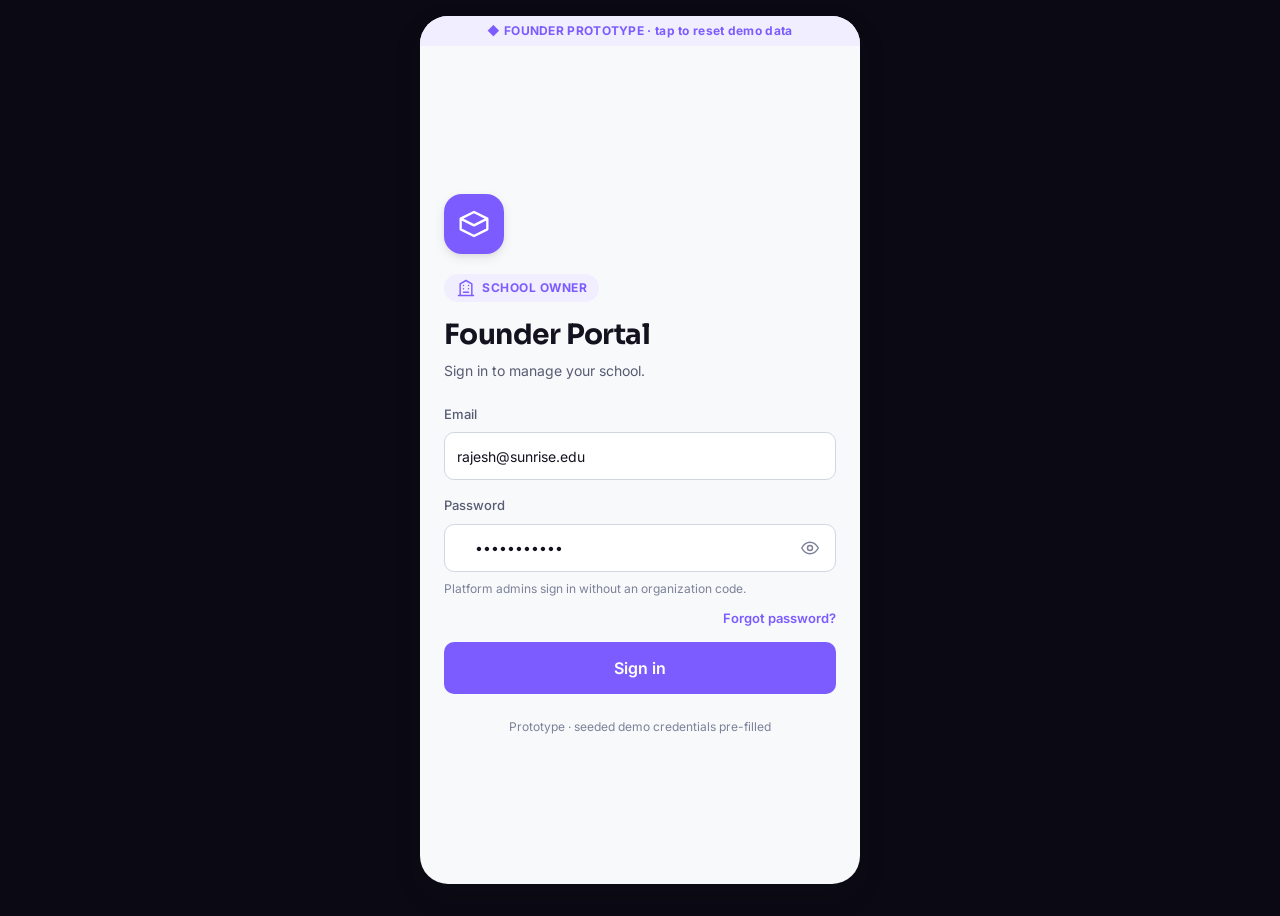
==== commit 123ea8b0: "EDU-001: give each onboarded Founder a fresh, isolated school instead of seeded data FounderDB store" ====
--- a/founder/index.html
+++ b/founder/index.html
@@ -813,76 +813,132 @@
       <button class="btn btn-secondary btn-full" onclick="App.go('invoice',{sub:true,id:'${r.invoiceId||''}'})">${icon('chevronL')} Back to invoice</button>
     `;
   },
+  /* Reports — the BUY centerpiece. Form follows data. Real only. */
   Reports(el){
     this._backTo='dashboard';
-    const sk=`${'<div class="card mb-3"><div class="sk sk-line" style="width:40%"></div><div class="sk sk-line" style="width:70%"></div></div>'.repeat(4)}`;
+    const sk=`${'<div class="card mb-3"><div class="sk sk-line" style="width:40%"></div><div class="sk sk-line" style="width:70%;margin-top:8px"></div></div>'.repeat(4)}`;
     this.withLoading(el,sk,()=>{
       const fs=this.F.feeSummary();
-      if(fs.count===0) return `<div class="state"><div class="state-ill">${icon('chart')}</div><div class="state-title">No data to report yet</div><div class="state-msg">Reports appear here as your school records data. We only show reports backed by real data — never filler.</div></div>`;
+      const hasAtt=this.F.attendanceSummaryBySection().length>0;
+      const hasFunnel=typeof StaffDB!=='undefined'&&StaffDB.leads().length>0;
+      const hasHierarchy=this.F.staffHierarchy().length>0;
+      if(fs.count===0&&!hasAtt&&!hasFunnel){
+        return `<div class="state"><div class="state-ill">${icon('chart')}</div>
+          <div class="state-title">No data to report yet</div>
+          <div class="state-msg">Reports appear here as your school records data — never filler.</div></div>`;
+      }
       const reports=[
-        {id:'collection-trend',ic:'trend',name:'Fee collection over time',desc:'Monthly collection · line trend',form:'Chart'},
-        {id:'by-type',ic:'wallet',name:'Collection by item type',desc:'Tuition vs add-ons · comparison',form:'Comparison'},
-        {id:'defaulters',ic:'alert',name:'Outstanding & defaulters',desc:'Who owes what · table',form:'Table'},
-        {id:'fee-status',ic:'chart',name:'Fee status breakdown',desc:'Paid / partial / unpaid · donut',form:'Chart'},
-        {id:'attendance',ic:'check',name:'Attendance overview',desc:'Section-wise · comparison',form:'Comparison'},
-      ];
-      return `<p class="t-caption mb-4">${icon('sparkle')} Show, don't tell · presentation-grade · export-ready · real data only</p>
+        fs.collected>0 ? {id:'collection-trend',ic:'trend',name:'Fee collection over time',desc:'Monthly trend · bar chart',badge:'Fees'} : null,
+        fs.collected>0 ? {id:'by-type',ic:'wallet',name:'Collection by item type',desc:'Tuition vs add-ons · horizontal bars',badge:'Fees'} : null,
+        fs.count>0    ? {id:'fee-status',ic:'chart',name:'Fee status breakdown',desc:`${fs.paid} paid · ${fs.partial} partial · ${fs.unpaid} unpaid`,badge:'Fees'} : null,
+        fs.count>0    ? {id:'defaulters',ic:'alert',name:'Outstanding & defaulters',desc:'Who owes what · tap to view student',badge:'Fees'} : null,
+        hasAtt        ? {id:'attendance',ic:'check',name:'Attendance by section',desc:'Real marks from Staff app · section summary',badge:'Attendance'} : null,
+        hasFunnel     ? {id:'funnel',ic:'trend',name:'Admissions funnel',desc:'Lead → Contacted → Applied → Admitted',badge:'Admissions'} : null,
+        hasHierarchy  ? {id:'hierarchy',ic:'users',name:'Staff hierarchy',desc:`${this.F.staffHierarchy().length} staff`,badge:'Staff'} : null,
+      ].filter(Boolean);
+      return `<p class="t-caption mb-4">${icon('sparkle')} Presentation-grade · real data only · ${reports.length} reports</p>
         <div class="card card-pad-0"><div class="list">
         ${reports.map(r=>`<div class="row" onclick="App.openReport('${r.id}')">
           <div class="avatar avatar-sq" style="background:var(--brand-subtle);color:var(--brand)">${icon(r.ic)}</div>
           <div class="row-main"><div class="row-title">${r.name}</div><div class="row-sub">${r.desc}</div></div>
-          <div class="row-trail"><span class="chip chip-neutral">${r.form}</span></div>
+          <div class="row-trail"><span class="chip chip-neutral" style="font-size:10px">${r.badge}</span></div>
           <span class="row-chev">${icon('chevronR')}</span>
         </div>`).join('')}
-        </div></div>
-        <p class="t-caption text-center mt-4">Each report renders in the form that fits its data — never forced into a graph.</p>`;
+        </div></div>`;
     });
   },
   openReport(id){ this.go('report',{sub:true,id,title:'Report',_back:'reports'}); },
   ReportView(el){
     this._backTo='reports';
     const id=this.ctx.id;
-    const titles={'collection-trend':'Fee collection over time','by-type':'Collection by item type','defaulters':'Outstanding & defaulters','fee-status':'Fee status breakdown','attendance':'Attendance overview'};
-    this.ctx.title=titles[id]||'Report'; this.ctx.subtitle='Sunrise Public School';
-    this.ctx.action=`<button class="appbar-btn" onclick="App.notImplemented('Export')" aria-label="Export">${icon('chart')}</button>`;
+    const titles={'collection-trend':'Fee collection over time','by-type':'Collection by item type',
+      'defaulters':'Outstanding & defaulters','fee-status':'Fee status breakdown',
+      'attendance':'Attendance by section','funnel':'Admissions funnel','hierarchy':'Staff hierarchy'};
+    this.ctx.title=titles[id]||'Report';
+    this.ctx.subtitle=this.F.settings().schoolName||'School';
     document.querySelector('.appbar')?.remove(); document.getElementById('app').insertAdjacentHTML('afterbegin',this.AppBar());
-    const sk=`<div class="sk" style="height:220px;border-radius:14px"></div>`;
+    const sk=`<div class="sk" style="height:200px;border-radius:14px;margin-bottom:16px"></div><div class="sk" style="height:120px;border-radius:14px"></div>`;
     this.withLoading(el,sk,()=>{
       let body='';
       if(id==='collection-trend'){
-        const trend=this.F.collectionTrend(); const max=Math.max(1,...trend.map(t=>t.amount));
-        body=`<div class="card mb-4"><div class="sec-title mb-4">Monthly collection</div>
-          <div class="chart-bars" style="height:160px">${trend.map(t=>`<div class="bar-col"><div class="bar-val">${t.amount?fmt.moneyShort(t.amount).replace('₹',''):''}</div><div class="bar pos" style="height:${(t.amount/max)*100}%"></div><div class="bar-label">${t.label}</div></div>`).join('')}</div></div>
-          <div class="card"><div class="dl">${trend.filter(t=>t.amount).map(t=>`<div class="dl-row"><span class="dl-key">${t.label}</span><span class="dl-val t-data">${fmt.money(t.amount)}</span></div>`).join('')}</div></div>`;
+        const trend=this.F.collectionTrend(); const nonZero=trend.filter(t=>t.amount>0);
+        if(!nonZero.length) return this._reportEmpty('No payments recorded yet.');
+        const max=Math.max(1,...trend.map(t=>t.amount));
+        const grand=trend.reduce((s,t)=>s+t.amount,0);
+        body=`<div class="card card-raised mb-4">
+          <div class="flex between items-center mb-4"><div class="sec-title">Monthly collection</div><div class="t-data" style="font-weight:700;color:var(--viz-positive)">${fmt.moneyShort(grand)} total</div></div>
+          <div class="chart-bars" style="height:160px">${trend.map(t=>`<div class="bar-col"><div class="bar-val">${t.amount?fmt.moneyShort(t.amount).replace('₹',''):''}</div><div class="bar pos" style="height:${Math.max(2,(t.amount/max)*100)}%"></div><div class="bar-label">${t.label}</div></div>`).join('')}</div></div>
+          <div class="card card-pad-0"><div class="list">${nonZero.map(t=>`<div class="row" style="cursor:default"><div class="row-main"><div class="row-title">${t.label}</div></div><div class="t-data" style="font-weight:700">${fmt.money(t.amount)}</div></div>`).join('')}
+          <div class="row" style="cursor:default;background:var(--surface-sunken)"><div class="flex-1 row-title" style="font-weight:700">Grand total</div><div class="t-data" style="font-weight:800;color:var(--brand)">${fmt.money(grand)}</div></div>
+          </div></div>`;
       } else if(id==='by-type'){
-        const byType=this.F.collectionByType(); const max=Math.max(...byType.map(t=>t.amount));
-        body=`<div class="card"><div class="sec-title mb-1">Tuition vs add-ons</div><p class="t-caption mb-4">The flexible-ledger value: revenue beyond school fees.</p>
-          ${byType.map((t,i)=>`<div class="mb-3"><div class="flex between mb-1"><span class="t-label">${t.type}</span><span class="t-data" style="font-weight:700">${fmt.money(t.amount)}</span></div>
-          <div style="height:10px;background:var(--surface-sunken);border-radius:99px;overflow:hidden"><div style="width:${(t.amount/max)*100}%;height:100%;background:var(--viz-${(i%8)+1});border-radius:99px"></div></div></div>`).join('')}</div>`;
+        const byType=this.F.collectionByType();
+        if(!byType.length) return this._reportEmpty('No payment type data available.');
+        const max=Math.max(1,...byType.map(t=>t.amount)); const total=byType.reduce((s,t)=>s+t.amount,0);
+        const colors=['var(--brand)','var(--info)','var(--success)','var(--warning)','var(--danger)'];
+        body=`<div class="card mb-4"><div class="sec-title mb-1">Tuition vs add-ons</div><p class="t-caption mb-4">Every chargeable item, tracked.</p>
+          ${byType.map((t,i)=>`<div class="mb-4"><div class="flex between mb-1"><span class="t-label" style="font-weight:600">${t.type}</span><span class="t-data" style="font-weight:700">${fmt.money(t.amount)} <span class="t-caption">${Math.round(t.amount/total*100)}%</span></span></div>
+          <div style="height:10px;background:var(--surface-sunken);border-radius:99px;overflow:hidden"><div style="width:${(t.amount/max)*100}%;height:100%;background:${colors[i%5]};border-radius:99px"></div></div></div>`).join('')}
+          <div class="dl-row" style="border-top:1px solid var(--border-subtle);padding-top:12px"><span class="dl-key" style="font-weight:700">Total</span><span class="dl-val t-data" style="color:var(--viz-positive)">${fmt.money(total)}</span></div></div>`;
+      } else if(id==='fee-status'){
+        const fs=this.F.feeSummary();
+        if(!fs.count) return this._reportEmpty('No invoices generated yet.');
+        const bars=[{label:'Paid',count:fs.paid,pct:Math.round(fs.paid/fs.count*100),color:'var(--viz-positive)'},{label:'Partial',count:fs.partial,pct:Math.round(fs.partial/fs.count*100),color:'var(--viz-warning)'},{label:'Unpaid',count:fs.unpaid,pct:Math.round(fs.unpaid/fs.count*100),color:'var(--viz-negative)'}].filter(b=>b.count>0);
+        body=`<div class="card card-raised mb-4"><div class="sec-title mb-4">Fee status</div>
+          ${bars.map(b=>`<div class="mb-4"><div class="flex between mb-1"><div class="flex items-center gap-2"><div style="width:10px;height:10px;border-radius:50%;background:${b.color}"></div><span class="t-label" style="font-weight:600">${b.label}</span></div><span class="t-data" style="font-weight:700">${b.count} (${b.pct}%)</span></div>
+          <div style="height:12px;background:var(--surface-sunken);border-radius:99px;overflow:hidden"><div style="width:${b.pct}%;height:100%;background:${b.color};border-radius:99px"></div></div></div>`).join('')}</div>
+          <div class="card"><div class="dl"><div class="dl-row"><span class="dl-key">Total billed</span><span class="dl-val t-data">${fmt.money(fs.billed)}</span></div>
+          <div class="dl-row"><span class="dl-key">Collected</span><span class="dl-val t-data" style="color:var(--viz-positive)">${fmt.money(fs.collected)}</span></div>
+          <div class="dl-row"><span class="dl-key">Outstanding</span><span class="dl-val t-data" style="color:var(--viz-negative)">${fmt.money(fs.outstanding)}</span></div></div></div>`;
       } else if(id==='defaulters'){
         const d=this.F.defaulters();
-        body=`<div class="card card-pad-0"><div class="card-head"><h3>Outstanding by student</h3><span class="chip chip-danger">${d.length}</span></div>
-          <div class="list">${d.map(x=>`<div class="row" onclick="App.openStudent('${x.studentId}')"><div class="avatar" style="background:${avatarColor(x.studentName)}">${initials(x.studentName)}</div>
+        if(!d.length) return `<div class="state" style="min-height:40vh"><div class="state-ill" style="color:var(--viz-positive)">${icon('checkCircle')}</div><div class="state-title">All paid up</div><div class="state-msg">No outstanding fees.</div></div>`;
+        body=`<div class="card card-raised mb-3 flex between items-center"><div><div class="t-h3">${d.length} students</div><div class="row-sub">with outstanding</div></div><div class="t-data" style="font-weight:800;color:var(--viz-negative)">${fmt.money(d.reduce((s,x)=>s+x.due,0))}</div></div>
+          <div class="card card-pad-0 mb-4"><div class="list">${d.map(x=>`<div class="row" onclick="App.openStudent('${x.studentId}')"><div class="avatar" style="background:${avatarColor(x.studentName)}">${initials(x.studentName)}</div>
           <div class="row-main"><div class="row-title">${x.studentName}</div><div class="row-sub">${x.section} · ${x.status}</div></div>
-          <div class="row-trail"><span class="t-data" style="font-weight:700;color:var(--viz-negative)">${fmt.money(x.due)}</span></div></div>`).join('')}</div></div>`;
-      } else if(id==='fee-status'){
-        const fs=this.F.feeSummary();
-        body=this.feeStatusCard(fs)+`<div class="card"><div class="dl">
-          <div class="dl-row"><span class="dl-key">Total billed</span><span class="dl-val t-data">${fmt.money(fs.billed)}</span></div>
-          <div class="dl-row"><span class="dl-key">Collected</span><span class="dl-val t-data" style="color:var(--viz-positive)">${fmt.money(fs.collected)}</span></div>
-          <div class="dl-row"><span class="dl-key">Outstanding</span><span class="dl-val t-data" style="color:var(--viz-negative)">${fmt.money(fs.outstanding)}</span></div></div></div>`;
+          <div class="row-trail"><span class="t-data" style="font-weight:700;color:var(--viz-negative)">${fmt.money(x.due)}</span></div><span class="row-chev">${icon('chevronR')}</span></div>`).join('')}</div></div>`;
       } else if(id==='attendance'){
-        const secs={};
-        this.F.students().forEach(s=>{ secs[s.section]=(secs[s.section]||0)+1; });
-        const rows=Object.entries(secs).map(([sec,n])=>({sec,n,pct:85+(sec.charCodeAt(0)%13)}));
-        const max=100;
-        body=`<div class="card"><div class="sec-title mb-4">Attendance by section</div>
-          ${rows.map(r=>`<div class="mb-3"><div class="flex between mb-1"><span class="t-label">${r.sec} <span class="t-caption">(${r.n})</span></span><span class="t-data" style="font-weight:700">${r.pct}%</span></div>
-          <div style="height:8px;background:var(--surface-sunken);border-radius:99px;overflow:hidden"><div style="width:${r.pct}%;height:100%;background:${r.pct>=90?'var(--viz-positive)':r.pct>=80?'var(--viz-warning)':'var(--viz-negative)'};border-radius:99px"></div></div></div>`).join('')}</div>`;
+        const sections=this.F.attendanceSummaryBySection();
+        if(!sections.length) return this._reportEmpty('No attendance marked yet. Teachers mark it in the Staff app using P/A/Late/Half-day/Excused — it appears here in real time.');
+        body=`<div class="sec-head mb-2"><div class="sec-title">By section</div><span class="t-caption">${sections.length} section(s)</span></div>
+          <div class="card mb-4">${sections.map(s=>{
+            const pct=s.percentage; const col=pct>=80?'var(--viz-positive)':pct>=60?'var(--viz-warning)':'var(--viz-negative)';
+            return `<div class="mb-4"><div class="flex between mb-1"><span class="t-label" style="font-weight:600">Section ${s.section}</span><span class="t-data" style="font-weight:700;color:${col}">${pct}%</span></div>
+            <div style="height:10px;background:var(--surface-sunken);border-radius:99px;overflow:hidden;margin-bottom:4px"><div style="width:${pct}%;height:100%;background:${col};border-radius:99px"></div></div>
+            <div class="flex gap-3" style="font-size:11px;color:var(--text-secondary)">
+              <span style="color:var(--viz-positive)">✓ ${s.present_count}</span>
+              ${s.absent_count>0?`<span style="color:var(--viz-negative)">✗ ${s.absent_count}</span>`:''}
+              ${s.late_count>0?`<span style="color:var(--viz-warning)">⏱ ${s.late_count}</span>`:''}
+              <span>${s.total_count} marked</span>
+            </div></div>`;
+          }).join('')}</div>
+          <div class="dashed-card">${icon('shield')} <span class="t-caption">Real cross-app data — marked by teachers in the Staff app.</span></div>`;
+      } else if(id==='funnel'){
+        const funnel=this.F.funnelSummary(); const total=funnel.reduce((s,f)=>s+f.count,0);
+        if(!total) return this._reportEmpty('No admissions leads yet.');
+        const max=Math.max(1,...funnel.map(f=>f.count)); const admitted=funnel.find(f=>f.status==='Admitted');
+        body=`<div class="card card-raised mb-4 flex between items-center"><div><div class="t-h3">${total} leads</div><div class="row-sub">conversion: ${total>0&&admitted?Math.round(admitted.count/total*100):0}%</div></div><div class="t-data" style="font-weight:800;color:var(--viz-positive)">${admitted?.count||0} admitted</div></div>
+          <div class="card mb-4"><div class="sec-title mb-4">Pipeline</div>
+          ${funnel.map(f=>`<div class="mb-4"><div class="flex between mb-1"><span class="t-label" style="font-weight:600">${f.status}</span><span class="t-data" style="font-weight:700">${f.count}</span></div>
+          <div style="height:10px;background:var(--surface-sunken);border-radius:99px;overflow:hidden"><div style="width:${Math.max(2,(f.count/max)*100)}%;height:100%;background:var(--brand);border-radius:99px"></div></div></div>`).join('')}</div>`;
+      } else if(id==='hierarchy'){
+        const hier=this.F.staffHierarchy();
+        if(!hier.length) return this._reportEmpty('No staff added yet.');
+        const dots=['var(--brand)','var(--info)','var(--success)','var(--text-tertiary)'];
+        body=`<div class="card card-pad-0 mb-4"><div class="list">${hier.map(u=>`
+          <div class="row" style="cursor:default;padding-left:${16+u.hierarchy_level*20}px">
+            <div class="avatar" style="width:36px;height:36px;font-size:12px;background:${avatarColor(u.full_name)}">${initials(u.full_name)}</div>
+            <div class="row-main"><div class="row-title" style="font-size:14px">${u.full_name}${u.hierarchy_level===0?' <span class="chip chip-brand" style="font-size:10px">Top level</span>':''}</div>
+            <div class="row-sub">${u.designation}${u.hierarchy_level>0?' · L'+u.hierarchy_level:''}</div></div>
+            <div style="width:8px;height:8px;border-radius:50%;background:${dots[Math.min(u.hierarchy_level,3)]};flex-shrink:0"></div>
+          </div>`).join('')}</div></div>
+          <div class="dashed-card">${icon('shield')} <span class="t-caption">Hierarchy from reporting lines — set when staff are added.</span></div>`;
       }
-      return body+`<button class="btn btn-secondary btn-full mt-4" onclick="App.notImplemented('Export')">${icon('chart')} Export as PDF</button>`;
+      return body+`<button class="btn btn-secondary btn-full mt-4" onclick="App.go('reports')">${icon('chevronL')} Back to reports</button>`;
     });
   },
+  _reportEmpty(msg){ return `<div class="state" style="min-height:40vh"><div class="state-ill">${icon('chart')}</div><div class="state-title">No data yet</div><div class="state-msg">${msg}</div></div>`; },
+
 
   /* MORE — hub for Staff, Setup, Settings */
   More(el){
@@ -1139,12 +1195,13 @@
     const structs=this.F.feeStructures().filter(s=>s.is_active).length;
     const depts=this.F.activeDepartments().length;
     const branches=this.F.branches().filter(b=>b.is_active).length;
+    const mainBranch=this.F.branches().find(b=>b.is_active)||this.F.branches()[0];
     el.innerHTML=`
       <div class="sec-head"><div class="sec-title">School profile</div></div>
       <div class="card card-pad-0 mb-4"><div class="list">
         ${this.setupRow('building2','School name',set.schoolName)}
-        ${this.setupRow('mapPin','Branch','Main Campus · BR-MAIN')}
-        ${this.setupRow('calendar','Academic session','2026-27')}
+        ${this.setupRow('mapPin','Branch',mainBranch?`${mainBranch.branch_name} · ${mainBranch.branch_code}`:'—')}
+        ${this.setupRow('calendar','Academic session',set.sessionLabel||'—')}
       </div></div>
 
       <div class="sec-head"><div class="sec-title">Organisation structure</div></div>
@@ -1553,7 +1610,7 @@
             <div class="t-h2">${s.structure_name}</div>
             <span class="chip ${s.is_active?'chip-success':'chip-neutral'}">${s.is_active?'Active':'Inactive'}</span>
           </div>
-          <div class="row-sub mb-2">Session 2026-27 · Main Campus</div>
+          <div class="row-sub mb-2">Session ${this.F.settings().sessionLabel||'—'} · ${(this.F.branches()[0]||{}).branch_name||'—'}</div>
           ${s.class_level_public_id?`<div class="row-sub">Class level: ${s.class_level_public_id}</div>`:'<div class="row-sub">Applies to all class levels</div>'}
         </div>
 
--- a/shared/styles.css
+++ b/shared/styles.css
@@ -25,6 +25,13 @@
   body{background:#0B0A14;padding:0;}
   .viewport{max-height:920px;height:calc(100% - 32px);margin:16px auto;border-radius:28px;box-shadow:var(--shadow-3);}
 }
+/* #app is the SPA mount point (App.render() writes Shell() into it) and must
+   pass the flex column through from .viewport to .appbar/.content/.tabbar —
+   without this, #app is a plain block box that grows to its content's full
+   height, so .content's flex:1/overflow-y:auto never engages and anything
+   past one screen's height gets clipped by .viewport's overflow:hidden with
+   no way to scroll to it. */
+#app{flex:1;min-height:0;display:flex;flex-direction:column;overflow:hidden;}
 
 /* ============================================================================
    TYPOGRAPHY UTILITIES
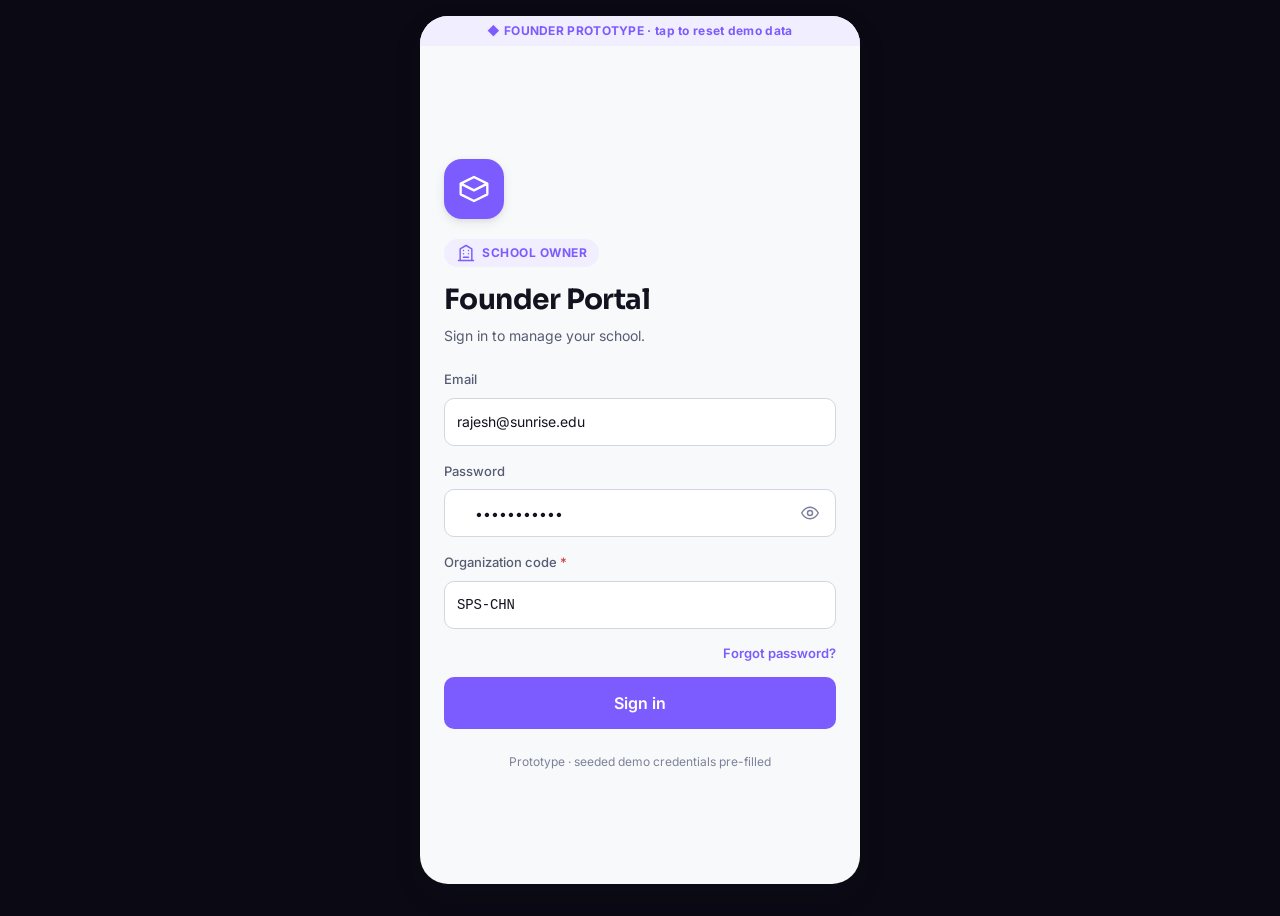
==== commit 8f7dffdc: "EDU-002: add Organization Code to login (optional for Admin, mandatory for Founder/Staff) Login only" ====
--- a/founder/index.html
+++ b/founder/index.html
@@ -47,9 +47,10 @@
       subtitle:'Sign in to manage your school.',
       badge:'School Owner',
       badgeIcon:'building',
-      orgCodeVisible:false,
+      orgCodeRequired:true,
       demoIdentifier:'rajesh@sunrise.edu',
       demoPassword:'Founder@123',
+      demoOrgCode:'SPS-CHN',
       onSuccess:(user)=>{ this.render(); UI.toast('Welcome back, '+user.name.split(' ')[0]); }
     });
   },
